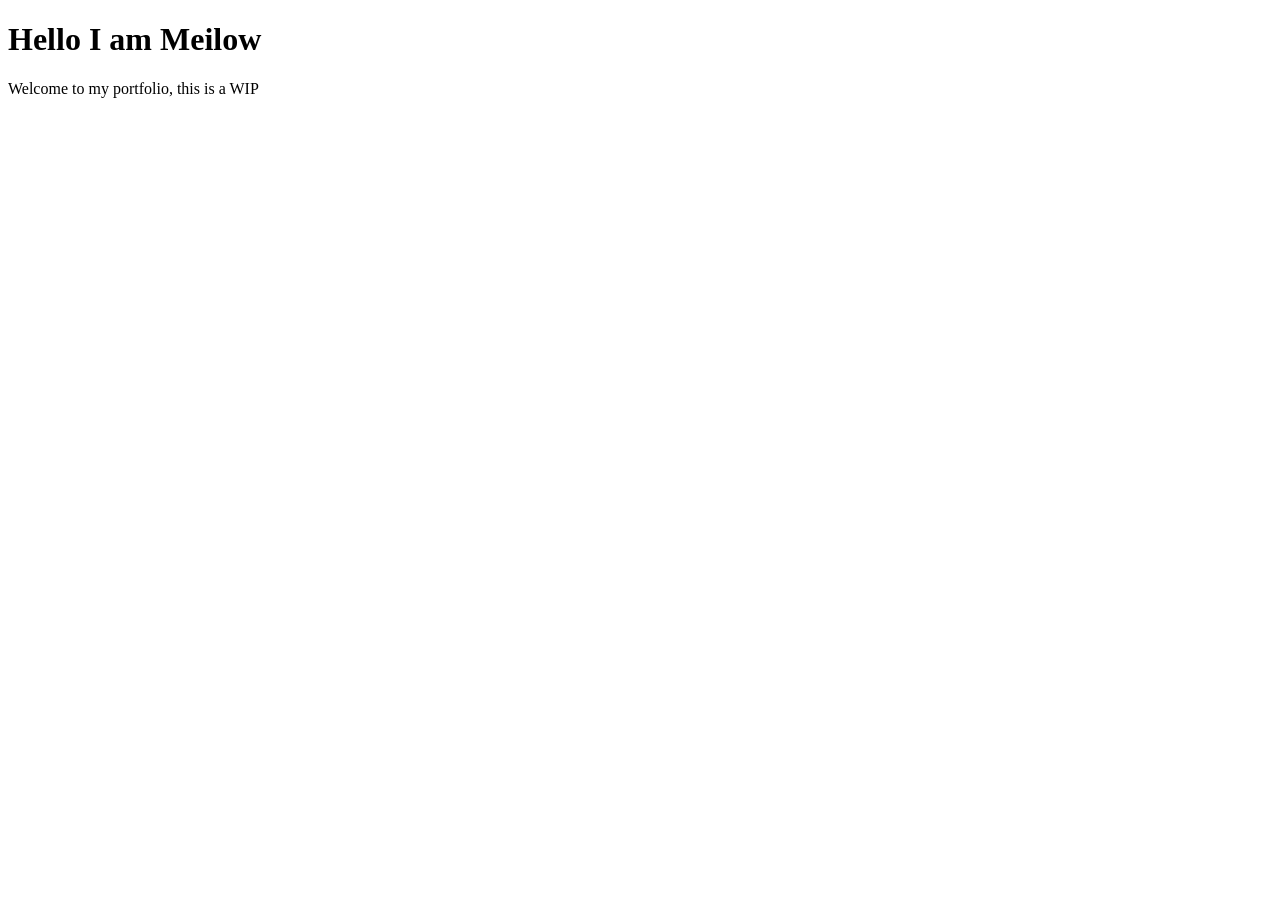
==== index.html @ d1adcdb5 "First commit" ====
<!DOCTYPE html>
<html lang="de">
<head>
    <meta charset="UTF-8">
    <meta name="viewport" content="width=device-width, initial-scale=1.0">
    <title>Mein Portfolio</title>
    <link rel="stylesheet" href="style.css">
</head>
<body>
    <h1>Hello I am Meilow</h1>
    <p>Welcome to my portfolio, this is a WIP</p>
</body>
</html>
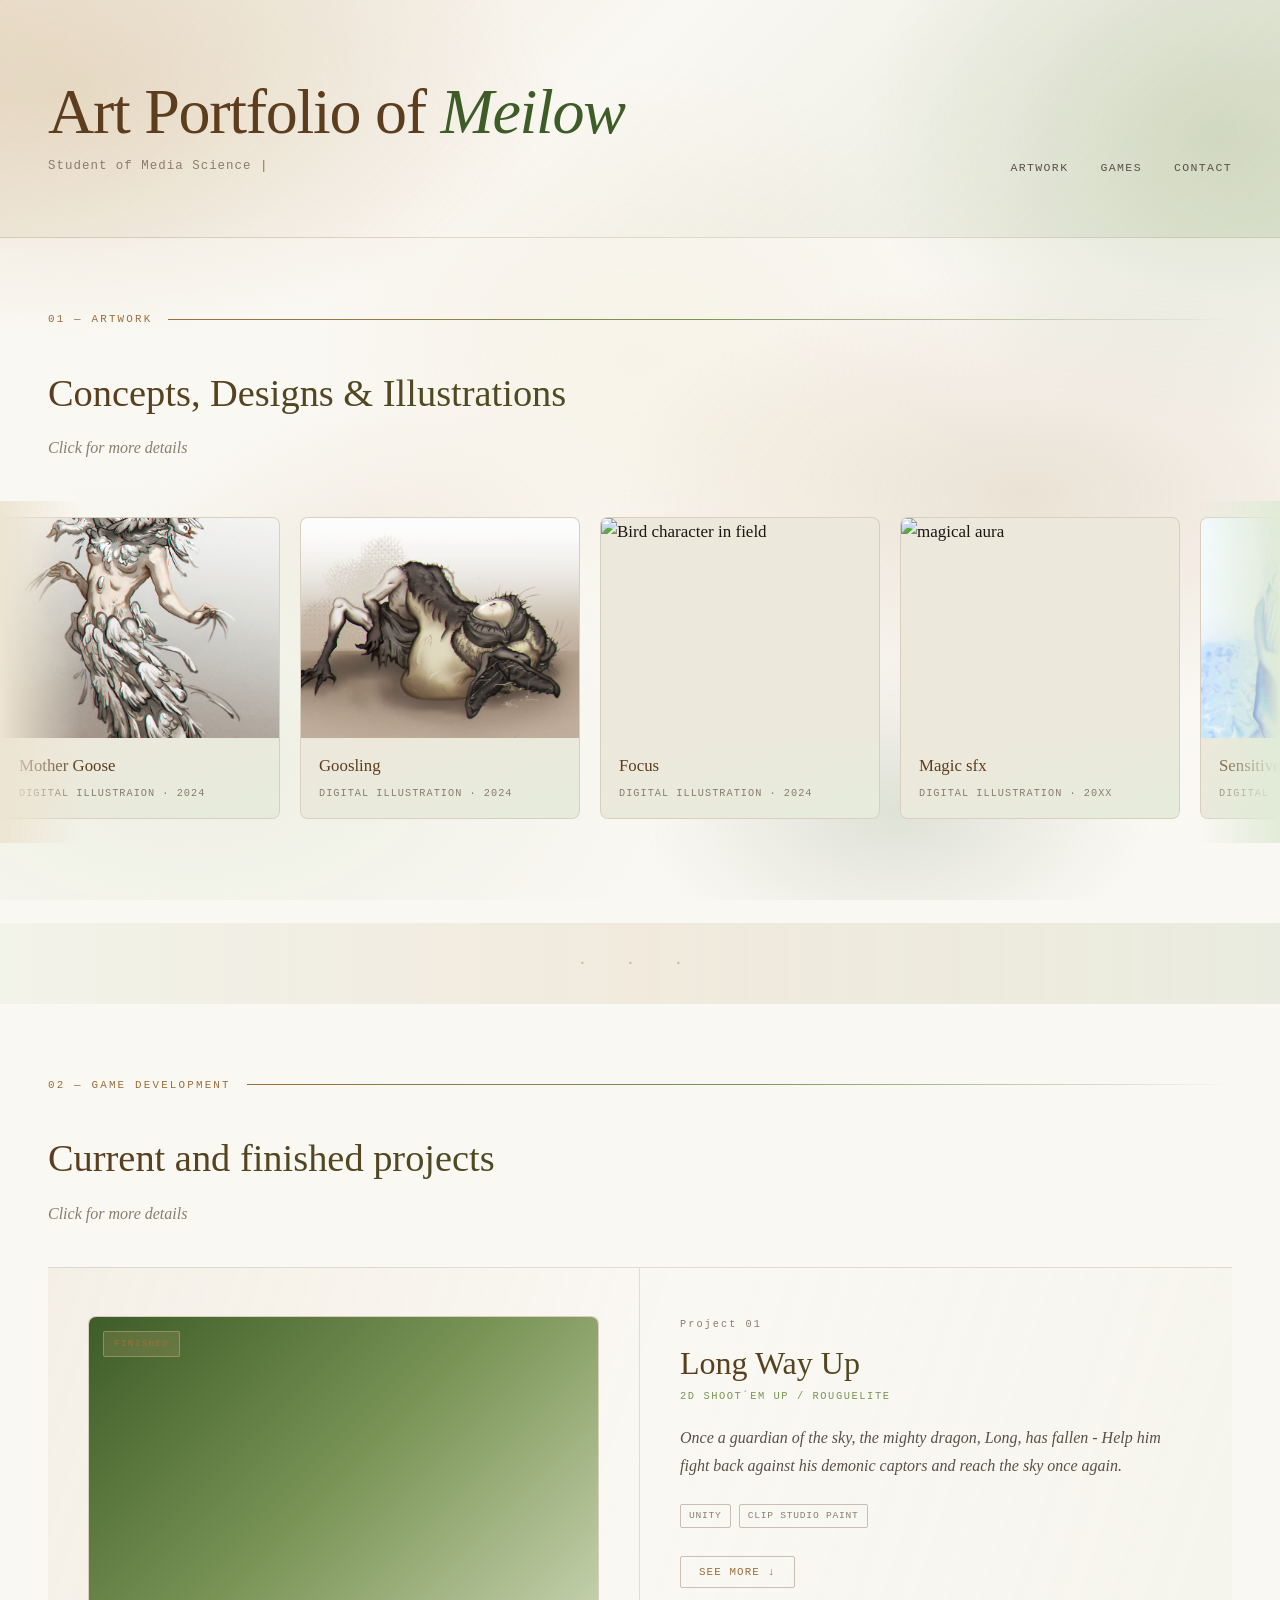
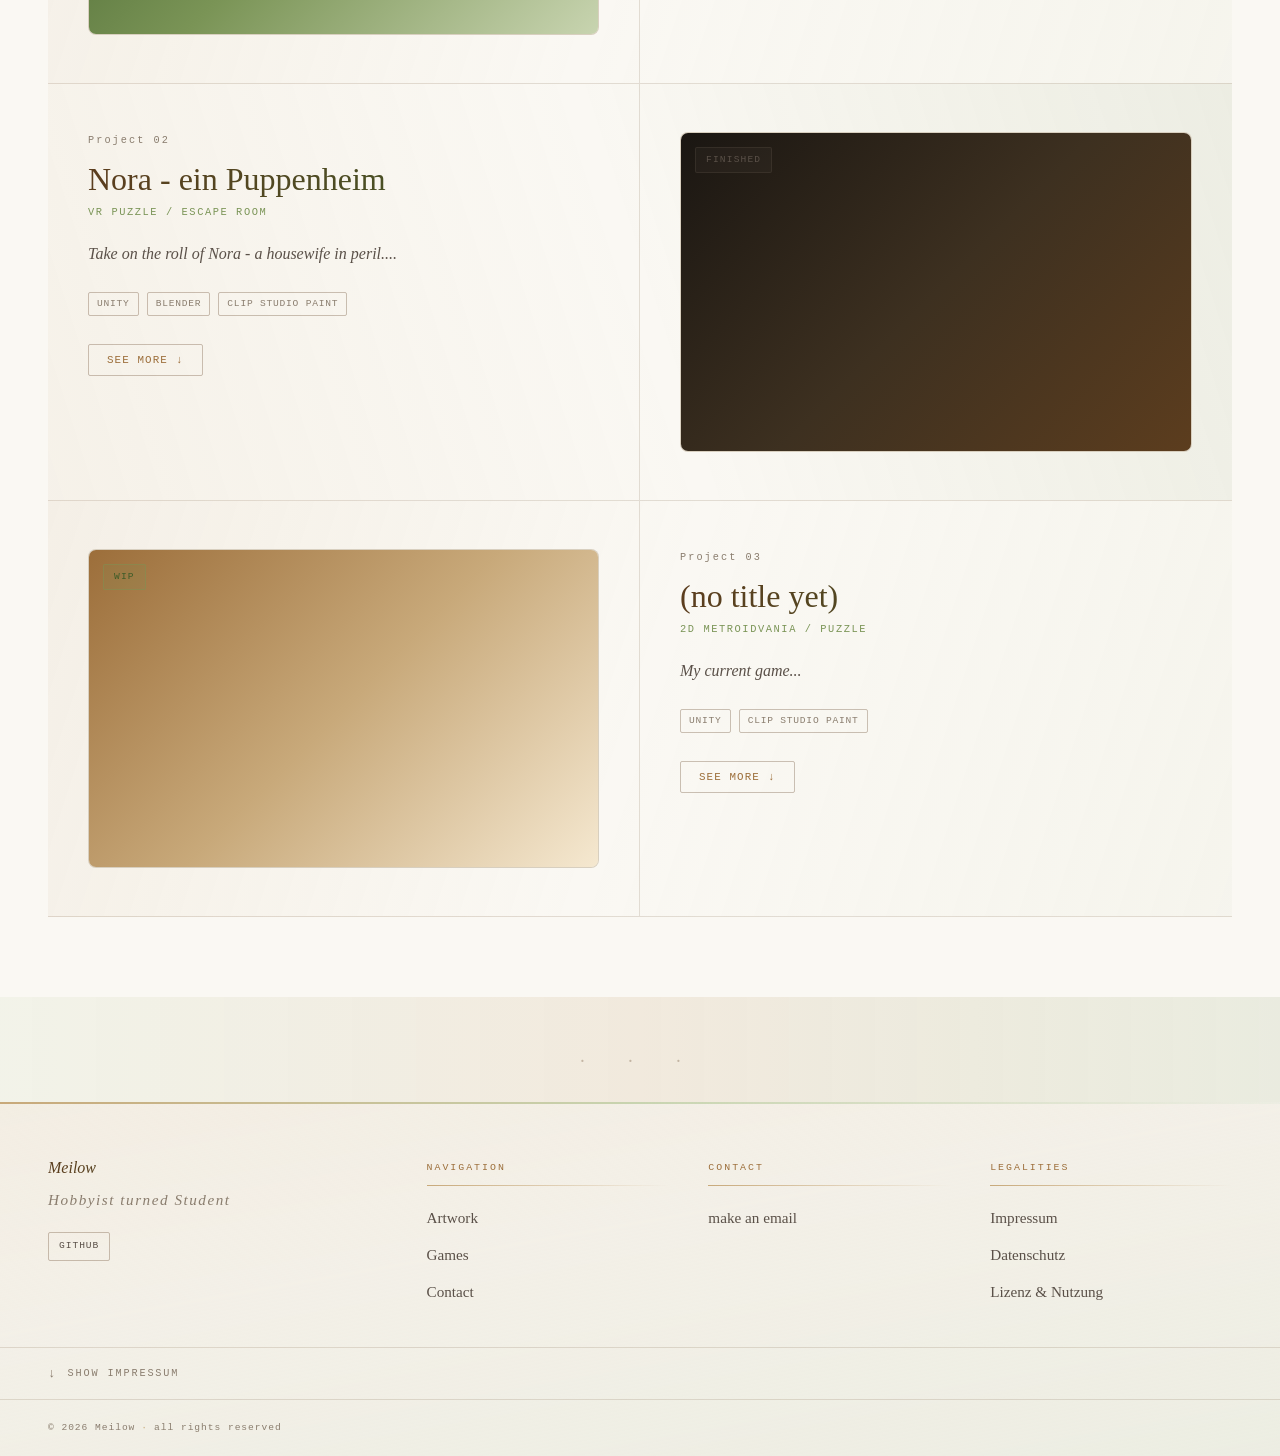
==== commit 169db9f1: "new layout" ====
--- a/index.html
+++ b/index.html
@@ -3,11 +3,626 @@
 <head>
     <meta charset="UTF-8">
     <meta name="viewport" content="width=device-width, initial-scale=1.0">
-    <title>Mein Portfolio</title>
+    <title>Portfolio</title>
     <link rel="stylesheet" href="style.css">
 </head>
-<body>
-    <h1>Hello I am Meilow</h1>
-    <p>Welcome to my portfolio, this is a WIP</p>
+<header>
+  <div class="header-inner">
+    <div class="logo-block">
+      <h1>Art Portfolio of <em> Meilow</em></h1>
+      <div class="typewriter-tagline" id="tagline"></div>
+    </div>
+    <nav>
+      <a href="#gallery">Artwork</a>
+      <a href="#games">Games</a>
+      <a href="#contact">Contact</a>
+    </nav>
+  </div>
+</header>
+
+<main>
+
+<!-- ══════════════════════════════════════
+     ART GALLERY
+═══════════════════════════════════════ -->
+<section id="gallery">
+  <div class="section-wrap">
+    <div class="section-label reveal"><span>01 — Artwork</span></div>
+    <h2 class="section-title reveal">Concepts, Designs & Illustrations</h2>
+    <p class="section-subtitle reveal">Click for more details</p>
+  </div>
+
+  <div class="gallery-scroll-wrapper reveal">
+    <div class="gallery-track" id="galleryTrack">
+
+      <!-- CARD 1 -->
+      <article class="art-card" data-id="1"
+        data-title="Mother Goose"
+        data-medium="Digital Illustration"
+        data-year="2024"
+        data-tags="character, concept"
+        data-description="Mock-up design for a Dark Souls inspired boss">
+        <div class="art-card-img-wrap">
+           <img src="images/MotherGoose.jpg" alt="Woman with deformed goose body parts">
+        </div>
+        <div class="art-card-meta">
+          <div class="art-card-title">Mother Goose</div>
+          <div class="art-card-medium">Digital illustraion · 2024</div>
+        </div>
+        <div class="art-card-zoom-hint">⊕</div>
+      </article>
+
+      <!-- CARD 2 -->
+      <article class="art-card" data-id="2"
+        data-title="Goosling"
+        data-medium="Digital illustration"
+        data-year="2024"
+        data-tags="character art, concept"
+        data-description="Mock-up mob enemy design">
+        <div class="art-card-img-wrap">
+          <img src="images/goosling.png" alt="Deformed goose-human hybrid">
+        </div>
+        <div class="art-card-meta">
+          <div class="art-card-title">Goosling</div>
+          <div class="art-card-medium">Digital illustration · 2024</div>
+        </div>
+        <div class="art-card-zoom-hint">⊕</div>
+      </article>
+
+      <!-- CARD 3 -->
+      <article class="art-card" data-id="3"
+        data-title="Focus"
+        data-medium="Digital illustration"
+        data-year="2024"
+        data-tags="digital art, character art, concept"
+        data-description="Illustration based on a Twin Apex song. Memories are beautiful, but sometimes they only are if you forget the bad details.">
+        <div class="art-card-img-wrap">
+          <img src="images/Focus.png" alt="Bird character in field">
+        </div>
+        <div class="art-card-meta">
+          <div class="art-card-title">Focus</div>
+          <div class="art-card-medium">Digital illustration · 2024</div>
+        </div>
+        <div class="art-card-zoom-hint">⊕</div>
+      </article>
+
+      <!-- CARD 4 -->
+      <article class="art-card" data-id="4"
+        data-title="Magic sfx"
+        data-medium="Digital illustration"
+        data-year="2025"
+        data-tags="digital art,concept"
+        data-description="Concept for magic sfx design">
+        <div class="art-card-img-wrap">
+           <img src="images/magic.png" alt="magical aura">
+        </div>
+        <div class="art-card-meta">
+          <div class="art-card-title">Magic sfx</div>
+          <div class="art-card-medium">digital illustration · 20xx</div>
+        </div>
+        <div class="art-card-zoom-hint">⊕</div>
+      </article>
+
+      <!-- CARD 5 -->
+      <article class="art-card" data-id="5"
+        data-title="Sensitive Skin"
+        data-medium="Digital illustration"
+        data-year="2025"
+        data-tags="digital art, character art"
+        data-description="Personal Piece">
+        <div class="art-card-img-wrap">
+           <img src="images/SensitiveSkin.png" alt="transparent girl sitting in water, bones showing">
+        </div>
+        <div class="art-card-meta">
+          <div class="art-card-title">Sensitive Skin</div>
+          <div class="art-card-medium">Digital illustration · 2025</div>
+        </div>
+        <div class="art-card-zoom-hint">⊕</div>
+      </article>
+
+      <!-- CARD 6 -->
+      <article class="art-card" data-id="6"
+        data-title="wip"
+        data-medium="Digital illustration"
+        data-year="20xx"
+        data-tags="digital art, character art, concept"
+        data-description="wip">
+        <div class="art-card-img-wrap">
+          <div class="art-placeholder"></div>
+        </div>
+        <div class="art-card-meta">
+          <div class="art-card-title">wip</div>
+          <div class="art-card-medium">digital illustration · 20xx</div>
+        </div>
+        <div class="art-card-zoom-hint">⊕</div>
+      </article>
+
+      <!-- CARD 7 -->
+      <article class="art-card" data-id="7"
+        data-title="wip"
+        data-medium="Digital illustration"
+        data-year="20xx"
+        data-tags="digital art, character art, concept"
+        data-description="wip">
+        <div class="art-card-img-wrap">
+          <div class="art-placeholder"></div>
+        </div>
+        <div class="art-card-meta">
+          <div class="art-card-title">wip</div>
+          <div class="art-card-medium">digital illustration · 20xx</div>
+        </div>
+        <div class="art-card-zoom-hint">⊕</div>
+      </article>
+
+    </div>
+  </div>
+</section>
+
+<div class="ornament-divider reveal" aria-hidden="true">· · ·</div>
+
+<!-- ══════════════════════════════════════
+     GAMES SECTION
+═══════════════════════════════════════ -->
+<section id="games">
+  <div class="section-wrap">
+    <div class="section-label reveal"><span>02 — Game Development</span></div>
+    <h2 class="section-title reveal">Current and finished projects</h2>
+    <p class="section-subtitle reveal">Click for more details</p>
+  </div>
+
+  <div class="section-wrap">
+    <div class="games-list">
+
+      <!-- ── GAME 1 (thumbnail links) ── -->
+      <div class="game-row left-img reveal" data-game="0">
+        <div class="game-thumb-side">
+          <div class="game-thumb-wrap" role="button" aria-expanded="false">
+            <div class="game-thumb-placeholder" style="background:linear-gradient(135deg,#3d5c28,#7a9456,#c8d4b0)"></div>
+            <div class="game-thumb-overlay">
+              <span class="game-thumb-cta">more details</span>
+            </div>
+            <span class="game-status-badge badge-wip">Finished</span>
+          </div>
+        </div>
+        <div class="game-info-side">
+          <div class="game-number">Project 01</div>
+          <h3 class="game-title">Long Way Up</h3>
+          <div class="game-genre">2D Shoot´em up / Rouguelite</div>
+          <p class="game-desc">Once a guardian of the sky, the mighty dragon, Long, has fallen - Help him fight back against his demonic captors and reach the sky once again.</p>
+          <div class="game-tech-list">
+            <span class="tech-tag">Unity</span>
+            <span class="tech-tag">Clip Studio Paint</span>
+          </div>
+          <button class="game-expand-btn" aria-expanded="false">
+            See more <em class="arrow">↓</em>
+          </button>
+        </div>
+        <div class="game-expand-panel" aria-hidden="true">
+          <div class="game-expand-inner">
+            <div>
+              <div class="expand-heading">Gameplay</div>
+              <div class="media-grid">
+                <div class="media-item">
+                  <div class="media-placeholder"><span class="icon"></span><span>placeholder.gif</span></div>
+                </div>
+                <div class="media-item">
+                  <div class="media-placeholder"><span class="icon"></span><span>placeholder.gif</span></div>
+                </div>
+                <div class="media-item">
+                  <div class="media-placeholder"><span class="icon"></span><span>concept art</span></div>
+                </div>
+              </div>
+            </div>
+            <div>
+              <div class="expand-heading">About</div>
+              <p class="expand-description">This game was made by a 4 person team for a university assignment...I made the art, game concept and all animations - including the ui</p>
+            </div>
+            <div>
+              <div class="expand-heading">Features</div>
+              <ul class="expand-feature-list">
+                <li>Hand drawn assets</li>
+                <li>4 Playable Levels including Boss fight</li>
+                <li>Permanent aquirable updates</li>
+                <li>Multiple Attack modes</li>
+                <li>Final 2D animated cutscene</li>
+              </ul>
+            </div>
+          </div>
+        </div>
+      </div>
+
+      <!-- ── GAME 2 (thumbnail rechts) ── -->
+      <div class="game-row right-img reveal" data-game="1">
+        <div class="game-info-side">
+          <div class="game-number">Project 02</div>
+          <h3 class="game-title">Nora - ein Puppenheim</h3>
+          <div class="game-genre">VR Puzzle / Escape room</div>
+          <p class="game-desc">Take on the roll of Nora - a housewife in peril....</p>
+          <div class="game-tech-list">
+            <span class="tech-tag">Unity</span>
+            <span class="tech-tag">Blender</span>
+            <span class="tech-tag">Clip Studio Paint</span>
+          </div>
+          <button class="game-expand-btn" aria-expanded="false">
+            See more <em class="arrow">↓</em>
+          </button>
+        </div>
+        <div class="game-thumb-side">
+          <div class="game-thumb-wrap" role="button" aria-expanded="false">
+            <div class="game-thumb-placeholder" style="background:linear-gradient(135deg,#1a1612,#3d3020,#5c3d1e)"></div>
+            <div class="game-thumb-overlay">
+              <span class="game-thumb-cta">More Details</span>
+            </div>
+            <span class="game-status-badge badge-prototype">finished</span>
+          </div>
+        </div>
+        <div class="game-expand-panel" aria-hidden="true">
+          <div class="game-expand-inner">
+            <div>
+              <div class="expand-heading">Gameplay</div>
+              <div class="media-grid">
+                <div class="media-item">
+                  <div class="media-placeholder"><span class="icon"></span><span>placeholder.gif</span></div>
+                </div>
+                <div class="media-item">
+                  <div class="media-placeholder"><span class="icon"></span><span>placeholder.gif</span></div>
+                </div>
+                <div class="media-item">
+                  <div class="media-placeholder"><span class="icon"></span><span>cocept art</span></div>
+                </div>
+              </div>
+            </div>
+            <div>
+              <div class="expand-heading">About</div>
+              <p class="expand-description">...</p>
+            </div>
+            <div>
+              <div class="expand-heading">Features</div>
+              <ul class="expand-feature-list">
+                <li>VR application</li>
+                <li>Unique character models</li>
+              </ul>
+            </div>
+          </div>
+        </div>
+      </div>
+
+      <!-- ── GAME 3 (thumbnail links) ── -->
+      <div class="game-row left-img reveal" data-game="2">
+        <div class="game-thumb-side">
+          <div class="game-thumb-wrap" role="button" aria-expanded="false">
+            <div class="game-thumb-placeholder" style="background:linear-gradient(135deg,#9c6e3a,#c8a97a,#f5e8d0)"></div>
+            <div class="game-thumb-overlay">
+              <span class="game-thumb-cta">More Details</span>
+            </div>
+            <span class="game-status-badge badge-released">WIP</span>
+          </div>
+        </div>
+        <div class="game-info-side">
+          <div class="game-number">Project 03</div>
+          <h3 class="game-title">(no title yet)</h3>
+          <div class="game-genre">2D Metroidvania / Puzzle</div>
+          <p class="game-desc">My current game...</p>
+          <div class="game-tech-list">
+            <span class="tech-tag">Unity</span>
+            <span class="tech-tag">Clip Studio Paint</span>
+          </div>
+          <button class="game-expand-btn" aria-expanded="false">
+            See more <em class="arrow">↓</em>
+          </button>
+        </div>
+        <div class="game-expand-panel" aria-hidden="true">
+          <div class="game-expand-inner">
+            <div>
+              <div class="expand-heading">Gameplay</div>
+              <div class="media-grid">
+                <div class="media-item">
+                  <div class="media-placeholder"><span class="icon"></span><span>placeholder.gif</span></div>
+                </div>
+                <div class="media-item">
+                  <div class="media-placeholder"><span class="icon"></span><span>placeholder.gif</span></div>
+                </div>
+                <div class="media-item">
+                  <div class="media-placeholder"><span class="icon"></span><span>Concept Art</span></div>
+                </div>
+              </div>
+            </div>
+            <div>
+              <div class="expand-heading">About</div>
+              <p class="expand-description">Play as Inkwell, a language scholar who looks over language as we know. One day, many words seem to loose their meanings, leading to...</p>
+            </div>
+            <div>
+              <div class="expand-heading">Features</div>
+              <ul class="expand-feature-list">
+                <li>Hand drawn assets</li>
+                <li>Room System</li>
+              </ul>
+            </div>
+          </div>
+        </div>
+      </div>
+
+    </div>
+  </div>
+</section>
+
+<!-- ══════════════════════════════════════
+     FOOTER
+═══════════════════════════════════════ -->
+<div class="ornament-divider" aria-hidden="true" style="padding-top:48px">· · ·</div>
+<footer id="contact">
+
+  <!-- ── Top: Brand + Navigation Columns ── -->
+  <div class="footer-top">
+
+    <div class="footer-brand-col">
+      <div class="footer-brand">Meilow</div>
+      <p class="footer-tagline">Hobbyist turned Student</p>
+      <div class="footer-social">
+        <a href="#">GitHub</a>
+      </div>
+    </div>
+
+    <div class="footer-col">
+      <div class="footer-col-title">Navigation</div>
+      <ul>
+        <li><a href="#gallery">Artwork</a></li>
+        <li><a href="#games">Games</a></li>
+        <li><a href="#contact">Contact</a></li>
+      </ul>
+    </div>
+
+    <div class="footer-col">
+      <div class="footer-col-title">Contact</div>
+      <address>
+        make an email<br>
+        <!-- <a href="mailto:name@example.com">Schreib mir</a> -->
+      </address>
+    </div>
+
+    <div class="footer-col">
+      <div class="footer-col-title">Legalities</div>
+      <ul>
+        <li><a href="#" id="openImpressum">Impressum</a></li>
+        <li><a href="#">Datenschutz</a></li>
+        <li><a href="#">Lizenz &amp; Nutzung</a></li>
+      </ul>
+    </div>
+
+  </div>
+
+  <!-- ── Impressum Klapppanel ── -->
+  <div class="impressum-toggle-wrap">
+    <button class="impressum-toggle-btn" id="impressumBtn" aria-expanded="false">
+      <em class="imp-arrow">↓</em> show Impressum 
+    </button>
+    <div class="impressum-panel" id="impressumPanel" aria-hidden="true">
+      <div class="impressum-inner">
+
+        <div>
+          <div class="imp-section-title">Angaben gemäß § 5 TMG</div>
+          <p class="imp-text">
+            Vorname Nachname<br>
+            Straße<br>
+            PLZ<br>
+            Deutschland
+          </p>
+        </div>
+
+        <div>
+          <div class="imp-section-title">Kontakt</div>
+          <p class="imp-text">
+            Telefon: --<br>
+            E-Mail: <a href="mailto:name@example.com">mail</a><br><br>
+          </p>
+        </div>
+
+        <div>
+          <div class="imp-section-title">(muss nochmal geprüft werden, placeholder) Verantwortlich für den Inhalt</div>
+          <p class="imp-text">
+            Vorname Nachname<br>
+            (Anschrift wie oben)<br><br>
+            Alle Inhalte, Texte, Illustrationen und Spielentwicklungen auf dieser Seite sind urheberrechtlich geschützt und dürfen ohne ausdrückliche Genehmigung nicht vervielfältigt oder verwendet werden.
+          </p>
+        </div>
+
+        <div class="imp-disclaimer">
+          <strong>Haftungsausschluss:</strong> Die Inhalte dieser Seite wurden mit größter Sorgfalt erstellt. Für die Richtigkeit, Vollständigkeit und Aktualität der Inhalte kann jedoch keine Gewähr übernommen werden. Als Dienstanbieter sind wir gemäß § 7 Abs.1 TMG für eigene Inhalte auf diesen Seiten nach den allgemeinen Gesetzen verantwortlich. Nach §§ 8 bis 10 TMG sind wir als Dienstanbieter jedoch nicht verpflichtet, übermittelte oder gespeicherte fremde Informationen zu überwachen oder nach Umständen zu forschen, die auf eine rechtswidrige Tätigkeit hinweisen. Verpflichtungen zur Entfernung oder Sperrung der Nutzung von Informationen nach den allgemeinen Gesetzen bleiben hiervon unberührt. Eine diesbezügliche Haftung ist jedoch erst ab dem Zeitpunkt der Kenntnis einer konkreten Rechtsverletzung möglich. Bei Bekanntwerden von entsprechenden Rechtsverletzungen werden wir diese Inhalte umgehend entfernen.<br><br>
+          <strong>Urheberrecht:</strong> Die durch die Seitenbetreiber erstellten Inhalte und Werke auf diesen Seiten unterliegen dem deutschen Urheberrecht. Die Vervielfältigung, Bearbeitung, Verbreitung und jede Art der Verwertung außerhalb der Grenzen des Urheberrechtes bedürfen der schriftlichen Zustimmung des jeweiligen Autors bzw. Erstellers.
+        </div>
+
+      </div>
+    </div>
+  </div>
+
+  <!-- ── Bottom Bar ── -->
+  <div class="footer-bottom">
+    <p>© 2026 Meilow<span class="dot">·</span>all rights reserved</p>
+  </div>
+
+</footer>
+
+</main>
+
+<!-- ══════════════════════════════════════
+     ART ZOOM OVERLAY
+═══════════════════════════════════════ -->
+<div class="art-overlay" id="artOverlay" role="dialog" aria-modal="true" aria-label="Kunstwerk-Detail">
+  <div class="art-overlay-bg" id="overlayBg"></div>
+  <div class="art-overlay-content" id="overlayContent">
+    <button class="overlay-close" id="overlayClose" aria-label="Schließen">×</button>
+    <div class="art-overlay-img-wrap" id="overlayImgWrap"></div>
+    <div class="art-overlay-info" id="overlayInfo"></div>
+  </div>
+</div>
+
+<!-- ══════════════════════════════════════
+     SCRIPTS
+═══════════════════════════════════════ -->
+<script>
+/* ─── IMPRESSUM TOGGLE ─── */
+(function() {
+  const btn      = document.getElementById('impressumBtn');
+  const panel    = document.getElementById('impressumPanel');
+  const openLink = document.getElementById('openImpressum');
+
+  function toggle() {
+    const isOpen = panel.classList.contains('open');
+    panel.classList.toggle('open');
+    panel.setAttribute('aria-hidden', isOpen ? 'true' : 'false');
+    btn.setAttribute('aria-expanded', isOpen ? 'false' : 'true');
+    btn.classList.toggle('open');
+    btn.querySelector('.imp-arrow').textContent = isOpen ? '↓' : '↑';
+    if (!isOpen) setTimeout(() => panel.scrollIntoView({ behavior: 'smooth', block: 'nearest' }), 80);
+  }
+
+  if (btn)      btn.addEventListener('click', toggle);
+  if (openLink) openLink.addEventListener('click', e => { e.preventDefault(); toggle(); });
+})();
+
+/* ─── TYPEWRITER ─── */
+(function() {
+  const lines = [
+    'Student of Media Science and Media IT',
+    'Digital art · Concept Art · Games',
+  ];
+  let li = 0, ci = 0, deleting = false;
+  const el = document.getElementById('tagline');
+
+  function tick() {
+    const line = lines[li];
+    if (!deleting) {
+      el.textContent = line.slice(0, ++ci);
+      if (ci === line.length) {
+        deleting = true;
+        setTimeout(tick, 2400); return;
+      }
+    } else {
+      el.textContent = line.slice(0, --ci);
+      if (ci === 0) {
+        deleting = false;
+        li = (li + 1) % lines.length;
+      }
+    }
+    setTimeout(tick, deleting ? 36 : 54);
+  }
+  setTimeout(tick, 800);
+})();
+
+/* ─── SCROLL REVEAL ─── */
+(function() {
+  const obs = new IntersectionObserver((entries) => {
+    entries.forEach(e => {
+      if (e.isIntersecting) {
+        e.target.classList.add('visible');
+        obs.unobserve(e.target);
+      }
+    });
+  }, { threshold: 0.1, rootMargin: '0px 0px -40px 0px' });
+
+  document.querySelectorAll('.reveal').forEach((el, i) => {
+    el.style.transitionDelay = (i * 0.04) + 's';
+    obs.observe(el);
+  });
+})();
+
+/* ─── GALLERY DRAG SCROLL ─── */
+(function() {
+  const track = document.getElementById('galleryTrack');
+  let isDown = false, startX, scrollLeft;
+
+  track.addEventListener('mousedown', e => {
+    isDown = true; track.style.cursor = 'grabbing';
+    startX = e.pageX - track.offsetLeft;
+    scrollLeft = track.scrollLeft;
+  });
+  document.addEventListener('mouseup', () => { isDown = false; track.style.cursor = 'grab'; });
+  track.addEventListener('mousemove', e => {
+    if (!isDown) return;
+    e.preventDefault();
+    const x = e.pageX - track.offsetLeft;
+    track.scrollLeft = scrollLeft - (x - startX) * 1.4;
+  });
+  track.addEventListener('mouseleave', () => isDown = false);
+})();
+
+/* ─── ART OVERLAY ─── */
+(function() {
+  const overlay  = document.getElementById('artOverlay');
+  const bg       = document.getElementById('overlayBg');
+  const closeBtn = document.getElementById('overlayClose');
+  const imgWrap  = document.getElementById('overlayImgWrap');
+  const infoEl   = document.getElementById('overlayInfo');
+
+  function openOverlay(card) {
+    const d = card.dataset;
+    const originalImg = card.querySelector('.art-card-img-wrap img');
+    imgWrap.innerHTML = `<img src="${originalImg.src}" alt="${originalImg.alt}" style="max-width:100%; height:auto; display:block;">`;
+    infoEl.innerHTML = `
+      <div class="art-overlay-category">${d.medium}</div>
+      <h3 class="art-overlay-title">${d.title}</h3>
+      <p class="art-overlay-desc">${d.description}</p>
+      <div class="art-overlay-tags">${d.tags.split(',').map(t=>`<span class="art-tag">${t.trim()}</span>`).join('')}</div>
+      <div class="art-overlay-year">${d.year}</div>
+    `;
+    overlay.classList.add('active');
+    document.body.style.overflow = 'hidden';
+    closeBtn.focus();
+  }
+
+  function closeOverlay() {
+    overlay.classList.remove('active');
+    document.body.style.overflow = '';
+  }
+
+  document.querySelectorAll('.art-card').forEach(card => {
+    card.addEventListener('click', () => openOverlay(card));
+    card.addEventListener('keydown', e => { if (e.key === 'Enter' || e.key === ' ') { e.preventDefault(); openOverlay(card); }});
+    card.setAttribute('tabindex', '0');
+    card.setAttribute('role', 'button');
+  });
+
+  bg.addEventListener('click', closeOverlay);
+  closeBtn.addEventListener('click', closeOverlay);
+  document.addEventListener('keydown', e => { if (e.key === 'Escape') closeOverlay(); });
+})();
+
+/* ─── GAME EXPAND ─── */
+(function() {
+  document.querySelectorAll('.game-row').forEach(row => {
+    const btn       = row.querySelector('.game-expand-btn');
+    const panel     = row.querySelector('.game-expand-panel');
+    const thumbWrap = row.querySelector('.game-thumb-wrap');
+
+    function toggle() {
+      const isOpen = panel.classList.contains('open');
+      if (isOpen) {
+        panel.classList.remove('open');
+        panel.setAttribute('aria-hidden', 'true');
+        btn.setAttribute('aria-expanded', 'false');
+        if (thumbWrap) thumbWrap.setAttribute('aria-expanded', 'false');
+        row.classList.remove('expanded');
+      } else {
+        panel.classList.add('open');
+        panel.setAttribute('aria-hidden', 'false');
+        btn.setAttribute('aria-expanded', 'true');
+        if (thumbWrap) thumbWrap.setAttribute('aria-expanded', 'true');
+        row.classList.add('expanded');
+        // Smooth scroll to expanded section after animation
+        setTimeout(() => {
+          panel.scrollIntoView({ behavior: 'smooth', block: 'nearest' });
+        }, 100);
+      }
+    }
+
+    if (btn) btn.addEventListener('click', toggle);
+    if (thumbWrap) {
+      thumbWrap.addEventListener('click', toggle);
+      thumbWrap.setAttribute('tabindex', '0');
+      thumbWrap.addEventListener('keydown', e => { if (e.key === 'Enter' || e.key === ' ') { e.preventDefault(); toggle(); }});
+    }
+  });
+})();
+</script>
 </body>
-</html>+</html>
--- a/style.css
+++ b/style.css
@@ -0,0 +1,1142 @@
+  /* ─── TOKENS ─── */
+  :root {
+    --cream:        #faf8f3;
+    --off-white:    #f5f2ea;
+    --paper:        #ede8dc;
+    --brown-light:  #c8a97a;
+    --brown-mid:    #9c6e3a;
+    --brown-dark:   #5c3d1e;
+    --green-light:  #c8d4b0;
+    --green-mid:    #7a9456;
+    --green-dark:   #3d5c28;
+    --ink:          #1a1612;
+    --ink-muted:    #5a5048;
+    --ink-faint:    #8a7d6e;
+    --line:         rgba(92,61,30,0.15);
+    --line-strong:  rgba(92,61,30,0.3);
+    --shadow-soft:  0 4px 32px rgba(30,20,10,0.08);
+    --shadow-hover: 0 12px 48px rgba(30,20,10,0.18);
+    --radius:       4px;
+    --radius-lg:    8px;
+    --transition:   0.4s cubic-bezier(0.25,0.46,0.45,0.94);
+  }
+
+  /* ─── RESET ─── */
+  *, *::before, *::after { box-sizing: border-box; margin: 0; padding: 0; }
+  html { scroll-behavior: smooth; }
+  body {
+    background: var(--cream);
+    color: var(--ink);
+    font-family: 'Cormorant Garamond', serif;
+    font-size: 17px;
+    line-height: 1.7;
+    overflow-x: hidden;
+  }
+
+  /* ─── BACKGROUND GRADIENT MESH ─── */
+  body::before {
+    content: '';
+    position: fixed;
+    inset: 0;
+    background:
+      radial-gradient(ellipse 70% 50% at 5%  10%,  rgba(200,169,122,0.28) 0%, transparent 55%),
+      radial-gradient(ellipse 55% 65% at 95% 15%,  rgba(122,148,86, 0.22) 0%, transparent 50%),
+      radial-gradient(ellipse 60% 45% at 80% 55%,  rgba(156,110,58, 0.16) 0%, transparent 55%),
+      radial-gradient(ellipse 70% 60% at 15% 85%,  rgba(200,212,176,0.24) 0%, transparent 55%),
+      radial-gradient(ellipse 45% 55% at 50% 40%,  rgba(237,220,180,0.18) 0%, transparent 60%),
+      radial-gradient(ellipse 40% 35% at 70% 90%,  rgba(61,92,40,  0.14) 0%, transparent 50%),
+      radial-gradient(ellipse 35% 30% at 30% 60%,  rgba(200,169,122,0.12) 0%, transparent 50%);
+    pointer-events: none;
+    z-index: 0;
+  }
+
+  /* ─── LAYOUT ─── */
+  main { position: relative; z-index: 2; }
+
+  .section-wrap {
+    max-width: 1400px;
+    margin: 0 auto;
+    padding: 0 48px;
+  }
+
+  /* ─── HEADER / HERO ─── */
+  header {
+    position: relative;
+    padding: 80px 0 60px;
+    border-bottom: 1px solid var(--line);
+    background: linear-gradient(135deg,
+      rgba(200,169,122,0.22) 0%,
+      rgba(250,248,243,0.0)  45%,
+      rgba(122,148,86, 0.15) 100%);
+  }
+
+  .header-inner {
+    max-width: 1400px;
+    margin: 0 auto;
+    padding: 0 48px;
+    display: flex;
+    align-items: flex-end;
+    justify-content: space-between;
+  }
+
+  .logo-block h1 {
+    font-family: 'Playfair Display', serif;
+    font-size: clamp(2.4rem, 5vw, 4.2rem);
+    font-weight: 400;
+    letter-spacing: -0.02em;
+    line-height: 1;
+    color: var(--brown-dark);
+  }
+
+  .logo-block h1 em {
+    font-style: italic;
+    color: var(--green-dark);
+  }
+
+  .typewriter-tagline {
+    font-family: 'Source Code Pro', monospace;
+    font-size: 0.78rem;
+    font-weight: 300;
+    color: var(--ink-faint);
+    letter-spacing: 0.08em;
+    margin-top: 12px;
+    min-height: 1.4em;
+  }
+
+  .typewriter-tagline::after {
+    content: '|';
+    animation: blink 1.1s step-end infinite;
+    color: var(--brown-mid);
+  }
+
+  @keyframes blink { 0%,100%{opacity:1} 50%{opacity:0} }
+
+  nav {
+    display: flex;
+    gap: 32px;
+    align-items: center;
+  }
+
+  nav a {
+    font-family: 'Source Code Pro', monospace;
+    font-size: 0.72rem;
+    font-weight: 400;
+    letter-spacing: 0.12em;
+    text-transform: uppercase;
+    color: var(--ink-muted);
+    text-decoration: none;
+    transition: color 0.25s;
+    position: relative;
+  }
+
+  nav a::after {
+    content: '';
+    position: absolute;
+    bottom: -3px;
+    left: 0; right: 0;
+    height: 1px;
+    background: var(--brown-mid);
+    transform: scaleX(0);
+    transform-origin: left;
+    transition: transform 0.3s var(--transition);
+  }
+
+  nav a:hover { color: var(--brown-dark); }
+  nav a:hover::after { transform: scaleX(1); }
+
+  /* ─── SECTION TITLES ─── */
+  .section-label {
+    display: flex;
+    align-items: center;
+    gap: 16px;
+    margin-bottom: 32px;
+    padding-top: 72px;
+  }
+
+  .section-label span {
+    font-family: 'Source Code Pro', monospace;
+    font-size: 0.68rem;
+    letter-spacing: 0.2em;
+    text-transform: uppercase;
+    color: var(--brown-mid);
+  }
+
+  .section-label::after {
+    content: '';
+    flex: 1;
+    height: 1px;
+    background: linear-gradient(to right, var(--brown-mid), var(--green-mid), transparent);
+  }
+
+  .section-title {
+    font-family: 'Playfair Display', serif;
+    font-size: clamp(1.8rem, 3vw, 2.6rem);
+    font-weight: 400;
+    background: linear-gradient(100deg, var(--brown-dark) 0%, var(--green-dark) 80%);
+    -webkit-background-clip: text;
+    -webkit-text-fill-color: transparent;
+    background-clip: text;
+    margin-bottom: 8px;
+  }
+
+  .section-subtitle {
+    font-size: 1rem;
+    color: var(--ink-faint);
+    margin-bottom: 40px;
+    font-style: italic;
+  }
+
+  /* ─────────────────────────────────────────
+     ART GALLERY SECTION
+  ───────────────────────────────────────── */
+  #gallery { padding-bottom: 80px; }
+
+  .gallery-scroll-wrapper {
+    position: relative;
+    overflow: hidden;
+  }
+
+  .gallery-scroll-wrapper::before,
+  .gallery-scroll-wrapper::after {
+    content: '';
+    position: absolute;
+    top: 0; bottom: 0;
+    width: 80px;
+    z-index: 5;
+    pointer-events: none;
+  }
+
+  .gallery-scroll-wrapper::before {
+    left: 0;
+    background: linear-gradient(to right,
+      rgba(237,228,210,1) 0%,
+      rgba(237,228,210,0) 100%);
+  }
+
+  .gallery-scroll-wrapper::after {
+    right: 0;
+    background: linear-gradient(to left,
+      rgba(225,235,215,1) 0%,
+      rgba(225,235,215,0) 100%);
+  }
+
+  .gallery-track {
+    display: flex;
+    gap: 20px;
+    overflow-x: auto;
+    padding: 16px 80px 24px;
+    scroll-snap-type: x mandatory;
+    cursor: grab;
+    scrollbar-width: thin;
+    scrollbar-color: var(--brown-light) transparent;
+  }
+
+  .gallery-track:active { cursor: grabbing; }
+
+  .gallery-track::-webkit-scrollbar { height: 3px; }
+  .gallery-track::-webkit-scrollbar-track { background: transparent; }
+  .gallery-track::-webkit-scrollbar-thumb {
+    background: var(--brown-light);
+    border-radius: 2px;
+  }
+
+  /* ─── ART CARD ─── */
+  .art-card {
+    flex: 0 0 auto;
+    width: 280px;
+    scroll-snap-align: start;
+    cursor: pointer;
+    position: relative;
+    border-radius: var(--radius-lg);
+    overflow: hidden;
+    background: var(--paper);
+    border: 1px solid var(--line);
+    transition: transform var(--transition), box-shadow var(--transition);
+    transform-origin: center bottom;
+  }
+
+  .art-card:hover {
+    transform: translateY(-6px) scale(1.01);
+    box-shadow: var(--shadow-hover);
+  }
+
+  .art-card-img-wrap {
+    width: 100%;
+    height: 220px;
+    overflow: hidden;
+    position: relative;
+  }
+
+  .art-card-img-wrap img,
+  .art-card-img-wrap .art-placeholder {
+    width: 100%;
+    height: 100%;
+    object-fit: cover;
+    transition: transform 0.6s var(--transition);
+    display: block;
+  }
+
+  .art-placeholder {
+    display: flex;
+    align-items: center;
+    justify-content: center;
+    font-size: 3rem;
+    background: linear-gradient(135deg, var(--paper) 0%, var(--green-light) 50%, var(--brown-light) 100%);
+  }
+
+  .art-card:hover .art-card-img-wrap img,
+  .art-card:hover .art-placeholder { transform: scale(1.06); }
+
+  .art-card-meta {
+    padding: 14px 18px 16px;
+    background: linear-gradient(160deg,
+      rgba(237,232,220,1) 0%,
+      rgba(225,238,218,0.6) 100%);
+  }
+
+  .art-card-title {
+    font-family: 'Playfair Display', serif;
+    font-size: 1.05rem;
+    font-weight: 400;
+    color: var(--brown-dark);
+    margin-bottom: 4px;
+  }
+
+  .art-card-medium {
+    font-family: 'Source Code Pro', monospace;
+    font-size: 0.64rem;
+    letter-spacing: 0.1em;
+    text-transform: uppercase;
+    color: var(--ink-faint);
+  }
+
+  .art-card-zoom-hint {
+    position: absolute;
+    top: 12px;
+    right: 12px;
+    width: 28px;
+    height: 28px;
+    border-radius: 50%;
+    background: rgba(250,248,243,0.9);
+    border: 1px solid var(--line);
+    display: flex;
+    align-items: center;
+    justify-content: center;
+    font-size: 14px;
+    opacity: 0;
+    transform: scale(0.7);
+    transition: opacity 0.3s, transform 0.3s;
+  }
+
+  .art-card:hover .art-card-zoom-hint {
+    opacity: 1;
+    transform: scale(1);
+  }
+
+  /* ─── ART ZOOM OVERLAY ─── */
+  .art-overlay {
+    position: fixed;
+    inset: 0;
+    z-index: 1000;
+    display: flex;
+    align-items: center;
+    justify-content: center;
+    opacity: 0;
+    pointer-events: none;
+    transition: opacity 0.4s ease;
+  }
+
+  .art-overlay.active {
+    opacity: 1;
+    pointer-events: all;
+  }
+
+  .art-overlay-bg {
+    position: absolute;
+    inset: 0;
+    background: rgba(26,22,18,0.75);
+    backdrop-filter: blur(6px);
+    -webkit-backdrop-filter: blur(6px);
+    cursor: pointer;
+  }
+
+  .art-overlay-content {
+    position: relative;
+    z-index: 2;
+    display: flex;
+    gap: 40px;
+    max-width: 900px;
+    width: 90vw;
+    max-height: 80vh;
+    transform: scale(0.88) translateY(24px);
+    transition: transform 0.45s cubic-bezier(0.22,1,0.36,1), opacity 0.4s ease;
+    opacity: 0;
+  }
+
+  .art-overlay.active .art-overlay-content {
+    transform: scale(1) translateY(0);
+    opacity: 1;
+  }
+
+  .art-overlay-img-wrap {
+    flex: 0 0 auto;
+    max-width: 480px;
+    width: 55%;
+    border-radius: var(--radius-lg);
+    overflow: hidden;
+    border: 1px solid var(--line-strong);
+    box-shadow: 0 24px 64px rgba(0,0,0,0.4);
+  }
+
+  .art-overlay-img-wrap img,
+  .art-overlay-img-wrap .art-overlay-placeholder {
+    width: 100%;
+    height: 100%;
+    object-fit: cover;
+    display: block;
+    max-height: 72vh;
+  }
+
+  .art-overlay-placeholder {
+    min-height: 340px;
+    display: flex;
+    align-items: center;
+    justify-content: center;
+    font-size: 5rem;
+    background: linear-gradient(135deg, var(--paper), var(--green-light), var(--brown-light));
+  }
+
+  .art-overlay-info {
+    flex: 1;
+    display: flex;
+    flex-direction: column;
+    justify-content: center;
+    padding: 8px 0;
+    color: var(--cream);
+    max-height: 80vh;
+    overflow-y: auto;
+  }
+
+  .art-overlay-category {
+    font-family: 'Source Code Pro', monospace;
+    font-size: 0.66rem;
+    letter-spacing: 0.2em;
+    text-transform: uppercase;
+    color: var(--brown-light);
+    margin-bottom: 14px;
+  }
+
+  .art-overlay-title {
+    font-family: 'Playfair Display', serif;
+    font-size: 2.2rem;
+    font-weight: 400;
+    line-height: 1.1;
+    color: #faf8f3;
+    margin-bottom: 20px;
+  }
+
+  .art-overlay-desc {
+    font-family: 'Cormorant Garamond', serif;
+    font-size: 1.05rem;
+    line-height: 1.75;
+    color: rgba(250,248,243,0.78);
+    margin-bottom: 24px;
+  }
+
+  .art-overlay-tags {
+    display: flex;
+    flex-wrap: wrap;
+    gap: 8px;
+    margin-bottom: 28px;
+  }
+
+  .art-tag {
+    font-family: 'Source Code Pro', monospace;
+    font-size: 0.64rem;
+    letter-spacing: 0.08em;
+    padding: 4px 10px;
+    border-radius: 2px;
+    border: 1px solid rgba(200,169,122,0.4);
+    color: var(--brown-light);
+    text-transform: uppercase;
+  }
+
+  .art-overlay-year {
+    font-family: 'Source Code Pro', monospace;
+    font-size: 0.7rem;
+    color: rgba(250,248,243,0.4);
+    letter-spacing: 0.12em;
+  }
+
+  .overlay-close {
+    position: absolute;
+    top: -14px;
+    right: -14px;
+    width: 36px;
+    height: 36px;
+    border-radius: 50%;
+    background: var(--cream);
+    border: 1px solid var(--line-strong);
+    cursor: pointer;
+    display: flex;
+    align-items: center;
+    justify-content: center;
+    font-size: 18px;
+    color: var(--brown-dark);
+    line-height: 1;
+  }
+
+  .overlay-close:hover {
+    background: var(--paper);
+    transform: scale(1.1) rotate(90deg);
+  }
+
+  /* ─────────────────────────────────────────
+     GAMES SECTION
+  ───────────────────────────────────────── */
+  #games { padding-bottom: 80px; }
+
+  .games-list {
+    display: flex;
+    flex-direction: column;
+    gap: 0;
+  }
+
+  /* ─── GAME ROW ─── */
+  .game-row {
+    display: grid;
+    grid-template-columns: 1fr 1fr;
+    border-top: 1px solid var(--line);
+    position: relative;
+  }
+
+  .game-row.left-img {
+    background: linear-gradient(108deg,
+      rgba(200,169,122,0.10) 0%,
+      rgba(250,248,243,0.0)  50%,
+      rgba(200,212,176,0.08) 100%);
+  }
+
+  .game-row.right-img {
+    background: linear-gradient(252deg,
+      rgba(122,148,86, 0.10) 0%,
+      rgba(250,248,243,0.0)  50%,
+      rgba(200,169,122,0.08) 100%);
+  }
+
+  .game-row.expanded {
+    background: linear-gradient(135deg,
+      rgba(200,212,176,0.20) 0%,
+      rgba(237,220,180,0.14) 50%,
+      rgba(200,169,122,0.12) 100%) !important;
+  }
+
+  .game-row:last-child { border-bottom: 1px solid var(--line); }
+
+  .game-thumb-side,
+  .game-info-side {
+    padding: 48px 40px;
+  }
+
+  .game-row.left-img .game-thumb-side { border-right: 1px solid var(--line); }
+  .game-row.right-img .game-info-side { border-right: 1px solid var(--line); }
+
+  .game-row.right-img .game-thumb-side { order: 2; }
+  .game-row.right-img .game-info-side  { order: 1; }
+
+  /* ─── GAME THUMBNAIL ─── */
+  .game-thumb-wrap {
+    position: relative;
+    border-radius: var(--radius-lg);
+    overflow: hidden;
+    cursor: pointer;
+    background: var(--paper);
+    border: 1px solid var(--line);
+    aspect-ratio: 16/10;
+  }
+
+  .game-thumb-wrap img,
+  .game-thumb-placeholder {
+    width: 100%;
+    height: 100%;
+    object-fit: cover;
+    display: block;
+    transition: transform 0.5s var(--transition);
+  }
+
+  .game-thumb-placeholder {
+    display: flex;
+    align-items: center;
+    justify-content: center;
+    font-size: 3.5rem;
+  }
+
+  .game-thumb-wrap:hover img,
+  .game-thumb-wrap:hover .game-thumb-placeholder {
+    transform: scale(1.04);
+  }
+
+  .game-thumb-overlay {
+    position: absolute;
+    inset: 0;
+    background: rgba(26,22,18,0);
+    display: flex;
+    align-items: center;
+    justify-content: center;
+  }
+
+  .game-thumb-wrap:hover .game-thumb-overlay {
+    background: rgba(26,22,18,0.35);
+  }
+
+  .game-thumb-cta {
+    font-family: 'Source Code Pro', monospace;
+    font-size: 0.7rem;
+    letter-spacing: 0.18em;
+    text-transform: uppercase;
+    color: var(--cream);
+    border: 1px solid rgba(250,248,243,0.7);
+    padding: 8px 18px;
+    border-radius: 2px;
+    opacity: 0;
+    transform: translateY(6px);
+    transition: opacity 0.3s, transform 0.3s;
+    pointer-events: none;
+  }
+
+  .game-thumb-wrap:hover .game-thumb-cta {
+    opacity: 1;
+    transform: translateY(0);
+  }
+
+  .game-status-badge {
+    position: absolute;
+    top: 14px;
+    left: 14px;
+    font-family: 'Source Code Pro', monospace;
+    font-size: 0.6rem;
+    letter-spacing: 0.12em;
+    text-transform: uppercase;
+    padding: 4px 10px;
+    border-radius: 2px;
+    border: 1px solid;
+  }
+
+  .badge-wip {
+    background: rgba(200,169,122,0.2);
+    border-color: rgba(200,169,122,0.5);
+    color: var(--brown-mid);
+  }
+
+  .badge-released {
+    background: rgba(122,148,86,0.15);
+    border-color: rgba(122,148,86,0.45);
+    color: var(--green-dark);
+  }
+
+  .badge-prototype {
+    background: rgba(90,80,72,0.12);
+    border-color: rgba(90,80,72,0.3);
+    color: var(--ink-muted);
+  }
+
+  /* ─── GAME INFO ─── */
+  .game-number {
+    font-family: 'Source Code Pro', monospace;
+    font-size: 0.64rem;
+    letter-spacing: 0.2em;
+    color: var(--ink-faint);
+    margin-bottom: 12px;
+  }
+
+  .game-title {
+    font-family: 'Playfair Display', serif;
+    font-size: clamp(1.5rem, 2.5vw, 2rem);
+    font-weight: 400;
+    background: linear-gradient(100deg, var(--brown-dark) 0%, var(--green-dark) 100%);
+    -webkit-background-clip: text;
+    -webkit-text-fill-color: transparent;
+    background-clip: text;
+    margin-bottom: 6px;
+    line-height: 1.15;
+  }
+
+  .game-genre {
+    font-family: 'Source Code Pro', monospace;
+    font-size: 0.65rem;
+    letter-spacing: 0.15em;
+    text-transform: uppercase;
+    color: var(--green-mid);
+    margin-bottom: 18px;
+  }
+
+  .game-desc {
+    font-size: 1rem;
+    color: var(--ink-muted);
+    line-height: 1.75;
+    margin-bottom: 24px;
+    font-style: italic;
+  }
+
+  .game-tech-list {
+    display: flex;
+    flex-wrap: wrap;
+    gap: 8px;
+    margin-bottom: 28px;
+  }
+
+  .tech-tag {
+    font-family: 'Source Code Pro', monospace;
+    font-size: 0.6rem;
+    letter-spacing: 0.08em;
+    padding: 3px 8px;
+    border: 1px solid var(--line-strong);
+    border-radius: 2px;
+    color: var(--ink-faint);
+    text-transform: uppercase;
+  }
+
+  .game-expand-btn {
+    display: inline-flex;
+    align-items: center;
+    gap: 8px;
+    font-family: 'Source Code Pro', monospace;
+    font-size: 0.68rem;
+    letter-spacing: 0.1em;
+    text-transform: uppercase;
+    color: var(--brown-mid);
+    background: none;
+    border: 1px solid var(--line-strong);
+    padding: 9px 18px;
+    border-radius: 2px;
+    cursor: pointer;
+  }
+
+  .game-expand-btn:hover {
+    background: linear-gradient(100deg, var(--brown-mid), var(--green-mid));
+    color: var(--cream);
+    border-color: transparent;
+  }
+
+  .game-expand-btn .arrow {
+    display: inline-block;
+    transition: transform 0.35s var(--transition);
+    font-style: normal;
+  }
+
+  .game-row.expanded .game-expand-btn .arrow {
+    transform: rotate(180deg);
+  }
+
+  /* ─── EXPANDED GAME PANEL ─── */
+  .game-expand-panel {
+    grid-column: 1 / -1;
+    max-height: 0;
+    overflow: hidden;
+    transition: max-height 0.6s cubic-bezier(0.25,0.46,0.45,0.94), opacity 0.4s ease;
+    opacity: 0;
+    border-top: 0px solid var(--line);
+  }
+
+  .game-expand-panel.open {
+    max-height: 1200px;
+    opacity: 1;
+    border-top-width: 1px;
+    background: linear-gradient(170deg,
+      rgba(200,212,176,0.18) 0%,
+      rgba(237,220,180,0.12) 40%,
+      rgba(200,169,122,0.10) 100%);
+  }
+
+  .game-expand-inner {
+    padding: 48px 40px;
+    display: grid;
+    grid-template-columns: 1fr 1fr 1fr;
+    gap: 32px;
+  }
+
+  .expand-col-full { grid-column: 1 / -1; }
+
+  .expand-heading {
+    font-family: 'Source Code Pro', monospace;
+    font-size: 0.64rem;
+    letter-spacing: 0.2em;
+    text-transform: uppercase;
+    color: var(--brown-mid);
+    margin-bottom: 16px;
+    padding-bottom: 8px;
+    border-bottom: 1px solid transparent;
+    border-image: linear-gradient(to right, var(--brown-light), var(--green-light), transparent) 1;
+  }
+
+  /* ─── GIF / SCREENSHOT GRID ─── */
+  .media-grid {
+    display: grid;
+    grid-template-columns: repeat(auto-fit, minmax(180px, 1fr));
+    gap: 12px;
+  }
+
+  .media-item {
+    border-radius: var(--radius);
+    overflow: hidden;
+    border: 1px solid var(--line);
+    aspect-ratio: 16/10;
+    background: var(--paper);
+    position: relative;
+    cursor: zoom-in;
+    transition: transform 0.3s, box-shadow 0.3s;
+  }
+
+  .media-item:hover {
+    transform: scale(1.02);
+    box-shadow: var(--shadow-hover);
+  }
+
+  .media-item img,
+  .media-item .media-placeholder {
+    width: 100%;
+    height: 100%;
+    object-fit: cover;
+    display: block;
+  }
+
+  .media-placeholder {
+    display: flex;
+    align-items: center;
+    justify-content: center;
+    flex-direction: column;
+    gap: 6px;
+    font-family: 'Source Code Pro', monospace;
+    font-size: 0.6rem;
+    letter-spacing: 0.1em;
+    text-transform: uppercase;
+    color: var(--ink-faint);
+  }
+
+  .media-placeholder .icon { font-size: 2rem; }
+
+  .expand-description {
+    font-size: 0.95rem;
+    color: var(--ink-muted);
+    line-height: 1.8;
+  }
+
+  .expand-feature-list {
+    list-style: none;
+    display: flex;
+    flex-direction: column;
+    gap: 8px;
+  }
+
+  .expand-feature-list li {
+    font-size: 0.88rem;
+    color: var(--ink-muted);
+    padding-left: 18px;
+    position: relative;
+  }
+
+  .expand-feature-list li::before {
+    content: '→';
+    position: absolute;
+    left: 0;
+    color: var(--brown-light);
+    font-size: 0.8rem;
+  }
+
+  /* ─── DIVIDER ─── */
+  .ornament-divider {
+    text-align: center;
+    padding: 24px 0;
+    color: var(--line-strong);
+    font-size: 1.2rem;
+    letter-spacing: 1em;
+    user-select: none;
+    background: linear-gradient(90deg,
+      rgba(200,212,176,0.14) 0%,
+      rgba(200,169,122,0.18) 50%,
+      rgba(122,148,86, 0.12) 100%);
+  }
+
+  /* ─── FOOTER ─── */
+  footer {
+    position: relative;
+    z-index: 2;
+    border-top: 2px solid transparent;
+    border-image: linear-gradient(to right, var(--brown-light), var(--green-light), transparent) 1;
+    background: linear-gradient(170deg,
+      rgba(200,169,122,0.13) 0%,
+      rgba(237,232,220,0.5)  40%,
+      rgba(122,148,86, 0.10) 100%);
+  }
+
+  .footer-top {
+    max-width: 1400px;
+    margin: 0 auto;
+    padding: 56px 48px 40px;
+    display: grid;
+    grid-template-columns: 1.4fr 1fr 1fr 1fr;
+    gap: 40px;
+    border-bottom: 1px solid var(--line);
+  }
+
+  .footer-brand-col {}
+
+  .footer-brand {
+    font-family: 'Playfair Display', serif;
+    font-size: 1.8rem;
+    font-style: italic;
+    background: linear-gradient(100deg, var(--brown-dark), var(--green-dark));
+    -webkit-background-clip: text;
+    -webkit-text-fill-color: transparent;
+    background-clip: text;
+    margin-bottom: 12px;
+    line-height: 1;
+  }
+
+  .footer-tagline {
+    font-family: 'Cormorant Garamond', serif;
+    font-size: 0.95rem;
+    font-style: italic;
+    color: var(--ink-faint);
+    line-height: 1.6;
+    margin-bottom: 20px;
+    max-width: 220px;
+  }
+
+  .footer-social {
+    display: flex;
+    gap: 10px;
+  }
+
+  .footer-social a {
+    font-family: 'Source Code Pro', monospace;
+    font-size: 0.6rem;
+    letter-spacing: 0.1em;
+    text-transform: uppercase;
+    color: var(--ink-muted);
+    text-decoration: none;
+    border: 1px solid var(--line-strong);
+    padding: 5px 10px;
+    border-radius: 2px;
+  }
+
+  .footer-social a:hover {
+    background: linear-gradient(90deg, var(--brown-mid), var(--green-mid));
+    color: var(--cream);
+    border-color: transparent;
+  }
+
+  .footer-col-title {
+    font-family: 'Source Code Pro', monospace;
+    font-size: 0.62rem;
+    letter-spacing: 0.2em;
+    text-transform: uppercase;
+    color: var(--brown-mid);
+    margin-bottom: 18px;
+    padding-bottom: 8px;
+    border-bottom: 1px solid transparent;
+    border-image: linear-gradient(to right, var(--brown-light), transparent) 1;
+  }
+
+  .footer-col ul {
+    list-style: none;
+    display: flex;
+    flex-direction: column;
+    gap: 8px;
+  }
+
+  .footer-col ul li a {
+    font-family: 'Cormorant Garamond', serif;
+    font-size: 0.95rem;
+    color: var(--ink-muted);
+    text-decoration: none;
+    transition: color 0.2s;
+  }
+
+  .footer-col ul li a:hover { color: var(--brown-dark); }
+
+  .footer-col address {
+    font-style: normal;
+    font-family: 'Cormorant Garamond', serif;
+    font-size: 0.95rem;
+    color: var(--ink-muted);
+    line-height: 1.9;
+  }
+
+  .footer-col address a {
+    color: var(--green-dark);
+    text-decoration: none;
+  }
+
+  .footer-col address a:hover { text-decoration: underline; }
+
+  /* ─── IMPRESSUM PANEL ─── */
+  .impressum-toggle-wrap {
+    max-width: 1400px;
+    margin: 0 auto;
+    padding: 0 48px;
+    border-bottom: 1px solid var(--line);
+  }
+
+  .impressum-toggle-btn {
+    display: flex;
+    align-items: center;
+    gap: 10px;
+    width: 100%;
+    background: none;
+    border: none;
+    cursor: pointer;
+    padding: 18px 0;
+    font-family: 'Source Code Pro', monospace;
+    font-size: 0.64rem;
+    letter-spacing: 0.18em;
+    text-transform: uppercase;
+    color: var(--ink-faint);
+    transition: color 0.2s;
+    text-align: left;
+  }
+
+  .impressum-toggle-btn:hover { color: var(--brown-mid); }
+
+  .impressum-toggle-btn .imp-arrow {
+    display: inline-block;
+    font-style: normal;
+    transition: transform 0.35s var(--transition);
+    font-size: 0.8rem;
+  }
+
+  .impressum-toggle-btn.open .imp-arrow { transform: rotate(180deg); }
+
+  .impressum-panel {
+    max-height: 0;
+    overflow: hidden;
+    transition: max-height 0.55s cubic-bezier(0.25,0.46,0.45,0.94), opacity 0.4s;
+    opacity: 0;
+  }
+
+  .impressum-panel.open {
+    max-height: 1000px;
+    opacity: 1;
+  }
+
+  .impressum-inner {
+    padding: 32px 0 40px;
+    display: grid;
+    grid-template-columns: 1fr 1fr 1fr;
+    gap: 40px;
+  }
+
+  .imp-section-title {
+    font-family: 'Source Code Pro', monospace;
+    font-size: 0.62rem;
+    letter-spacing: 0.18em;
+    text-transform: uppercase;
+    color: var(--brown-mid);
+    margin-bottom: 10px;
+  }
+
+  .imp-text {
+    font-family: 'Cormorant Garamond', serif;
+    font-size: 0.93rem;
+    color: var(--ink-muted);
+    line-height: 1.85;
+  }
+
+  .imp-text a {
+    color: var(--green-dark);
+    text-decoration: none;
+  }
+
+  .imp-text a:hover { text-decoration: underline; }
+
+  .imp-disclaimer {
+    grid-column: 1 / -1;
+    padding-top: 20px;
+    border-top: 1px solid var(--line);
+    font-family: 'Source Code Pro', monospace;
+    font-size: 0.6rem;
+    letter-spacing: 0.06em;
+    color: var(--ink-faint);
+    line-height: 1.7;
+  }
+
+  /* ─── FOOTER BOTTOM BAR ─── */
+  .footer-bottom {
+    max-width: 1400px;
+    margin: 0 auto;
+    padding: 20px 48px;
+    display: flex;
+    align-items: center;
+    justify-content: space-between;
+    gap: 16px;
+  }
+
+  .footer-bottom p {
+    font-family: 'Source Code Pro', monospace;
+    font-size: 0.6rem;
+    letter-spacing: 0.1em;
+    color: var(--ink-faint);
+  }
+
+  .footer-bottom .dot { color: var(--brown-light); margin: 0 6px; }
+
+  @media (max-width: 900px) {
+    .footer-top { grid-template-columns: 1fr 1fr; padding: 40px 24px 32px; }
+    .impressum-inner { grid-template-columns: 1fr; }
+    .impressum-toggle-wrap, .footer-bottom { padding-left: 24px; padding-right: 24px; }
+    .footer-bottom { flex-direction: column; align-items: flex-start; gap: 4px; }
+  }
+
+  @media (max-width: 600px) {
+    .footer-top { grid-template-columns: 1fr; }
+  }
+
+  footer p {
+    font-family: 'Source Code Pro', monospace;
+    font-size: 0.64rem;
+    letter-spacing: 0.1em;
+    color: var(--ink-faint);
+  }
+
+  .footer-brand {
+    font-family: 'Playfair Display', serif;
+    font-size: 1rem;
+    color: var(--brown-dark);
+    font-style: italic;
+  }
+
+  /* ─── SCROLL REVEAL ─── */
+  .reveal {
+    opacity: 0;
+    transform: translateY(28px);
+    transition: opacity 0.6s ease, transform 0.6s ease;
+  }
+
+  .reveal.visible {
+    opacity: 1;
+    transform: translateY(0);
+  }
+
+  /* ─── RESPONSIVE ─── */
+  @media (max-width: 900px) {
+    .section-wrap, .header-inner { padding: 0 24px; }
+    footer { padding: 32px 24px; }
+    .game-row { grid-template-columns: 1fr; }
+    .game-row.left-img .game-thumb-side { border-right: none; border-bottom: 1px solid var(--line); }
+    .game-row.right-img .game-thumb-side { order: 0; border-bottom: 1px solid var(--line); }
+    .game-row.right-img .game-info-side { order: 0; border-right: none; }
+    .game-thumb-side, .game-info-side { padding: 32px 24px; }
+    .game-expand-inner { grid-template-columns: 1fr; padding: 32px 24px; }
+    .art-overlay-content { flex-direction: column; }
+    .art-overlay-img-wrap { width: 100%; max-width: 100%; }
+    nav { display: none; }
+  }
+
+  /* ─── UTILITY ─── */
+  .visually-hidden {
+    position: absolute;
+    width: 1px; height: 1px;
+    overflow: hidden;
+    clip: rect(0,0,0,0);
+    white-space: nowrap;
+  }
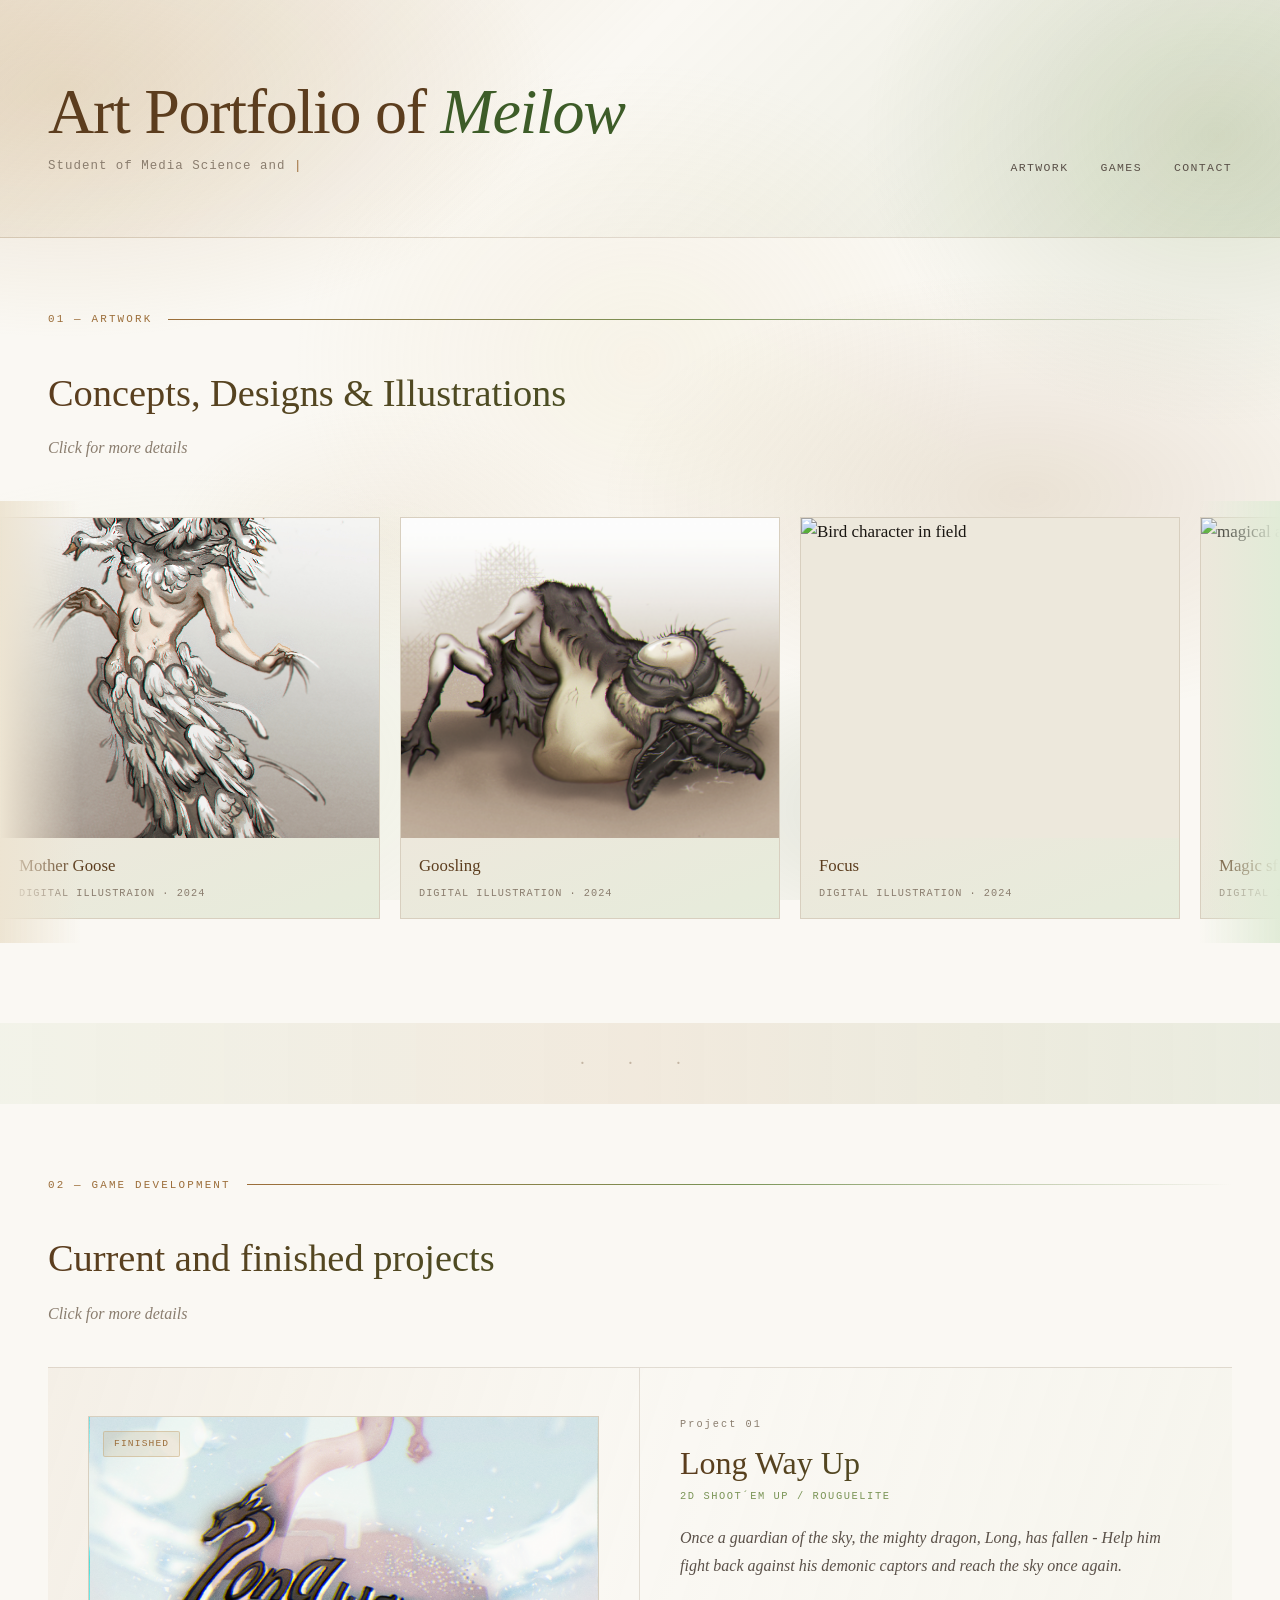
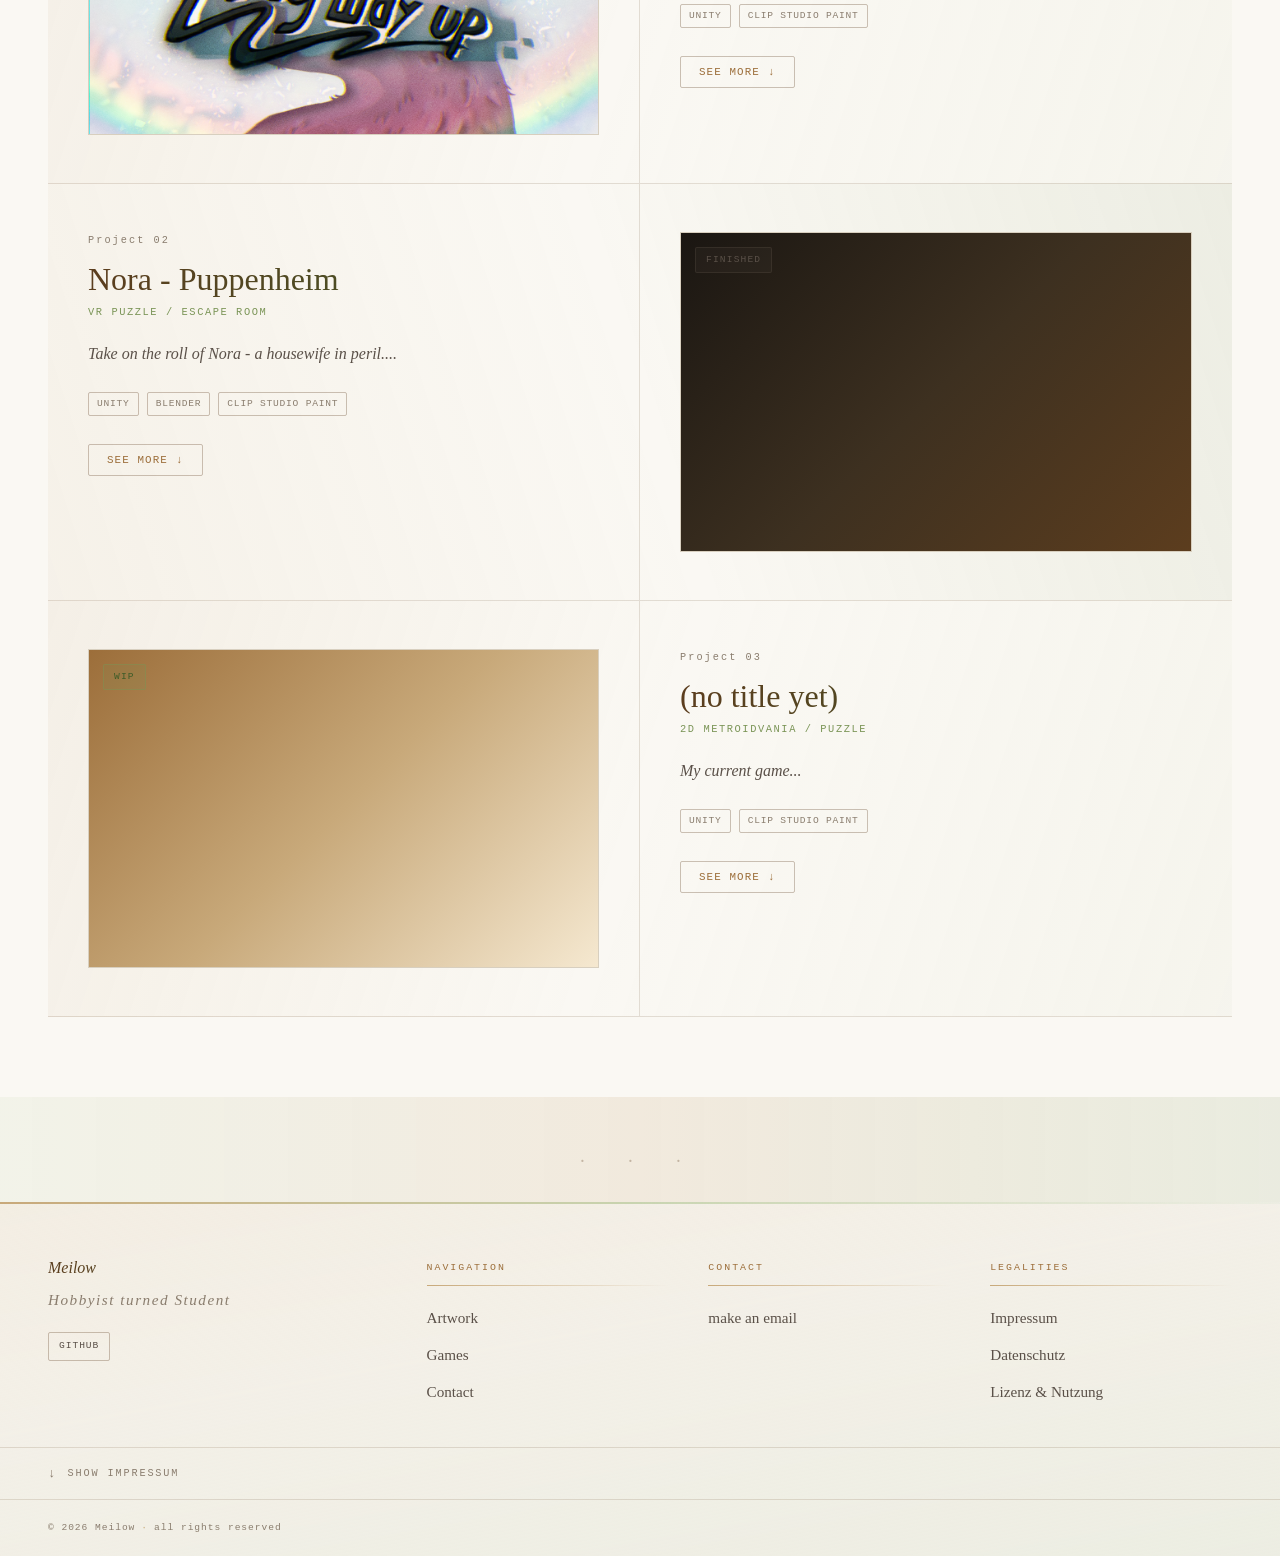
==== commit 5eb2b683: "changes to layout" ====
--- a/index.html
+++ b/index.html
@@ -177,7 +177,7 @@
       <div class="game-row left-img reveal" data-game="0">
         <div class="game-thumb-side">
           <div class="game-thumb-wrap" role="button" aria-expanded="false">
-            <div class="game-thumb-placeholder" style="background:linear-gradient(135deg,#3d5c28,#7a9456,#c8d4b0)"></div>
+            <div class="game-thumb-placeholder" style="background:linear-gradient(135deg,#3d5c28,#7a9456,#c8d4b0)"><img src="images/poster-long-way-up.png" alt="Level Gameplay"></div>
             <div class="game-thumb-overlay">
               <span class="game-thumb-cta">more details</span>
             </div>
@@ -203,29 +203,31 @@
               <div class="expand-heading">Gameplay</div>
               <div class="media-grid">
                 <div class="media-item">
-                  <div class="media-placeholder"><span class="icon"></span><span>placeholder.gif</span></div>
-                </div>
-                <div class="media-item">
-                  <div class="media-placeholder"><span class="icon"></span><span>placeholder.gif</span></div>
-                </div>
-                <div class="media-item">
-                  <div class="media-placeholder"><span class="icon"></span><span>concept art</span></div>
-                </div>
-              </div>
-            </div>
-            <div>
-              <div class="expand-heading">About</div>
-              <p class="expand-description">This game was made by a 4 person team for a university assignment...I made the art, game concept and all animations - including the ui</p>
-            </div>
-            <div>
-              <div class="expand-heading">Features</div>
-              <ul class="expand-feature-list">
-                <li>Hand drawn assets</li>
-                <li>4 Playable Levels including Boss fight</li>
-                <li>Permanent aquirable updates</li>
-                <li>Multiple Attack modes</li>
-                <li>Final 2D animated cutscene</li>
-              </ul>
+                  <div class="media-placeholder"><img src="images/Long_Way_Up_Gameplay1.gif" alt="Level Gameplay"></div>
+                </div>
+                <div class="media-item">
+                  <div class="media-placeholder"><img src="images/Long_Way_Up_Gameplay2.gif" alt="Menu"></div>
+                </div>
+                <div class="media-item">
+                  <div class="media-placeholder"><img src="images/Long_Way_Up_TitleScreen.png" alt="TitleScreen"></div>
+                </div>
+              </div>
+            </div>
+            <div class="expand-text-col">
+              <div>
+                <div class="expand-heading">About</div>
+                <p class="expand-description">This game was made by a 4 person team for a university assignment...I made the art, game concept and all animations - including the ui</p>
+              </div>
+              <div>
+                <div class="expand-heading">Features</div>
+                <ul class="expand-feature-list">
+                  <li>Hand drawn assets</li>
+                  <li>4 Playable Levels including Boss fight</li>
+                  <li>Permanent aquirable updates</li>
+                  <li>Multiple Attack modes</li>
+                  <li>Final 2D animated cutscene</li>
+                </ul>
+              </div>
             </div>
           </div>
         </div>
@@ -235,7 +237,7 @@
       <div class="game-row right-img reveal" data-game="1">
         <div class="game-info-side">
           <div class="game-number">Project 02</div>
-          <h3 class="game-title">Nora - ein Puppenheim</h3>
+          <h3 class="game-title">Nora - Puppenheim</h3>
           <div class="game-genre">VR Puzzle / Escape room</div>
           <p class="game-desc">Take on the roll of Nora - a housewife in peril....</p>
           <div class="game-tech-list">
@@ -272,16 +274,18 @@
                 </div>
               </div>
             </div>
-            <div>
-              <div class="expand-heading">About</div>
-              <p class="expand-description">...</p>
-            </div>
-            <div>
-              <div class="expand-heading">Features</div>
-              <ul class="expand-feature-list">
-                <li>VR application</li>
-                <li>Unique character models</li>
-              </ul>
+            <div class="expand-text-col">
+              <div>
+                <div class="expand-heading">About</div>
+                <p class="expand-description">...</p>
+              </div>
+              <div>
+                <div class="expand-heading">Features</div>
+                <ul class="expand-feature-list">
+                  <li>VR application</li>
+                  <li>Unique character models</li>
+                </ul>
+              </div>
             </div>
           </div>
         </div>
@@ -327,16 +331,18 @@
                 </div>
               </div>
             </div>
-            <div>
-              <div class="expand-heading">About</div>
-              <p class="expand-description">Play as Inkwell, a language scholar who looks over language as we know. One day, many words seem to loose their meanings, leading to...</p>
-            </div>
-            <div>
-              <div class="expand-heading">Features</div>
-              <ul class="expand-feature-list">
-                <li>Hand drawn assets</li>
-                <li>Room System</li>
-              </ul>
+            <div class="expand-text-col">
+              <div>
+                <div class="expand-heading">About</div>
+                <p class="expand-description">Play as Inkwell, a language scholar who looks over language as we know. One day, many words seem to loose their meanings, leading to...</p>
+              </div>
+              <div>
+                <div class="expand-heading">Features</div>
+                <ul class="expand-feature-list">
+                  <li>Hand drawn assets</li>
+                  <li>Room System</li>
+                </ul>
+              </div>
             </div>
           </div>
         </div>
@@ -402,33 +408,41 @@
         <div>
           <div class="imp-section-title">Angaben gemäß § 5 TMG</div>
           <p class="imp-text">
-            Vorname Nachname<br>
-            Straße<br>
-            PLZ<br>
-            Deutschland
+            Li-Mei Bissot<br>
+            c/o POSTFLEX PFX-090-096
+            Emsdettener Straße 10<br>
+            48268 Greven<br>
           </p>
         </div>
 
         <div>
           <div class="imp-section-title">Kontakt</div>
           <p class="imp-text">
-            Telefon: --<br>
-            E-Mail: <a href="mailto:name@example.com">mail</a><br><br>
+            E-Mail: <a href="mailto:li-mei@bissot-home.de">li-mei@bissot-home.de</a><br><br>
           </p>
         </div>
 
         <div>
-          <div class="imp-section-title">(muss nochmal geprüft werden, placeholder) Verantwortlich für den Inhalt</div>
+          <div class="imp-section-title">Verantwortlich für den Inhalt</div>
           <p class="imp-text">
-            Vorname Nachname<br>
-            (Anschrift wie oben)<br><br>
+            Li-Mei Bissot<br>
+            c/o POSTFLEX PFX-090-096
+            Emsdettener Straße 10<br>
+            48268 Greven<br>
             Alle Inhalte, Texte, Illustrationen und Spielentwicklungen auf dieser Seite sind urheberrechtlich geschützt und dürfen ohne ausdrückliche Genehmigung nicht vervielfältigt oder verwendet werden.
           </p>
         </div>
 
         <div class="imp-disclaimer">
-          <strong>Haftungsausschluss:</strong> Die Inhalte dieser Seite wurden mit größter Sorgfalt erstellt. Für die Richtigkeit, Vollständigkeit und Aktualität der Inhalte kann jedoch keine Gewähr übernommen werden. Als Dienstanbieter sind wir gemäß § 7 Abs.1 TMG für eigene Inhalte auf diesen Seiten nach den allgemeinen Gesetzen verantwortlich. Nach §§ 8 bis 10 TMG sind wir als Dienstanbieter jedoch nicht verpflichtet, übermittelte oder gespeicherte fremde Informationen zu überwachen oder nach Umständen zu forschen, die auf eine rechtswidrige Tätigkeit hinweisen. Verpflichtungen zur Entfernung oder Sperrung der Nutzung von Informationen nach den allgemeinen Gesetzen bleiben hiervon unberührt. Eine diesbezügliche Haftung ist jedoch erst ab dem Zeitpunkt der Kenntnis einer konkreten Rechtsverletzung möglich. Bei Bekanntwerden von entsprechenden Rechtsverletzungen werden wir diese Inhalte umgehend entfernen.<br><br>
-          <strong>Urheberrecht:</strong> Die durch die Seitenbetreiber erstellten Inhalte und Werke auf diesen Seiten unterliegen dem deutschen Urheberrecht. Die Vervielfältigung, Bearbeitung, Verbreitung und jede Art der Verwertung außerhalb der Grenzen des Urheberrechtes bedürfen der schriftlichen Zustimmung des jeweiligen Autors bzw. Erstellers.
+          <strong>Haftung für Inhalte:</strong> Die Inhalte dieser Seite wurden mit größter Sorgfalt erstellt. Für die Richtigkeit, Vollständigkeit und Aktualität der Inhalte kann jedoch keine Gewähr übernommen werden. Als Dienstanbieter sind wir gemäß § 7 Abs.1 TMG für eigene Inhalte auf diesen Seiten nach den allgemeinen Gesetzen verantwortlich. Nach §§ 8 bis 10 TMG sind wir als Dienstanbieter jedoch nicht verpflichtet, übermittelte oder gespeicherte fremde Informationen zu überwachen oder nach Umständen zu forschen, die auf eine rechtswidrige Tätigkeit hinweisen. Verpflichtungen zur Entfernung oder Sperrung der Nutzung von Informationen nach den allgemeinen Gesetzen bleiben hiervon unberührt. Eine diesbezügliche Haftung ist jedoch erst ab dem Zeitpunkt der Kenntnis einer konkreten Rechtsverletzung möglich. Bei Bekanntwerden von entsprechenden Rechtsverletzungen werden wir diese Inhalte umgehend entfernen.<br><br>
+
+          <strong>Haftung für Links:</strong> Unser Angebot enthält gegebenenfalls Links zu externen Webseiten Dritter, auf deren Inhalte wir keinen Einfluss haben. Deshalb können wir für diese fremden Inhalte auch keine Gewähr übernehmen. Für die Inhalte der verlinkten Seiten ist stets der jeweilige Anbieter oder Betreiber der Seiten verantwortlich. Die verlinkten Seiten wurden zum Zeitpunkt der Verlinkung auf mögliche Rechtsverstöße überprüft. Rechtswidrige Inhalte waren zum Zeitpunkt der Verlinkung nicht erkennbar. Eine permanente inhaltliche Kontrolle der verlinkten Seiten ist jedoch ohne konkrete Anhaltspunkte einer Rechtsverletzung nicht zumutbar. Bei Bekanntwerden von Rechtsverletzungen werden wir derartige Links umgehend entfernen.<br><br>
+
+          <strong>Urheberrecht:</strong> Die durch die Seitenbetreiber erstellten Inhalte und Werke auf diesen Seiten unterliegen dem deutschen Urheberrecht. Die Vervielfältigung, Bearbeitung, Verbreitung und jede Art der Verwertung außerhalb der Grenzen des Urheberrechtes bedürfen der schriftlichen Zustimmung des jeweiligen Autors bzw. Erstellers. Downloads und Kopien dieser Seite sind nur für den privaten, nicht kommerziellen Gebrauch gestattet. Soweit die Inhalte auf dieser Seite nicht vom Betreiber erstellt wurden, werden die Urheberrechte Dritter beachtet. Insbesondere werden Inhalte Dritter als solche gekennzeichnet. Sollten Sie trotzdem auf eine Urheberrechtsverletzung aufmerksam werden, bitten wir um einen entsprechenden Hinweis. Bei Bekanntwerden von Rechtsverletzungen werden wir derartige Inhalte umgehend entfernen.<br><br>
+
+          <strong>Bildnachweis:</strong> Sämtliche auf dieser Seite gezeigten Illustrationen, Grafiken, Spielscreenshots und Animationen wurden, sofern nicht anders gekennzeichnet, von der Seitenbetreiberin selbst erstellt.<br><br>
+
+          <strong>Verbraucherstreitbeilegung / Universalschlichtungsstelle:</strong> Wir sind nicht bereit oder verpflichtet, an Streitbeilegungsverfahren vor einer Verbraucherschlichtungsstelle teilzunehmen.
         </div>
 
       </div>
@@ -625,4 +639,4 @@
 })();
 </script>
 </body>
-</html>
+</html>
--- a/style.css
+++ b/style.css
@@ -1,4 +1,4 @@
-  /* ─── TOKENS ─── */
+/* ─── TOKENS ─── */
   :root {
     --cream:        #faf8f3;
     --off-white:    #f5f2ea;
@@ -243,11 +243,11 @@
   /* ─── ART CARD ─── */
   .art-card {
     flex: 0 0 auto;
-    width: 280px;
+    width: 380px;
     scroll-snap-align: start;
     cursor: pointer;
     position: relative;
-    border-radius: var(--radius-lg);
+    border-radius: 0;
     overflow: hidden;
     background: var(--paper);
     border: 1px solid var(--line);
@@ -262,7 +262,7 @@
 
   .art-card-img-wrap {
     width: 100%;
-    height: 220px;
+    height: 320px;
     overflow: hidden;
     position: relative;
   }
@@ -382,13 +382,24 @@
     flex: 0 0 auto;
     max-width: 480px;
     width: 55%;
-    border-radius: var(--radius-lg);
+    border-radius: 0;
     overflow: hidden;
     border: 1px solid var(--line-strong);
     box-shadow: 0 24px 64px rgba(0,0,0,0.4);
-  }
-
-  .art-overlay-img-wrap img,
+    display: flex;
+    align-items: center;
+    justify-content: center;
+  }
+
+  .art-overlay-img-wrap img {
+    width: auto;
+    height: auto;
+    max-width: 100%;
+    max-height: 72vh;
+    object-fit: contain;
+    display: block;
+  }
+
   .art-overlay-img-wrap .art-overlay-placeholder {
     width: 100%;
     height: 100%;
@@ -547,7 +558,7 @@
   /* ─── GAME THUMBNAIL ─── */
   .game-thumb-wrap {
     position: relative;
-    border-radius: var(--radius-lg);
+    border-radius: 0;
     overflow: hidden;
     cursor: pointer;
     background: var(--paper);
@@ -731,6 +742,7 @@
   /* ─── EXPANDED GAME PANEL ─── */
   .game-expand-panel {
     grid-column: 1 / -1;
+    order: 3;
     max-height: 0;
     overflow: hidden;
     transition: max-height 0.6s cubic-bezier(0.25,0.46,0.45,0.94), opacity 0.4s ease;
@@ -751,8 +763,15 @@
   .game-expand-inner {
     padding: 48px 40px;
     display: grid;
-    grid-template-columns: 1fr 1fr 1fr;
-    gap: 32px;
+    grid-template-columns: 1.6fr 1fr;
+    gap: 40px;
+    align-items: start;
+  }
+
+  .expand-text-col {
+    display: flex;
+    flex-direction: column;
+    gap: 28px;
   }
 
   .expand-col-full { grid-column: 1 / -1; }
@@ -769,15 +788,32 @@
     border-image: linear-gradient(to right, var(--brown-light), var(--green-light), transparent) 1;
   }
 
-  /* ─── GIF / SCREENSHOT GRID ─── */
+  /* ─── GIF / SCREENSHOT SCROLLER ─── */
   .media-grid {
-    display: grid;
-    grid-template-columns: repeat(auto-fit, minmax(180px, 1fr));
+    display: flex;
     gap: 12px;
+    overflow-x: auto;
+    padding-bottom: 8px;
+    scroll-snap-type: x mandatory;
+    cursor: grab;
+    scrollbar-width: thin;
+    scrollbar-color: var(--brown-light) transparent;
+  }
+
+  .media-grid:active { cursor: grabbing; }
+
+  .media-grid::-webkit-scrollbar { height: 3px; }
+  .media-grid::-webkit-scrollbar-track { background: transparent; }
+  .media-grid::-webkit-scrollbar-thumb {
+    background: var(--brown-light);
+    border-radius: 2px;
   }
 
   .media-item {
-    border-radius: var(--radius);
+    flex: 0 0 auto;
+    width: 220px;
+    scroll-snap-align: start;
+    border-radius: 0;
     overflow: hidden;
     border: 1px solid var(--line);
     aspect-ratio: 16/10;
@@ -1139,4 +1175,4 @@
     overflow: hidden;
     clip: rect(0,0,0,0);
     white-space: nowrap;
-  }
+  }
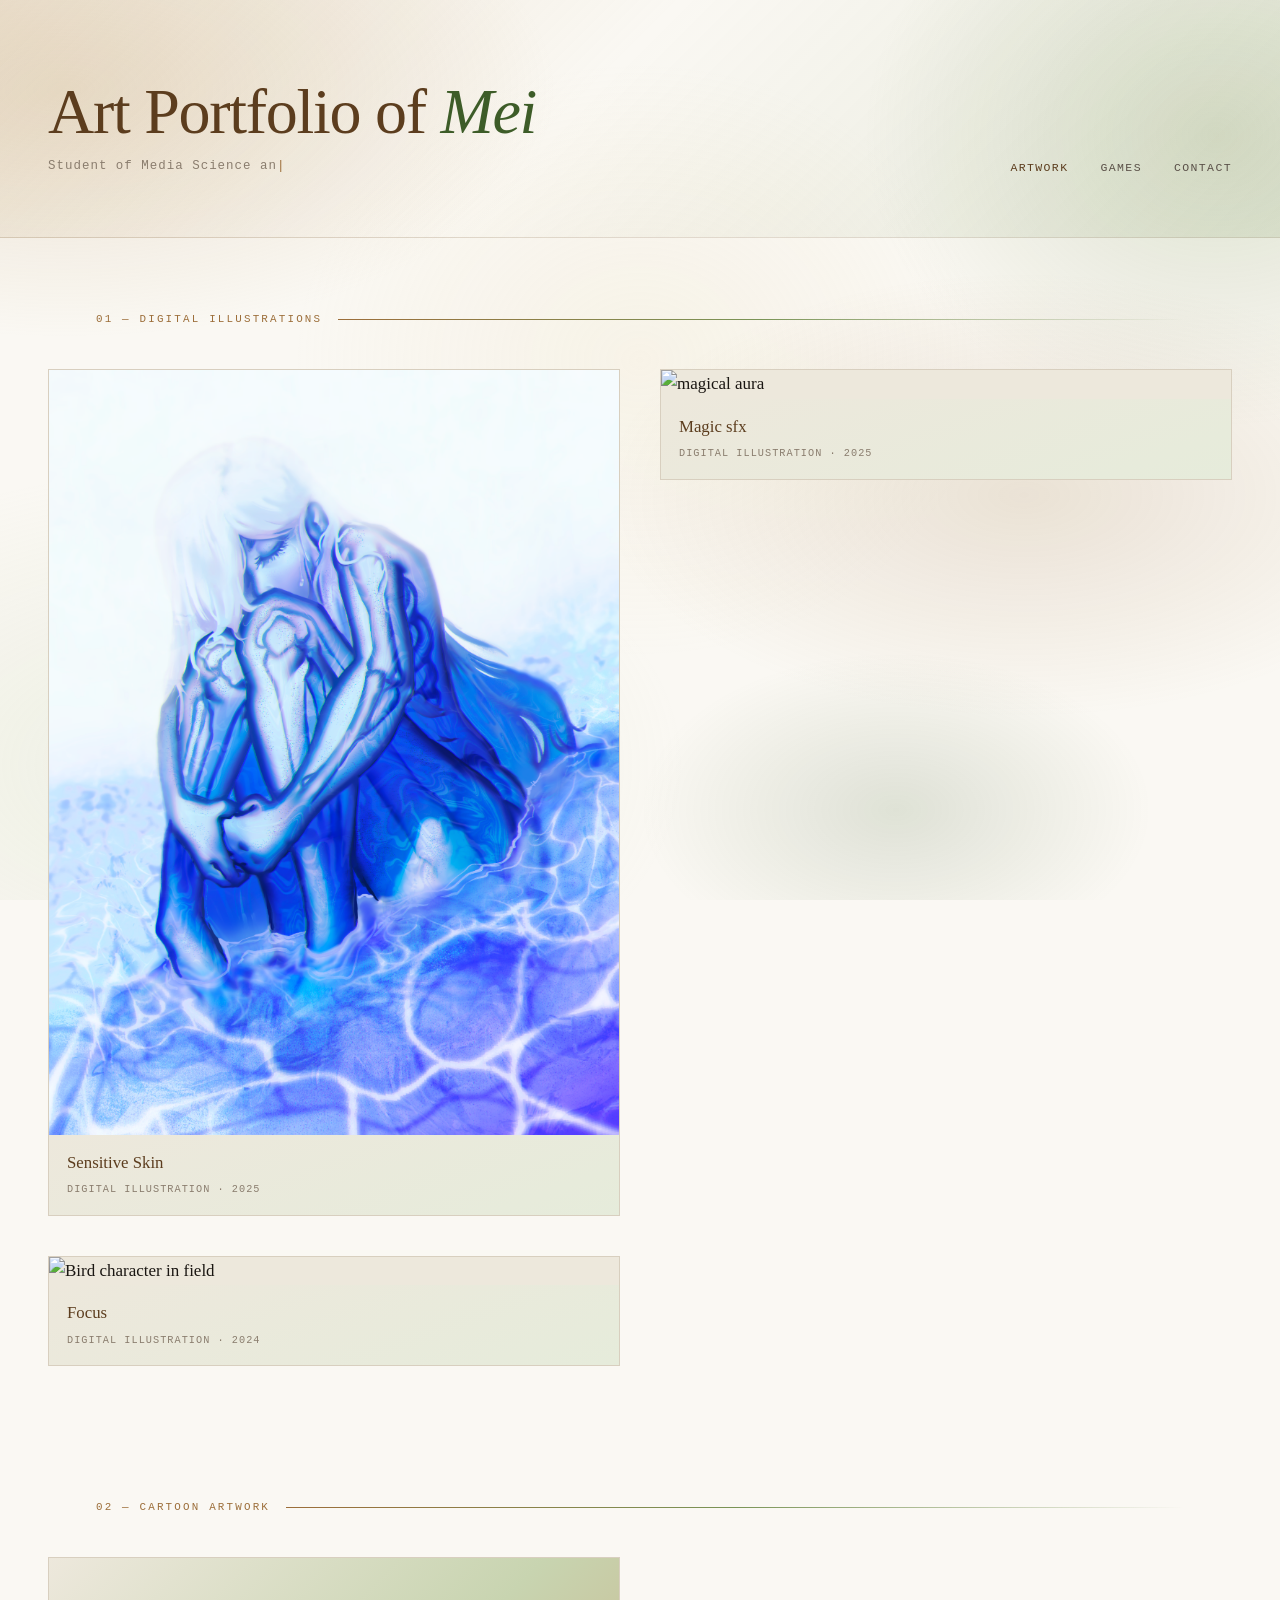
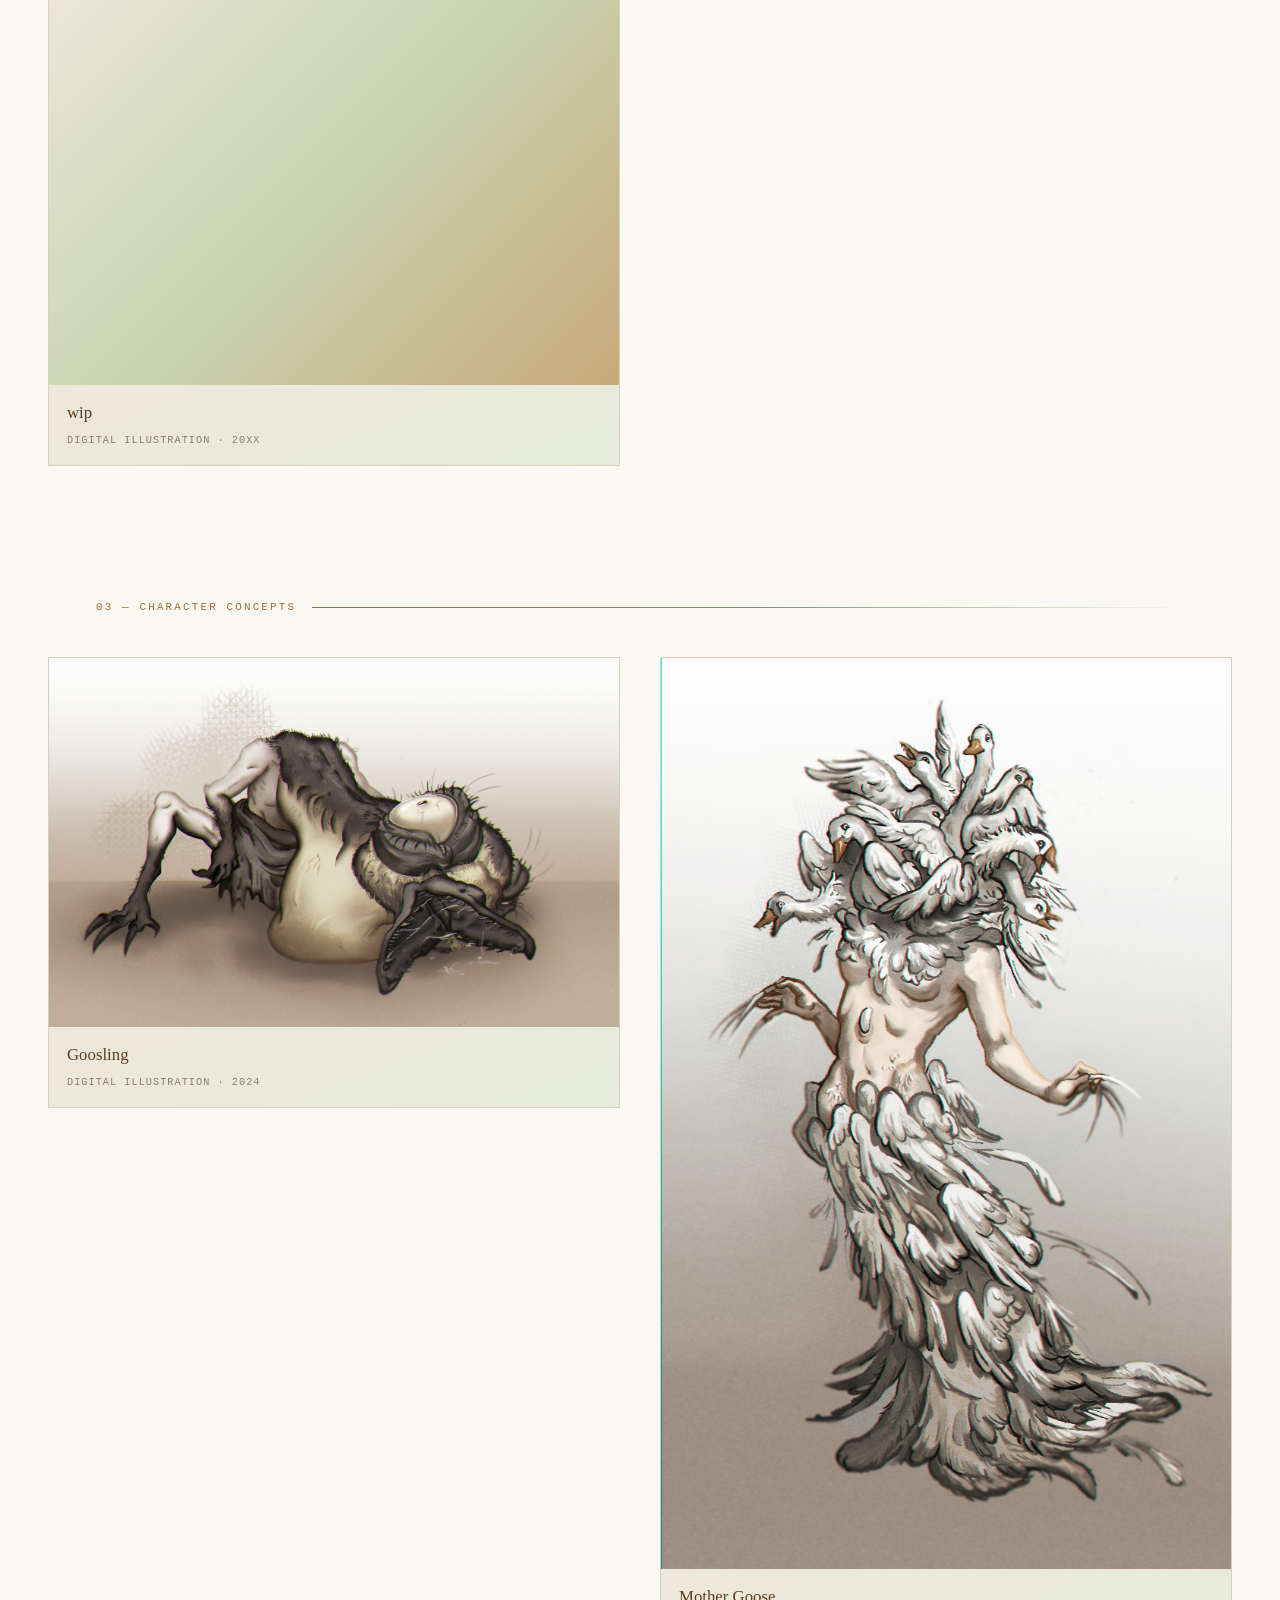
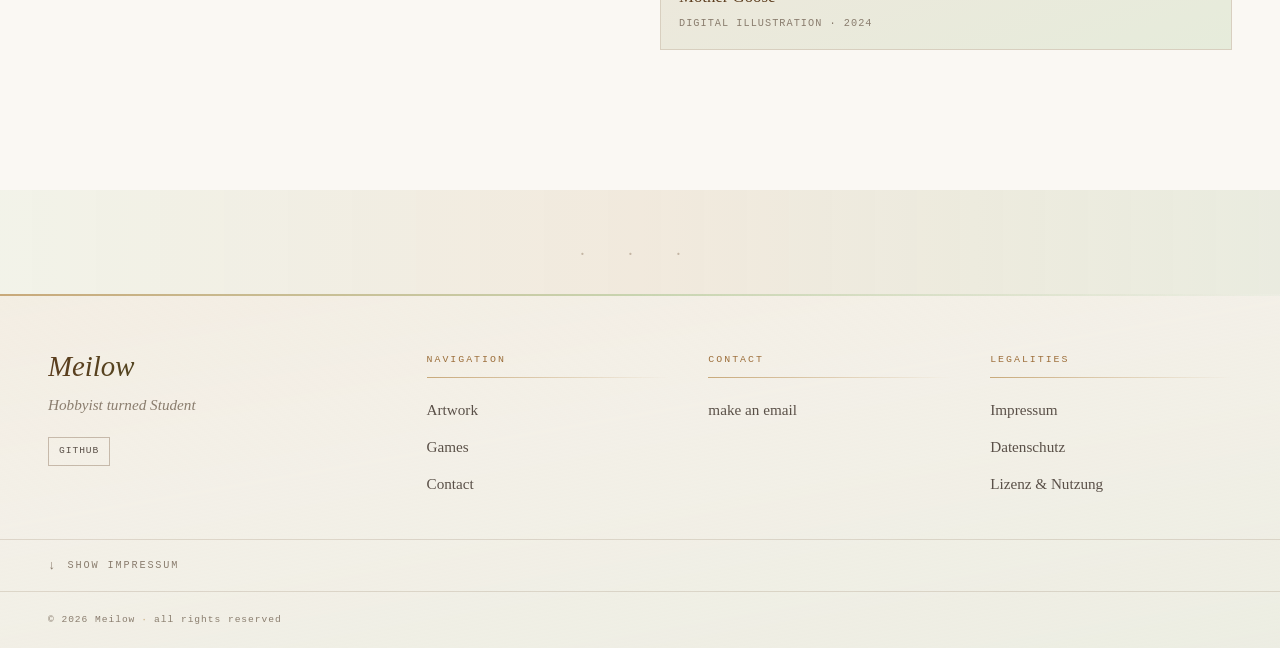
==== commit 93fe466d: "Updated layout, second site" ====
--- a/index.html
+++ b/index.html
@@ -3,18 +3,20 @@
 <head>
     <meta charset="UTF-8">
     <meta name="viewport" content="width=device-width, initial-scale=1.0">
-    <title>Portfolio</title>
+    <title>Portfolio — Artwork</title>
     <link rel="stylesheet" href="style.css">
 </head>
+<body>
+
 <header>
   <div class="header-inner">
     <div class="logo-block">
-      <h1>Art Portfolio of <em> Meilow</em></h1>
+      <h1>Art Portfolio of <em> Mei</em></h1>
       <div class="typewriter-tagline" id="tagline"></div>
     </div>
     <nav>
-      <a href="#gallery">Artwork</a>
-      <a href="#games">Games</a>
+      <a href="index.html" style="color: var(--brown-dark);">Artwork</a>
+      <a href="games.html">Games</a>
       <a href="#contact">Contact</a>
     </nav>
   </div>
@@ -23,330 +25,112 @@
 <main>
 
 <!-- ══════════════════════════════════════
-     ART GALLERY
+     ARTWORK MAIN SECTION
 ═══════════════════════════════════════ -->
-<section id="gallery">
-  <div class="section-wrap">
-    <div class="section-label reveal"><span>01 — Artwork</span></div>
-    <h2 class="section-title reveal">Concepts, Designs & Illustrations</h2>
-    <p class="section-subtitle reveal">Click for more details</p>
-  </div>
-
-  <div class="gallery-scroll-wrapper reveal">
-    <div class="gallery-track" id="galleryTrack">
-
-      <!-- CARD 1 -->
-      <article class="art-card" data-id="1"
-        data-title="Mother Goose"
-        data-medium="Digital Illustration"
-        data-year="2024"
-        data-tags="character, concept"
-        data-description="Mock-up design for a Dark Souls inspired boss">
-        <div class="art-card-img-wrap">
-           <img src="images/MotherGoose.jpg" alt="Woman with deformed goose body parts">
-        </div>
-        <div class="art-card-meta">
-          <div class="art-card-title">Mother Goose</div>
-          <div class="art-card-medium">Digital illustraion · 2024</div>
-        </div>
-        <div class="art-card-zoom-hint">⊕</div>
-      </article>
-
-      <!-- CARD 2 -->
-      <article class="art-card" data-id="2"
-        data-title="Goosling"
-        data-medium="Digital illustration"
-        data-year="2024"
-        data-tags="character art, concept"
-        data-description="Mock-up mob enemy design">
-        <div class="art-card-img-wrap">
-          <img src="images/goosling.png" alt="Deformed goose-human hybrid">
-        </div>
-        <div class="art-card-meta">
-          <div class="art-card-title">Goosling</div>
-          <div class="art-card-medium">Digital illustration · 2024</div>
-        </div>
-        <div class="art-card-zoom-hint">⊕</div>
-      </article>
-
-      <!-- CARD 3 -->
-      <article class="art-card" data-id="3"
-        data-title="Focus"
-        data-medium="Digital illustration"
-        data-year="2024"
-        data-tags="digital art, character art, concept"
-        data-description="Illustration based on a Twin Apex song. Memories are beautiful, but sometimes they only are if you forget the bad details.">
-        <div class="art-card-img-wrap">
-          <img src="images/Focus.png" alt="Bird character in field">
-        </div>
-        <div class="art-card-meta">
-          <div class="art-card-title">Focus</div>
-          <div class="art-card-medium">Digital illustration · 2024</div>
-        </div>
-        <div class="art-card-zoom-hint">⊕</div>
-      </article>
-
-      <!-- CARD 4 -->
-      <article class="art-card" data-id="4"
-        data-title="Magic sfx"
-        data-medium="Digital illustration"
-        data-year="2025"
-        data-tags="digital art,concept"
-        data-description="Concept for magic sfx design">
-        <div class="art-card-img-wrap">
-           <img src="images/magic.png" alt="magical aura">
-        </div>
-        <div class="art-card-meta">
-          <div class="art-card-title">Magic sfx</div>
-          <div class="art-card-medium">digital illustration · 20xx</div>
-        </div>
-        <div class="art-card-zoom-hint">⊕</div>
-      </article>
-
-      <!-- CARD 5 -->
-      <article class="art-card" data-id="5"
-        data-title="Sensitive Skin"
-        data-medium="Digital illustration"
-        data-year="2025"
-        data-tags="digital art, character art"
-        data-description="Personal Piece">
-        <div class="art-card-img-wrap">
-           <img src="images/SensitiveSkin.png" alt="transparent girl sitting in water, bones showing">
-        </div>
-        <div class="art-card-meta">
-          <div class="art-card-title">Sensitive Skin</div>
-          <div class="art-card-medium">Digital illustration · 2025</div>
-        </div>
-        <div class="art-card-zoom-hint">⊕</div>
-      </article>
-
-      <!-- CARD 6 -->
-      <article class="art-card" data-id="6"
-        data-title="wip"
-        data-medium="Digital illustration"
-        data-year="20xx"
-        data-tags="digital art, character art, concept"
-        data-description="wip">
-        <div class="art-card-img-wrap">
-          <div class="art-placeholder"></div>
-        </div>
-        <div class="art-card-meta">
-          <div class="art-card-title">wip</div>
-          <div class="art-card-medium">digital illustration · 20xx</div>
-        </div>
-        <div class="art-card-zoom-hint">⊕</div>
-      </article>
-
-      <!-- CARD 7 -->
-      <article class="art-card" data-id="7"
-        data-title="wip"
-        data-medium="Digital illustration"
-        data-year="20xx"
-        data-tags="digital art, character art, concept"
-        data-description="wip">
-        <div class="art-card-img-wrap">
-          <div class="art-placeholder"></div>
-        </div>
-        <div class="art-card-meta">
-          <div class="art-card-title">wip</div>
-          <div class="art-card-medium">digital illustration · 20xx</div>
-        </div>
-        <div class="art-card-zoom-hint">⊕</div>
-      </article>
-
-    </div>
-  </div>
-</section>
-
-<div class="ornament-divider reveal" aria-hidden="true">· · ·</div>
-
-<!-- ══════════════════════════════════════
-     GAMES SECTION
-═══════════════════════════════════════ -->
-<section id="games">
-  <div class="section-wrap">
-    <div class="section-label reveal"><span>02 — Game Development</span></div>
-    <h2 class="section-title reveal">Current and finished projects</h2>
-    <p class="section-subtitle reveal">Click for more details</p>
-  </div>
-
-  <div class="section-wrap">
-    <div class="games-list">
-
-      <!-- ── GAME 1 (thumbnail links) ── -->
-      <div class="game-row left-img reveal" data-game="0">
-        <div class="game-thumb-side">
-          <div class="game-thumb-wrap" role="button" aria-expanded="false">
-            <div class="game-thumb-placeholder" style="background:linear-gradient(135deg,#3d5c28,#7a9456,#c8d4b0)"><img src="images/poster-long-way-up.png" alt="Level Gameplay"></div>
-            <div class="game-thumb-overlay">
-              <span class="game-thumb-cta">more details</span>
-            </div>
-            <span class="game-status-badge badge-wip">Finished</span>
-          </div>
-        </div>
-        <div class="game-info-side">
-          <div class="game-number">Project 01</div>
-          <h3 class="game-title">Long Way Up</h3>
-          <div class="game-genre">2D Shoot´em up / Rouguelite</div>
-          <p class="game-desc">Once a guardian of the sky, the mighty dragon, Long, has fallen - Help him fight back against his demonic captors and reach the sky once again.</p>
-          <div class="game-tech-list">
-            <span class="tech-tag">Unity</span>
-            <span class="tech-tag">Clip Studio Paint</span>
-          </div>
-          <button class="game-expand-btn" aria-expanded="false">
-            See more <em class="arrow">↓</em>
-          </button>
-        </div>
-        <div class="game-expand-panel" aria-hidden="true">
-          <div class="game-expand-inner">
-            <div>
-              <div class="expand-heading">Gameplay</div>
-              <div class="media-grid">
-                <div class="media-item">
-                  <div class="media-placeholder"><img src="images/Long_Way_Up_Gameplay1.gif" alt="Level Gameplay"></div>
-                </div>
-                <div class="media-item">
-                  <div class="media-placeholder"><img src="images/Long_Way_Up_Gameplay2.gif" alt="Menu"></div>
-                </div>
-                <div class="media-item">
-                  <div class="media-placeholder"><img src="images/Long_Way_Up_TitleScreen.png" alt="TitleScreen"></div>
-                </div>
-              </div>
-            </div>
-            <div class="expand-text-col">
-              <div>
-                <div class="expand-heading">About</div>
-                <p class="expand-description">This game was made by a 4 person team for a university assignment...I made the art, game concept and all animations - including the ui</p>
-              </div>
-              <div>
-                <div class="expand-heading">Features</div>
-                <ul class="expand-feature-list">
-                  <li>Hand drawn assets</li>
-                  <li>4 Playable Levels including Boss fight</li>
-                  <li>Permanent aquirable updates</li>
-                  <li>Multiple Attack modes</li>
-                  <li>Final 2D animated cutscene</li>
-                </ul>
-              </div>
-            </div>
-          </div>
-        </div>
-      </div>
-
-      <!-- ── GAME 2 (thumbnail rechts) ── -->
-      <div class="game-row right-img reveal" data-game="1">
-        <div class="game-info-side">
-          <div class="game-number">Project 02</div>
-          <h3 class="game-title">Nora - Puppenheim</h3>
-          <div class="game-genre">VR Puzzle / Escape room</div>
-          <p class="game-desc">Take on the roll of Nora - a housewife in peril....</p>
-          <div class="game-tech-list">
-            <span class="tech-tag">Unity</span>
-            <span class="tech-tag">Blender</span>
-            <span class="tech-tag">Clip Studio Paint</span>
-          </div>
-          <button class="game-expand-btn" aria-expanded="false">
-            See more <em class="arrow">↓</em>
-          </button>
-        </div>
-        <div class="game-thumb-side">
-          <div class="game-thumb-wrap" role="button" aria-expanded="false">
-            <div class="game-thumb-placeholder" style="background:linear-gradient(135deg,#1a1612,#3d3020,#5c3d1e)"></div>
-            <div class="game-thumb-overlay">
-              <span class="game-thumb-cta">More Details</span>
-            </div>
-            <span class="game-status-badge badge-prototype">finished</span>
-          </div>
-        </div>
-        <div class="game-expand-panel" aria-hidden="true">
-          <div class="game-expand-inner">
-            <div>
-              <div class="expand-heading">Gameplay</div>
-              <div class="media-grid">
-                <div class="media-item">
-                  <div class="media-placeholder"><span class="icon"></span><span>placeholder.gif</span></div>
-                </div>
-                <div class="media-item">
-                  <div class="media-placeholder"><span class="icon"></span><span>placeholder.gif</span></div>
-                </div>
-                <div class="media-item">
-                  <div class="media-placeholder"><span class="icon"></span><span>cocept art</span></div>
-                </div>
-              </div>
-            </div>
-            <div class="expand-text-col">
-              <div>
-                <div class="expand-heading">About</div>
-                <p class="expand-description">...</p>
-              </div>
-              <div>
-                <div class="expand-heading">Features</div>
-                <ul class="expand-feature-list">
-                  <li>VR application</li>
-                  <li>Unique character models</li>
-                </ul>
-              </div>
-            </div>
-          </div>
-        </div>
-      </div>
-
-      <!-- ── GAME 3 (thumbnail links) ── -->
-      <div class="game-row left-img reveal" data-game="2">
-        <div class="game-thumb-side">
-          <div class="game-thumb-wrap" role="button" aria-expanded="false">
-            <div class="game-thumb-placeholder" style="background:linear-gradient(135deg,#9c6e3a,#c8a97a,#f5e8d0)"></div>
-            <div class="game-thumb-overlay">
-              <span class="game-thumb-cta">More Details</span>
-            </div>
-            <span class="game-status-badge badge-released">WIP</span>
-          </div>
-        </div>
-        <div class="game-info-side">
-          <div class="game-number">Project 03</div>
-          <h3 class="game-title">(no title yet)</h3>
-          <div class="game-genre">2D Metroidvania / Puzzle</div>
-          <p class="game-desc">My current game...</p>
-          <div class="game-tech-list">
-            <span class="tech-tag">Unity</span>
-            <span class="tech-tag">Clip Studio Paint</span>
-          </div>
-          <button class="game-expand-btn" aria-expanded="false">
-            See more <em class="arrow">↓</em>
-          </button>
-        </div>
-        <div class="game-expand-panel" aria-hidden="true">
-          <div class="game-expand-inner">
-            <div>
-              <div class="expand-heading">Gameplay</div>
-              <div class="media-grid">
-                <div class="media-item">
-                  <div class="media-placeholder"><span class="icon"></span><span>placeholder.gif</span></div>
-                </div>
-                <div class="media-item">
-                  <div class="media-placeholder"><span class="icon"></span><span>placeholder.gif</span></div>
-                </div>
-                <div class="media-item">
-                  <div class="media-placeholder"><span class="icon"></span><span>Concept Art</span></div>
-                </div>
-              </div>
-            </div>
-            <div class="expand-text-col">
-              <div>
-                <div class="expand-heading">About</div>
-                <p class="expand-description">Play as Inkwell, a language scholar who looks over language as we know. One day, many words seem to loose their meanings, leading to...</p>
-              </div>
-              <div>
-                <div class="expand-heading">Features</div>
-                <ul class="expand-feature-list">
-                  <li>Hand drawn assets</li>
-                  <li>Room System</li>
-                </ul>
-              </div>
-            </div>
-          </div>
-        </div>
-      </div>
+<section id="gallery-container">
+  <div class="gallery-layout-wrapper">
+    
+    <!-- Vertikaler Content-Bereich -->
+    <div class="gallery-content reveal">
+      
+      <!-- SEKTION 1: DIGITAL ILLUSTRATIONS -->
+      <section id="digital-illustrations" class="gallery-section">
+        <div class="section-wrap">
+          <div class="section-label"><span>01 — Digital Illustrations</span></div>
+        </div>
+        <div class="vertical-gallery-grid">
+
+          <!-- CARD 1 -->
+          <article class="art-card" data-id="1" data-title="Sensitive Skin" data-medium="Digital Illustration" data-year="2025" data-tags="digital art, character art">
+            <div class="art-card-img-wrap">
+               <img src="images/SensitiveSkin.png" alt="transparent girl sitting in water, bones showing">
+            </div>
+            <div class="art-card-meta">
+              <div class="art-card-title">Sensitive Skin</div>
+              <div class="art-card-medium">Digital illustration · 2025</div>
+            </div>
+            <div class="art-card-zoom-hint">⊕</div>
+          </article>
+          
+          <!-- CARD 4 -->
+          <article class="art-card" data-id="2" data-title="Magic sfx" data-medium="Digital Illustration" data-year="2025" data-tags="digital art, concept">
+            <div class="art-card-img-wrap">
+               <img src="images/magic.png" alt="magical aura">
+            </div>
+            <div class="art-card-meta">
+              <div class="art-card-title">Magic sfx</div>
+              <div class="art-card-medium">Digital illustration · 2025</div>
+            </div>
+            <div class="art-card-zoom-hint">⊕</div>
+          </article>
+    
+
+        <!-- CARD 3 -->
+          <article class="art-card" data-id="3" data-title="Focus" data-medium="Digital Illustration" data-year="2024" data-tags="digital art, character art, concept">
+            <div class="art-card-img-wrap">
+              <img src="images/Focus.png" alt="Bird character in field">
+            </div>
+            <div class="art-card-meta">
+              <div class="art-card-title">Focus</div>
+              <div class="art-card-medium">Digital illustration · 2024</div>
+            </div>
+            <div class="art-card-zoom-hint">⊕</div>
+          </article>
+        </div>
+  </section>
+      <!-- SEKTION 2: CARTOON ARTWORK -->
+      <section id="cartoon-artwork" class="gallery-section">
+        <div class="section-wrap">
+          <div class="section-label"><span>02 — Cartoon Artwork</span></div>
+        </div>
+        <div class="vertical-gallery-grid">
+
+
+          <!-- CARD 6 (WIP Placeholder) -->
+          <article class="art-card" data-id="4" data-title="wip" data-medium="Digital Illustration" data-year="20xx" data-tags="digital art, character art, concept">
+            <div class="art-card-img-wrap">
+              <div class="art-placeholder"></div>
+            </div>
+            <div class="art-card-meta">
+              <div class="art-card-title">wip</div>
+              <div class="art-card-medium">Digital illustration · 20xx</div>
+            </div>
+            <div class="art-card-zoom-hint">⊕</div>
+          </article>
+        </div>
+      </section>
+
+      <!-- SEKTION 3: CHARACTER CONCEPTS -->
+      <section id="character-concepts" class="gallery-section">
+        <div class="section-wrap">
+          <div class="section-label"><span>03 — Character Concepts</span></div>
+        </div>
+        <div class="vertical-gallery-grid">
+          
+          <!-- CARD 2 -->
+          <article class="art-card" data-id="5" data-title="Goosling" data-medium="Digital Illustration" data-year="2024" data-tags="character art, concept">
+            <div class="art-card-img-wrap">
+              <img src="images/goosling.png" alt="Deformed goose-human hybrid">
+            </div>
+            <div class="art-card-meta">
+              <div class="art-card-title">Goosling</div>
+              <div class="art-card-medium">Digital illustration · 2024</div>
+            </div>
+            <div class="art-card-zoom-hint">⊕</div>
+          </article>
+
+          <!-- CARD 5 -->
+           <article class="art-card" data-id="6" data-title="Mother Goose" data-medium="Digital Illustration" data-year="2024" data-tags="digital art, character art">
+            <div class="art-card-img-wrap">
+               <img src="images/MotherGoose.jpg" alt="Woman with deformed goose body parts">
+            </div>
+            <div class="art-card-meta">
+              <div class="art-card-title">Mother Goose</div>
+              <div class="art-card-medium">Digital illustration · 2024</div>
+            </div>
+            <div class="art-card-zoom-hint">⊕</div>
+          </article>
+      </section>
 
     </div>
   </div>
@@ -357,35 +141,24 @@
 ═══════════════════════════════════════ -->
 <div class="ornament-divider" aria-hidden="true" style="padding-top:48px">· · ·</div>
 <footer id="contact">
-
-  <!-- ── Top: Brand + Navigation Columns ── -->
   <div class="footer-top">
-
     <div class="footer-brand-col">
       <div class="footer-brand">Meilow</div>
       <p class="footer-tagline">Hobbyist turned Student</p>
-      <div class="footer-social">
-        <a href="#">GitHub</a>
-      </div>
-    </div>
-
+      <div class="footer-social"><a href="#">GitHub</a></div>
+    </div>
     <div class="footer-col">
       <div class="footer-col-title">Navigation</div>
       <ul>
-        <li><a href="#gallery">Artwork</a></li>
-        <li><a href="#games">Games</a></li>
+        <li><a href="index.html">Artwork</a></li>
+        <li><a href="games.html">Games</a></li>
         <li><a href="#contact">Contact</a></li>
       </ul>
     </div>
-
     <div class="footer-col">
       <div class="footer-col-title">Contact</div>
-      <address>
-        make an email<br>
-        <!-- <a href="mailto:name@example.com">Schreib mir</a> -->
-      </address>
-    </div>
-
+      <address>make an email<br></address>
+    </div>
     <div class="footer-col">
       <div class="footer-col-title">Legalities</div>
       <ul>
@@ -394,73 +167,29 @@
         <li><a href="#">Lizenz &amp; Nutzung</a></li>
       </ul>
     </div>
-
-  </div>
-
-  <!-- ── Impressum Klapppanel ── -->
+  </div>
+
   <div class="impressum-toggle-wrap">
     <button class="impressum-toggle-btn" id="impressumBtn" aria-expanded="false">
       <em class="imp-arrow">↓</em> show Impressum 
     </button>
     <div class="impressum-panel" id="impressumPanel" aria-hidden="true">
       <div class="impressum-inner">
-
         <div>
           <div class="imp-section-title">Angaben gemäß § 5 TMG</div>
-          <p class="imp-text">
-            Li-Mei Bissot<br>
-            c/o POSTFLEX PFX-090-096
-            Emsdettener Straße 10<br>
-            48268 Greven<br>
-          </p>
-        </div>
-
-        <div>
-          <div class="imp-section-title">Kontakt</div>
-          <p class="imp-text">
-            E-Mail: <a href="mailto:li-mei@bissot-home.de">li-mei@bissot-home.de</a><br><br>
-          </p>
-        </div>
-
-        <div>
-          <div class="imp-section-title">Verantwortlich für den Inhalt</div>
-          <p class="imp-text">
-            Li-Mei Bissot<br>
-            c/o POSTFLEX PFX-090-096
-            Emsdettener Straße 10<br>
-            48268 Greven<br>
-            Alle Inhalte, Texte, Illustrationen und Spielentwicklungen auf dieser Seite sind urheberrechtlich geschützt und dürfen ohne ausdrückliche Genehmigung nicht vervielfältigt oder verwendet werden.
-          </p>
-        </div>
-
-        <div class="imp-disclaimer">
-          <strong>Haftung für Inhalte:</strong> Die Inhalte dieser Seite wurden mit größter Sorgfalt erstellt. Für die Richtigkeit, Vollständigkeit und Aktualität der Inhalte kann jedoch keine Gewähr übernommen werden. Als Dienstanbieter sind wir gemäß § 7 Abs.1 TMG für eigene Inhalte auf diesen Seiten nach den allgemeinen Gesetzen verantwortlich. Nach §§ 8 bis 10 TMG sind wir als Dienstanbieter jedoch nicht verpflichtet, übermittelte oder gespeicherte fremde Informationen zu überwachen oder nach Umständen zu forschen, die auf eine rechtswidrige Tätigkeit hinweisen. Verpflichtungen zur Entfernung oder Sperrung der Nutzung von Informationen nach den allgemeinen Gesetzen bleiben hiervon unberührt. Eine diesbezügliche Haftung ist jedoch erst ab dem Zeitpunkt der Kenntnis einer konkreten Rechtsverletzung möglich. Bei Bekanntwerden von entsprechenden Rechtsverletzungen werden wir diese Inhalte umgehend entfernen.<br><br>
-
-          <strong>Haftung für Links:</strong> Unser Angebot enthält gegebenenfalls Links zu externen Webseiten Dritter, auf deren Inhalte wir keinen Einfluss haben. Deshalb können wir für diese fremden Inhalte auch keine Gewähr übernehmen. Für die Inhalte der verlinkten Seiten ist stets der jeweilige Anbieter oder Betreiber der Seiten verantwortlich. Die verlinkten Seiten wurden zum Zeitpunkt der Verlinkung auf mögliche Rechtsverstöße überprüft. Rechtswidrige Inhalte waren zum Zeitpunkt der Verlinkung nicht erkennbar. Eine permanente inhaltliche Kontrolle der verlinkten Seiten ist jedoch ohne konkrete Anhaltspunkte einer Rechtsverletzung nicht zumutbar. Bei Bekanntwerden von Rechtsverletzungen werden wir derartige Links umgehend entfernen.<br><br>
-
-          <strong>Urheberrecht:</strong> Die durch die Seitenbetreiber erstellten Inhalte und Werke auf diesen Seiten unterliegen dem deutschen Urheberrecht. Die Vervielfältigung, Bearbeitung, Verbreitung und jede Art der Verwertung außerhalb der Grenzen des Urheberrechtes bedürfen der schriftlichen Zustimmung des jeweiligen Autors bzw. Erstellers. Downloads und Kopien dieser Seite sind nur für den privaten, nicht kommerziellen Gebrauch gestattet. Soweit die Inhalte auf dieser Seite nicht vom Betreiber erstellt wurden, werden die Urheberrechte Dritter beachtet. Insbesondere werden Inhalte Dritter als solche gekennzeichnet. Sollten Sie trotzdem auf eine Urheberrechtsverletzung aufmerksam werden, bitten wir um einen entsprechenden Hinweis. Bei Bekanntwerden von Rechtsverletzungen werden wir derartige Inhalte umgehend entfernen.<br><br>
-
-          <strong>Bildnachweis:</strong> Sämtliche auf dieser Seite gezeigten Illustrationen, Grafiken, Spielscreenshots und Animationen wurden, sofern nicht anders gekennzeichnet, von der Seitenbetreiberin selbst erstellt.<br><br>
-
-          <strong>Verbraucherstreitbeilegung / Universalschlichtungsstelle:</strong> Wir sind nicht bereit oder verpflichtet, an Streitbeilegungsverfahren vor einer Verbraucherschlichtungsstelle teilzunehmen.
-        </div>
-
+          <p class="imp-text">Li-Mei Bissot<br>c/o POSTFLEX PFX-090-096 <br>Emsdettener Straße 10<br>48268 Greven</p>
+        </div>
       </div>
     </div>
   </div>
-
-  <!-- ── Bottom Bar ── -->
   <div class="footer-bottom">
     <p>© 2026 Meilow<span class="dot">·</span>all rights reserved</p>
   </div>
-
 </footer>
 
 </main>
 
-<!-- ══════════════════════════════════════
-     ART ZOOM OVERLAY
-═══════════════════════════════════════ -->
+<!-- ART ZOOM OVERLAY -->
 <div class="art-overlay" id="artOverlay" role="dialog" aria-modal="true" aria-label="Kunstwerk-Detail">
   <div class="art-overlay-bg" id="overlayBg"></div>
   <div class="art-overlay-content" id="overlayContent">
@@ -470,16 +199,12 @@
   </div>
 </div>
 
-<!-- ══════════════════════════════════════
-     SCRIPTS
-═══════════════════════════════════════ -->
 <script>
 /* ─── IMPRESSUM TOGGLE ─── */
 (function() {
   const btn      = document.getElementById('impressumBtn');
   const panel    = document.getElementById('impressumPanel');
   const openLink = document.getElementById('openImpressum');
-
   function toggle() {
     const isOpen = panel.classList.contains('open');
     panel.classList.toggle('open');
@@ -489,34 +214,23 @@
     btn.querySelector('.imp-arrow').textContent = isOpen ? '↓' : '↑';
     if (!isOpen) setTimeout(() => panel.scrollIntoView({ behavior: 'smooth', block: 'nearest' }), 80);
   }
-
   if (btn)      btn.addEventListener('click', toggle);
   if (openLink) openLink.addEventListener('click', e => { e.preventDefault(); toggle(); });
 })();
 
 /* ─── TYPEWRITER ─── */
 (function() {
-  const lines = [
-    'Student of Media Science and Media IT',
-    'Digital art · Concept Art · Games',
-  ];
+  const lines = ['Student of Media Science and Media IT', 'Digital art · Concept Art · Games'];
   let li = 0, ci = 0, deleting = false;
   const el = document.getElementById('tagline');
-
   function tick() {
     const line = lines[li];
     if (!deleting) {
       el.textContent = line.slice(0, ++ci);
-      if (ci === line.length) {
-        deleting = true;
-        setTimeout(tick, 2400); return;
-      }
+      if (ci === line.length) { deleting = true; setTimeout(tick, 2400); return; }
     } else {
       el.textContent = line.slice(0, --ci);
-      if (ci === 0) {
-        deleting = false;
-        li = (li + 1) % lines.length;
-      }
+      if (ci === 0) { deleting = false; li = (li + 1) % lines.length; }
     }
     setTimeout(tick, deleting ? 36 : 54);
   }
@@ -527,37 +241,13 @@
 (function() {
   const obs = new IntersectionObserver((entries) => {
     entries.forEach(e => {
-      if (e.isIntersecting) {
-        e.target.classList.add('visible');
-        obs.unobserve(e.target);
-      }
+      if (e.isIntersecting) { e.target.classList.add('visible'); obs.unobserve(e.target); }
     });
   }, { threshold: 0.1, rootMargin: '0px 0px -40px 0px' });
-
   document.querySelectorAll('.reveal').forEach((el, i) => {
     el.style.transitionDelay = (i * 0.04) + 's';
     obs.observe(el);
   });
-})();
-
-/* ─── GALLERY DRAG SCROLL ─── */
-(function() {
-  const track = document.getElementById('galleryTrack');
-  let isDown = false, startX, scrollLeft;
-
-  track.addEventListener('mousedown', e => {
-    isDown = true; track.style.cursor = 'grabbing';
-    startX = e.pageX - track.offsetLeft;
-    scrollLeft = track.scrollLeft;
-  });
-  document.addEventListener('mouseup', () => { isDown = false; track.style.cursor = 'grab'; });
-  track.addEventListener('mousemove', e => {
-    if (!isDown) return;
-    e.preventDefault();
-    const x = e.pageX - track.offsetLeft;
-    track.scrollLeft = scrollLeft - (x - startX) * 1.4;
-  });
-  track.addEventListener('mouseleave', () => isDown = false);
 })();
 
 /* ─── ART OVERLAY ─── */
@@ -567,15 +257,13 @@
   const closeBtn = document.getElementById('overlayClose');
   const imgWrap  = document.getElementById('overlayImgWrap');
   const infoEl   = document.getElementById('overlayInfo');
-
   function openOverlay(card) {
     const d = card.dataset;
     const originalImg = card.querySelector('.art-card-img-wrap img');
-    imgWrap.innerHTML = `<img src="${originalImg.src}" alt="${originalImg.alt}" style="max-width:100%; height:auto; display:block;">`;
+    imgWrap.innerHTML = originalImg ? `<img src="${originalImg.src}" alt="${originalImg.alt}" style="max-width:100%; height:auto; display:block;">` : `<div class="art-overlay-placeholder">⊕</div>`;
     infoEl.innerHTML = `
       <div class="art-overlay-category">${d.medium}</div>
       <h3 class="art-overlay-title">${d.title}</h3>
-      <p class="art-overlay-desc">${d.description}</p>
       <div class="art-overlay-tags">${d.tags.split(',').map(t=>`<span class="art-tag">${t.trim()}</span>`).join('')}</div>
       <div class="art-overlay-year">${d.year}</div>
     `;
@@ -583,60 +271,17 @@
     document.body.style.overflow = 'hidden';
     closeBtn.focus();
   }
-
-  function closeOverlay() {
-    overlay.classList.remove('active');
-    document.body.style.overflow = '';
-  }
-
+  function closeOverlay() { overlay.classList.remove('active'); document.body.style.overflow = ''; }
   document.querySelectorAll('.art-card').forEach(card => {
     card.addEventListener('click', () => openOverlay(card));
     card.addEventListener('keydown', e => { if (e.key === 'Enter' || e.key === ' ') { e.preventDefault(); openOverlay(card); }});
     card.setAttribute('tabindex', '0');
     card.setAttribute('role', 'button');
   });
-
   bg.addEventListener('click', closeOverlay);
   closeBtn.addEventListener('click', closeOverlay);
   document.addEventListener('keydown', e => { if (e.key === 'Escape') closeOverlay(); });
 })();
-
-/* ─── GAME EXPAND ─── */
-(function() {
-  document.querySelectorAll('.game-row').forEach(row => {
-    const btn       = row.querySelector('.game-expand-btn');
-    const panel     = row.querySelector('.game-expand-panel');
-    const thumbWrap = row.querySelector('.game-thumb-wrap');
-
-    function toggle() {
-      const isOpen = panel.classList.contains('open');
-      if (isOpen) {
-        panel.classList.remove('open');
-        panel.setAttribute('aria-hidden', 'true');
-        btn.setAttribute('aria-expanded', 'false');
-        if (thumbWrap) thumbWrap.setAttribute('aria-expanded', 'false');
-        row.classList.remove('expanded');
-      } else {
-        panel.classList.add('open');
-        panel.setAttribute('aria-hidden', 'false');
-        btn.setAttribute('aria-expanded', 'true');
-        if (thumbWrap) thumbWrap.setAttribute('aria-expanded', 'true');
-        row.classList.add('expanded');
-        // Smooth scroll to expanded section after animation
-        setTimeout(() => {
-          panel.scrollIntoView({ behavior: 'smooth', block: 'nearest' });
-        }, 100);
-      }
-    }
-
-    if (btn) btn.addEventListener('click', toggle);
-    if (thumbWrap) {
-      thumbWrap.addEventListener('click', toggle);
-      thumbWrap.setAttribute('tabindex', '0');
-      thumbWrap.addEventListener('keydown', e => { if (e.key === 'Enter' || e.key === ' ') { e.preventDefault(); toggle(); }});
-    }
-  });
-})();
 </script>
 </body>
 </html>
--- a/style.css
+++ b/style.css
@@ -1,1178 +1,800 @@
 /* ─── TOKENS ─── */
-  :root {
-    --cream:        #faf8f3;
-    --off-white:    #f5f2ea;
-    --paper:        #ede8dc;
-    --brown-light:  #c8a97a;
-    --brown-mid:    #9c6e3a;
-    --brown-dark:   #5c3d1e;
-    --green-light:  #c8d4b0;
-    --green-mid:    #7a9456;
-    --green-dark:   #3d5c28;
-    --ink:          #1a1612;
-    --ink-muted:    #5a5048;
-    --ink-faint:    #8a7d6e;
-    --line:         rgba(92,61,30,0.15);
-    --line-strong:  rgba(92,61,30,0.3);
-    --shadow-soft:  0 4px 32px rgba(30,20,10,0.08);
-    --shadow-hover: 0 12px 48px rgba(30,20,10,0.18);
-    --radius:       4px;
-    --radius-lg:    8px;
-    --transition:   0.4s cubic-bezier(0.25,0.46,0.45,0.94);
+:root {
+  --cream:        #faf8f3;
+  --off-white:    #f5f2ea;
+  --paper:        #ede8dc;
+  --brown-light:  #c8a97a;
+  --brown-mid:    #9c6e3a;
+  --brown-dark:   #5c3d1e;
+  --green-light:  #c8d4b0;
+  --green-mid:    #7a9456;
+  --green-dark:   #3d5c28;
+  --ink:          #1a1612;
+  --ink-muted:    #5a5048;
+  --ink-faint:    #8a7d6e;
+  --line:         rgba(92,61,30,0.15);
+  --line-strong:  rgba(92,61,30,0.3);
+  --shadow-soft:  0 4px 32px rgba(30,20,10,0.08);
+  --shadow-hover: 0 12px 48px rgba(30,20,10,0.18);
+  --radius:       4px;
+  --radius-lg:    8px;
+  --transition:   0.4s cubic-bezier(0.25,0.46,0.45,0.94);
+}
+
+/* ─── RESET ─── */
+*, *::before, *::after { box-sizing: border-box; margin: 0; padding: 0; }
+html { scroll-behavior: smooth; }
+body {
+  background: var(--cream);
+  color: var(--ink);
+  font-family: 'Cormorant Garamond', serif;
+  font-size: 17px;
+  line-height: 1.7;
+  overflow-x: hidden;
+}
+
+/* ─── BACKGROUND GRADIENT MESH ─── */
+body::before {
+  content: '';
+  position: fixed;
+  inset: 0;
+  background:
+    radial-gradient(ellipse 70% 50% at 5%  10%,  rgba(200,169,122,0.28) 0%, transparent 55%),
+    radial-gradient(ellipse 55% 65% at 95% 15%,  rgba(122,148,86, 0.22) 0%, transparent 50%),
+    radial-gradient(ellipse 60% 45% at 80% 55%,  rgba(156,110,58, 0.16) 0%, transparent 55%),
+    radial-gradient(ellipse 70% 60% at 15% 85%,  rgba(200,212,176,0.24) 0%, transparent 55%),
+    radial-gradient(ellipse 45% 55% at 50% 40%,  rgba(237,220,180,0.18) 0%, transparent 60%),
+    radial-gradient(ellipse 40% 35% at 70% 90%,  rgba(61,92,40,  0.14) 0%, transparent 50%),
+    radial-gradient(ellipse 35% 30% at 30% 60%,  rgba(200,169,122,0.12) 0%, transparent 50%);
+  pointer-events: none;
+  z-index: 0;
+}
+
+/* ─── LAYOUT ─── */
+main { position: relative; z-index: 2; }
+
+.section-wrap {
+  max-width: 1400px;
+  margin: 0 auto;
+  padding: 0 48px;
+  width: 100%;
+}
+
+/* ─── HEADER / HERO ─── */
+header {
+  position: relative;
+  padding: 80px 0 60px;
+  border-bottom: 1px solid var(--line);
+  background: linear-gradient(135deg,
+    rgba(200,169,122,0.22) 0%,
+    rgba(250,248,243,0.0)  45%,
+    rgba(122,148,86, 0.15) 100%);
+}
+
+.header-inner {
+  max-width: 1400px;
+  margin: 0 auto;
+  padding: 0 48px;
+  display: flex;
+  align-items: flex-end;
+  justify-content: space-between;
+}
+
+.logo-block h1 {
+  font-family: 'Playfair Display', serif;
+  font-size: clamp(2.4rem, 5vw, 4.2rem);
+  font-weight: 400;
+  letter-spacing: -0.02em;
+  line-height: 1;
+  color: var(--brown-dark);
+}
+
+.logo-block h1 em {
+  font-style: italic;
+  color: var(--green-dark);
+}
+
+.typewriter-tagline {
+  font-family: 'Source Code Pro', monospace;
+  font-size: 0.78rem;
+  font-weight: 300;
+  color: var(--ink-faint);
+  letter-spacing: 0.08em;
+  margin-top: 12px;
+  min-height: 1.4em;
+}
+
+.typewriter-tagline::after {
+  content: '|';
+  animation: blink 1.1s step-end infinite;
+  color: var(--brown-mid);
+}
+
+@keyframes blink { 0%,100%{opacity:1} 50%{opacity:0} }
+
+nav {
+  display: flex;
+  gap: 32px;
+  align-items: center;
+}
+
+nav a {
+  font-family: 'Source Code Pro', monospace;
+  font-size: 0.72rem;
+  font-weight: 400;
+  letter-spacing: 0.12em;
+  text-transform: uppercase;
+  color: var(--ink-muted);
+  text-decoration: none;
+  position: relative;
+  transition: color 0.25s;
+}
+
+nav a::after {
+  content: '';
+  position: absolute;
+  bottom: -3px;
+  left: 0; right: 0;
+  height: 1px;
+  background: var(--brown-mid);
+  transform: scaleX(0);
+  transform-origin: left;
+  transition: transform 0.3s var(--transition);
+}
+
+nav a:hover { color: var(--brown-dark); }
+nav a:hover::after { transform: scaleX(1); }
+
+/* ─── SECTION LABELS & TITLE REMOVAL ─── */
+.section-label {
+  display: flex;
+  align-items: center;
+  gap: 16px;
+  margin-bottom: 40px;
+  padding-top: 72px;
+}
+
+.section-label span {
+  font-family: 'Source Code Pro', monospace;
+  font-size: 0.68rem;
+  letter-spacing: 0.2em;
+  text-transform: uppercase;
+  color: var(--brown-mid);
+}
+
+.section-label::after {
+  content: '';
+  flex: 1;
+  height: 1px;
+  background: linear-gradient(to right, var(--brown-mid), var(--green-mid), transparent);
+}
+
+/* Verhindert das Rendern von Alt-Titeln falls noch im HTML vorhanden */
+.section-title,
+.section-subtitle {
+  display: none !important;
+}
+
+/* ─── ARTWORK LAYOUT (ZENTRIERUNG & SIDEBAR FIX) ─── */
+#gallery-container {
+  width: 100%;
+  padding-bottom: 80px;
+}
+
+.gallery-layout-wrapper {
+  display: flex;
+  gap: 40px;
+  max-width: 1400px;
+  margin: 0 auto;
+  padding: 0 48px;
+  width: 100%;
+  align-items: flex-start;
+}
+
+.gallery-content {
+  flex: 1;
+  width: 100%;
+}
+
+.gallery-section {
+  width: 100%;
+  margin-bottom: 60px;
+}
+
+.vertical-gallery-grid {
+  display: grid;
+  grid-template-columns: repeat(2,1fr);
+  grid-gap: 40px;
+  justify-content: center;
+  align-items: start;
+  width: 100%;
+  
+}
+@media (max-width: 700px) {
+  .vertical-gallery-grid {
+    grid-template-columns: 1fr;   
   }
-
-  /* ─── RESET ─── */
-  *, *::before, *::after { box-sizing: border-box; margin: 0; padding: 0; }
-  html { scroll-behavior: smooth; }
-  body {
-    background: var(--cream);
-    color: var(--ink);
-    font-family: 'Cormorant Garamond', serif;
-    font-size: 17px;
-    line-height: 1.7;
-    overflow-x: hidden;
-  }
-
-  /* ─── BACKGROUND GRADIENT MESH ─── */
-  body::before {
-    content: '';
-    position: fixed;
-    inset: 0;
-    background:
-      radial-gradient(ellipse 70% 50% at 5%  10%,  rgba(200,169,122,0.28) 0%, transparent 55%),
-      radial-gradient(ellipse 55% 65% at 95% 15%,  rgba(122,148,86, 0.22) 0%, transparent 50%),
-      radial-gradient(ellipse 60% 45% at 80% 55%,  rgba(156,110,58, 0.16) 0%, transparent 55%),
-      radial-gradient(ellipse 70% 60% at 15% 85%,  rgba(200,212,176,0.24) 0%, transparent 55%),
-      radial-gradient(ellipse 45% 55% at 50% 40%,  rgba(237,220,180,0.18) 0%, transparent 60%),
-      radial-gradient(ellipse 40% 35% at 70% 90%,  rgba(61,92,40,  0.14) 0%, transparent 50%),
-      radial-gradient(ellipse 35% 30% at 30% 60%,  rgba(200,169,122,0.12) 0%, transparent 50%);
-    pointer-events: none;
-    z-index: 0;
-  }
-
-  /* ─── LAYOUT ─── */
-  main { position: relative; z-index: 2; }
-
-  .section-wrap {
-    max-width: 1400px;
-    margin: 0 auto;
-    padding: 0 48px;
-  }
-
-  /* ─── HEADER / HERO ─── */
-  header {
-    position: relative;
-    padding: 80px 0 60px;
-    border-bottom: 1px solid var(--line);
-    background: linear-gradient(135deg,
-      rgba(200,169,122,0.22) 0%,
-      rgba(250,248,243,0.0)  45%,
-      rgba(122,148,86, 0.15) 100%);
-  }
-
-  .header-inner {
-    max-width: 1400px;
-    margin: 0 auto;
-    padding: 0 48px;
-    display: flex;
-    align-items: flex-end;
-    justify-content: space-between;
-  }
-
-  .logo-block h1 {
-    font-family: 'Playfair Display', serif;
-    font-size: clamp(2.4rem, 5vw, 4.2rem);
-    font-weight: 400;
-    letter-spacing: -0.02em;
-    line-height: 1;
-    color: var(--brown-dark);
-  }
-
-  .logo-block h1 em {
-    font-style: italic;
-    color: var(--green-dark);
-  }
-
-  .typewriter-tagline {
-    font-family: 'Source Code Pro', monospace;
-    font-size: 0.78rem;
-    font-weight: 300;
-    color: var(--ink-faint);
-    letter-spacing: 0.08em;
-    margin-top: 12px;
-    min-height: 1.4em;
-  }
-
-  .typewriter-tagline::after {
-    content: '|';
-    animation: blink 1.1s step-end infinite;
-    color: var(--brown-mid);
-  }
-
-  @keyframes blink { 0%,100%{opacity:1} 50%{opacity:0} }
-
-  nav {
-    display: flex;
-    gap: 32px;
-    align-items: center;
-  }
-
-  nav a {
-    font-family: 'Source Code Pro', monospace;
-    font-size: 0.72rem;
-    font-weight: 400;
-    letter-spacing: 0.12em;
-    text-transform: uppercase;
-    color: var(--ink-muted);
-    text-decoration: none;
-    transition: color 0.25s;
-    position: relative;
-  }
-
-  nav a::after {
-    content: '';
-    position: absolute;
-    bottom: -3px;
-    left: 0; right: 0;
-    height: 1px;
-    background: var(--brown-mid);
-    transform: scaleX(0);
-    transform-origin: left;
-    transition: transform 0.3s var(--transition);
-  }
-
-  nav a:hover { color: var(--brown-dark); }
-  nav a:hover::after { transform: scaleX(1); }
-
-  /* ─── SECTION TITLES ─── */
-  .section-label {
-    display: flex;
-    align-items: center;
-    gap: 16px;
-    margin-bottom: 32px;
-    padding-top: 72px;
-  }
-
-  .section-label span {
-    font-family: 'Source Code Pro', monospace;
-    font-size: 0.68rem;
-    letter-spacing: 0.2em;
-    text-transform: uppercase;
-    color: var(--brown-mid);
-  }
-
-  .section-label::after {
-    content: '';
-    flex: 1;
-    height: 1px;
-    background: linear-gradient(to right, var(--brown-mid), var(--green-mid), transparent);
-  }
-
-  .section-title {
-    font-family: 'Playfair Display', serif;
-    font-size: clamp(1.8rem, 3vw, 2.6rem);
-    font-weight: 400;
-    background: linear-gradient(100deg, var(--brown-dark) 0%, var(--green-dark) 80%);
-    -webkit-background-clip: text;
-    -webkit-text-fill-color: transparent;
-    background-clip: text;
-    margin-bottom: 8px;
-  }
-
-  .section-subtitle {
-    font-size: 1rem;
-    color: var(--ink-faint);
-    margin-bottom: 40px;
-    font-style: italic;
-  }
-
-  /* ─────────────────────────────────────────
-     ART GALLERY SECTION
-  ───────────────────────────────────────── */
-  #gallery { padding-bottom: 80px; }
-
-  .gallery-scroll-wrapper {
-    position: relative;
-    overflow: hidden;
-  }
-
-  .gallery-scroll-wrapper::before,
-  .gallery-scroll-wrapper::after {
-    content: '';
-    position: absolute;
-    top: 0; bottom: 0;
-    width: 80px;
-    z-index: 5;
-    pointer-events: none;
-  }
-
-  .gallery-scroll-wrapper::before {
-    left: 0;
-    background: linear-gradient(to right,
-      rgba(237,228,210,1) 0%,
-      rgba(237,228,210,0) 100%);
-  }
-
-  .gallery-scroll-wrapper::after {
-    right: 0;
-    background: linear-gradient(to left,
-      rgba(225,235,215,1) 0%,
-      rgba(225,235,215,0) 100%);
-  }
-
-  .gallery-track {
-    display: flex;
-    gap: 20px;
-    overflow-x: auto;
-    padding: 16px 80px 24px;
-    scroll-snap-type: x mandatory;
-    cursor: grab;
-    scrollbar-width: thin;
-    scrollbar-color: var(--brown-light) transparent;
-  }
-
-  .gallery-track:active { cursor: grabbing; }
-
-  .gallery-track::-webkit-scrollbar { height: 3px; }
-  .gallery-track::-webkit-scrollbar-track { background: transparent; }
-  .gallery-track::-webkit-scrollbar-thumb {
-    background: var(--brown-light);
-    border-radius: 2px;
-  }
-
-  /* ─── ART CARD ─── */
-  .art-card {
-    flex: 0 0 auto;
-    width: 380px;
-    scroll-snap-align: start;
-    cursor: pointer;
-    position: relative;
-    border-radius: 0;
-    overflow: hidden;
-    background: var(--paper);
-    border: 1px solid var(--line);
-    transition: transform var(--transition), box-shadow var(--transition);
-    transform-origin: center bottom;
-  }
-
-  .art-card:hover {
-    transform: translateY(-6px) scale(1.01);
-    box-shadow: var(--shadow-hover);
-  }
-
-  .art-card-img-wrap {
-    width: 100%;
-    height: 320px;
-    overflow: hidden;
-    position: relative;
-  }
-
-  .art-card-img-wrap img,
-  .art-card-img-wrap .art-placeholder {
-    width: 100%;
-    height: 100%;
-    object-fit: cover;
-    transition: transform 0.6s var(--transition);
-    display: block;
-  }
-
-  .art-placeholder {
-    display: flex;
-    align-items: center;
-    justify-content: center;
-    font-size: 3rem;
-    background: linear-gradient(135deg, var(--paper) 0%, var(--green-light) 50%, var(--brown-light) 100%);
-  }
-
-  .art-card:hover .art-card-img-wrap img,
-  .art-card:hover .art-placeholder { transform: scale(1.06); }
-
-  .art-card-meta {
-    padding: 14px 18px 16px;
-    background: linear-gradient(160deg,
-      rgba(237,232,220,1) 0%,
-      rgba(225,238,218,0.6) 100%);
-  }
-
-  .art-card-title {
-    font-family: 'Playfair Display', serif;
-    font-size: 1.05rem;
-    font-weight: 400;
-    color: var(--brown-dark);
-    margin-bottom: 4px;
-  }
-
-  .art-card-medium {
-    font-family: 'Source Code Pro', monospace;
-    font-size: 0.64rem;
-    letter-spacing: 0.1em;
-    text-transform: uppercase;
-    color: var(--ink-faint);
-  }
-
-  .art-card-zoom-hint {
-    position: absolute;
-    top: 12px;
-    right: 12px;
-    width: 28px;
-    height: 28px;
-    border-radius: 50%;
-    background: rgba(250,248,243,0.9);
-    border: 1px solid var(--line);
-    display: flex;
-    align-items: center;
-    justify-content: center;
-    font-size: 14px;
-    opacity: 0;
-    transform: scale(0.7);
-    transition: opacity 0.3s, transform 0.3s;
-  }
-
-  .art-card:hover .art-card-zoom-hint {
-    opacity: 1;
-    transform: scale(1);
-  }
-
-  /* ─── ART ZOOM OVERLAY ─── */
-  .art-overlay {
-    position: fixed;
-    inset: 0;
-    z-index: 1000;
-    display: flex;
-    align-items: center;
-    justify-content: center;
-    opacity: 0;
-    pointer-events: none;
-    transition: opacity 0.4s ease;
-  }
-
-  .art-overlay.active {
-    opacity: 1;
-    pointer-events: all;
-  }
-
-  .art-overlay-bg {
-    position: absolute;
-    inset: 0;
-    background: rgba(26,22,18,0.75);
-    backdrop-filter: blur(6px);
-    -webkit-backdrop-filter: blur(6px);
-    cursor: pointer;
-  }
-
-  .art-overlay-content {
-    position: relative;
-    z-index: 2;
-    display: flex;
-    gap: 40px;
-    max-width: 900px;
-    width: 90vw;
-    max-height: 80vh;
-    transform: scale(0.88) translateY(24px);
-    transition: transform 0.45s cubic-bezier(0.22,1,0.36,1), opacity 0.4s ease;
-    opacity: 0;
-  }
-
-  .art-overlay.active .art-overlay-content {
-    transform: scale(1) translateY(0);
-    opacity: 1;
-  }
-
-  .art-overlay-img-wrap {
-    flex: 0 0 auto;
-    max-width: 480px;
-    width: 55%;
-    border-radius: 0;
-    overflow: hidden;
-    border: 1px solid var(--line-strong);
-    box-shadow: 0 24px 64px rgba(0,0,0,0.4);
-    display: flex;
-    align-items: center;
-    justify-content: center;
-  }
-
-  .art-overlay-img-wrap img {
-    width: auto;
-    height: auto;
-    max-width: 100%;
-    max-height: 72vh;
-    object-fit: contain;
-    display: block;
-  }
-
-  .art-overlay-img-wrap .art-overlay-placeholder {
-    width: 100%;
-    height: 100%;
-    object-fit: cover;
-    display: block;
-    max-height: 72vh;
-  }
-
-  .art-overlay-placeholder {
-    min-height: 340px;
-    display: flex;
-    align-items: center;
-    justify-content: center;
-    font-size: 5rem;
-    background: linear-gradient(135deg, var(--paper), var(--green-light), var(--brown-light));
-  }
-
-  .art-overlay-info {
-    flex: 1;
-    display: flex;
-    flex-direction: column;
-    justify-content: center;
-    padding: 8px 0;
-    color: var(--cream);
-    max-height: 80vh;
-    overflow-y: auto;
-  }
-
-  .art-overlay-category {
-    font-family: 'Source Code Pro', monospace;
-    font-size: 0.66rem;
-    letter-spacing: 0.2em;
-    text-transform: uppercase;
-    color: var(--brown-light);
-    margin-bottom: 14px;
-  }
-
-  .art-overlay-title {
-    font-family: 'Playfair Display', serif;
-    font-size: 2.2rem;
-    font-weight: 400;
-    line-height: 1.1;
-    color: #faf8f3;
-    margin-bottom: 20px;
-  }
-
-  .art-overlay-desc {
-    font-family: 'Cormorant Garamond', serif;
-    font-size: 1.05rem;
-    line-height: 1.75;
-    color: rgba(250,248,243,0.78);
-    margin-bottom: 24px;
-  }
-
-  .art-overlay-tags {
-    display: flex;
-    flex-wrap: wrap;
-    gap: 8px;
-    margin-bottom: 28px;
-  }
-
-  .art-tag {
-    font-family: 'Source Code Pro', monospace;
-    font-size: 0.64rem;
-    letter-spacing: 0.08em;
-    padding: 4px 10px;
-    border-radius: 2px;
-    border: 1px solid rgba(200,169,122,0.4);
-    color: var(--brown-light);
-    text-transform: uppercase;
-  }
-
-  .art-overlay-year {
-    font-family: 'Source Code Pro', monospace;
-    font-size: 0.7rem;
-    color: rgba(250,248,243,0.4);
-    letter-spacing: 0.12em;
-  }
-
-  .overlay-close {
-    position: absolute;
-    top: -14px;
-    right: -14px;
-    width: 36px;
-    height: 36px;
-    border-radius: 50%;
-    background: var(--cream);
-    border: 1px solid var(--line-strong);
-    cursor: pointer;
-    display: flex;
-    align-items: center;
-    justify-content: center;
-    font-size: 18px;
-    color: var(--brown-dark);
-    line-height: 1;
-  }
-
-  .overlay-close:hover {
-    background: var(--paper);
-    transform: scale(1.1) rotate(90deg);
-  }
-
-  /* ─────────────────────────────────────────
-     GAMES SECTION
-  ───────────────────────────────────────── */
-  #games { padding-bottom: 80px; }
-
-  .games-list {
-    display: flex;
-    flex-direction: column;
-    gap: 0;
-  }
-
-  /* ─── GAME ROW ─── */
-  .game-row {
-    display: grid;
-    grid-template-columns: 1fr 1fr;
-    border-top: 1px solid var(--line);
-    position: relative;
-  }
-
-  .game-row.left-img {
-    background: linear-gradient(108deg,
-      rgba(200,169,122,0.10) 0%,
-      rgba(250,248,243,0.0)  50%,
-      rgba(200,212,176,0.08) 100%);
-  }
-
-  .game-row.right-img {
-    background: linear-gradient(252deg,
-      rgba(122,148,86, 0.10) 0%,
-      rgba(250,248,243,0.0)  50%,
-      rgba(200,169,122,0.08) 100%);
-  }
-
-  .game-row.expanded {
-    background: linear-gradient(135deg,
-      rgba(200,212,176,0.20) 0%,
-      rgba(237,220,180,0.14) 50%,
-      rgba(200,169,122,0.12) 100%) !important;
-  }
-
-  .game-row:last-child { border-bottom: 1px solid var(--line); }
-
-  .game-thumb-side,
-  .game-info-side {
-    padding: 48px 40px;
-  }
-
-  .game-row.left-img .game-thumb-side { border-right: 1px solid var(--line); }
-  .game-row.right-img .game-info-side { border-right: 1px solid var(--line); }
-
-  .game-row.right-img .game-thumb-side { order: 2; }
-  .game-row.right-img .game-info-side  { order: 1; }
-
-  /* ─── GAME THUMBNAIL ─── */
-  .game-thumb-wrap {
-    position: relative;
-    border-radius: 0;
-    overflow: hidden;
-    cursor: pointer;
-    background: var(--paper);
-    border: 1px solid var(--line);
-    aspect-ratio: 16/10;
-  }
-
-  .game-thumb-wrap img,
-  .game-thumb-placeholder {
-    width: 100%;
-    height: 100%;
-    object-fit: cover;
-    display: block;
-    transition: transform 0.5s var(--transition);
-  }
-
-  .game-thumb-placeholder {
-    display: flex;
-    align-items: center;
-    justify-content: center;
-    font-size: 3.5rem;
-  }
-
-  .game-thumb-wrap:hover img,
-  .game-thumb-wrap:hover .game-thumb-placeholder {
-    transform: scale(1.04);
-  }
-
-  .game-thumb-overlay {
-    position: absolute;
-    inset: 0;
-    background: rgba(26,22,18,0);
-    display: flex;
-    align-items: center;
-    justify-content: center;
-  }
-
-  .game-thumb-wrap:hover .game-thumb-overlay {
-    background: rgba(26,22,18,0.35);
-  }
-
-  .game-thumb-cta {
-    font-family: 'Source Code Pro', monospace;
-    font-size: 0.7rem;
-    letter-spacing: 0.18em;
-    text-transform: uppercase;
-    color: var(--cream);
-    border: 1px solid rgba(250,248,243,0.7);
-    padding: 8px 18px;
-    border-radius: 2px;
-    opacity: 0;
-    transform: translateY(6px);
-    transition: opacity 0.3s, transform 0.3s;
-    pointer-events: none;
-  }
-
-  .game-thumb-wrap:hover .game-thumb-cta {
-    opacity: 1;
-    transform: translateY(0);
-  }
-
-  .game-status-badge {
-    position: absolute;
-    top: 14px;
-    left: 14px;
-    font-family: 'Source Code Pro', monospace;
-    font-size: 0.6rem;
-    letter-spacing: 0.12em;
-    text-transform: uppercase;
-    padding: 4px 10px;
-    border-radius: 2px;
-    border: 1px solid;
-  }
-
-  .badge-wip {
-    background: rgba(200,169,122,0.2);
-    border-color: rgba(200,169,122,0.5);
-    color: var(--brown-mid);
-  }
-
-  .badge-released {
-    background: rgba(122,148,86,0.15);
-    border-color: rgba(122,148,86,0.45);
-    color: var(--green-dark);
-  }
-
-  .badge-prototype {
-    background: rgba(90,80,72,0.12);
-    border-color: rgba(90,80,72,0.3);
-    color: var(--ink-muted);
-  }
-
-  /* ─── GAME INFO ─── */
-  .game-number {
-    font-family: 'Source Code Pro', monospace;
-    font-size: 0.64rem;
-    letter-spacing: 0.2em;
-    color: var(--ink-faint);
-    margin-bottom: 12px;
-  }
-
-  .game-title {
-    font-family: 'Playfair Display', serif;
-    font-size: clamp(1.5rem, 2.5vw, 2rem);
-    font-weight: 400;
-    background: linear-gradient(100deg, var(--brown-dark) 0%, var(--green-dark) 100%);
-    -webkit-background-clip: text;
-    -webkit-text-fill-color: transparent;
-    background-clip: text;
-    margin-bottom: 6px;
-    line-height: 1.15;
-  }
-
-  .game-genre {
-    font-family: 'Source Code Pro', monospace;
-    font-size: 0.65rem;
-    letter-spacing: 0.15em;
-    text-transform: uppercase;
-    color: var(--green-mid);
-    margin-bottom: 18px;
-  }
-
-  .game-desc {
-    font-size: 1rem;
-    color: var(--ink-muted);
-    line-height: 1.75;
-    margin-bottom: 24px;
-    font-style: italic;
-  }
-
-  .game-tech-list {
-    display: flex;
-    flex-wrap: wrap;
-    gap: 8px;
-    margin-bottom: 28px;
-  }
-
-  .tech-tag {
-    font-family: 'Source Code Pro', monospace;
-    font-size: 0.6rem;
-    letter-spacing: 0.08em;
-    padding: 3px 8px;
-    border: 1px solid var(--line-strong);
-    border-radius: 2px;
-    color: var(--ink-faint);
-    text-transform: uppercase;
-  }
-
-  .game-expand-btn {
-    display: inline-flex;
-    align-items: center;
-    gap: 8px;
-    font-family: 'Source Code Pro', monospace;
-    font-size: 0.68rem;
-    letter-spacing: 0.1em;
-    text-transform: uppercase;
-    color: var(--brown-mid);
-    background: none;
-    border: 1px solid var(--line-strong);
-    padding: 9px 18px;
-    border-radius: 2px;
-    cursor: pointer;
-  }
-
-  .game-expand-btn:hover {
-    background: linear-gradient(100deg, var(--brown-mid), var(--green-mid));
-    color: var(--cream);
-    border-color: transparent;
-  }
-
-  .game-expand-btn .arrow {
-    display: inline-block;
-    transition: transform 0.35s var(--transition);
-    font-style: normal;
-  }
-
-  .game-row.expanded .game-expand-btn .arrow {
-    transform: rotate(180deg);
-  }
-
-  /* ─── EXPANDED GAME PANEL ─── */
-  .game-expand-panel {
-    grid-column: 1 / -1;
-    order: 3;
-    max-height: 0;
-    overflow: hidden;
-    transition: max-height 0.6s cubic-bezier(0.25,0.46,0.45,0.94), opacity 0.4s ease;
-    opacity: 0;
-    border-top: 0px solid var(--line);
-  }
-
-  .game-expand-panel.open {
-    max-height: 1200px;
-    opacity: 1;
-    border-top-width: 1px;
-    background: linear-gradient(170deg,
-      rgba(200,212,176,0.18) 0%,
-      rgba(237,220,180,0.12) 40%,
-      rgba(200,169,122,0.10) 100%);
-  }
-
-  .game-expand-inner {
-    padding: 48px 40px;
-    display: grid;
-    grid-template-columns: 1.6fr 1fr;
-    gap: 40px;
-    align-items: start;
-  }
-
-  .expand-text-col {
-    display: flex;
-    flex-direction: column;
-    gap: 28px;
-  }
-
-  .expand-col-full { grid-column: 1 / -1; }
-
-  .expand-heading {
-    font-family: 'Source Code Pro', monospace;
-    font-size: 0.64rem;
-    letter-spacing: 0.2em;
-    text-transform: uppercase;
-    color: var(--brown-mid);
-    margin-bottom: 16px;
-    padding-bottom: 8px;
-    border-bottom: 1px solid transparent;
-    border-image: linear-gradient(to right, var(--brown-light), var(--green-light), transparent) 1;
-  }
-
-  /* ─── GIF / SCREENSHOT SCROLLER ─── */
-  .media-grid {
-    display: flex;
-    gap: 12px;
-    overflow-x: auto;
-    padding-bottom: 8px;
-    scroll-snap-type: x mandatory;
-    cursor: grab;
-    scrollbar-width: thin;
-    scrollbar-color: var(--brown-light) transparent;
-  }
-
-  .media-grid:active { cursor: grabbing; }
-
-  .media-grid::-webkit-scrollbar { height: 3px; }
-  .media-grid::-webkit-scrollbar-track { background: transparent; }
-  .media-grid::-webkit-scrollbar-thumb {
-    background: var(--brown-light);
-    border-radius: 2px;
-  }
-
-  .media-item {
-    flex: 0 0 auto;
-    width: 220px;
-    scroll-snap-align: start;
-    border-radius: 0;
-    overflow: hidden;
-    border: 1px solid var(--line);
-    aspect-ratio: 16/10;
-    background: var(--paper);
-    position: relative;
-    cursor: zoom-in;
-    transition: transform 0.3s, box-shadow 0.3s;
-  }
-
-  .media-item:hover {
-    transform: scale(1.02);
-    box-shadow: var(--shadow-hover);
-  }
-
-  .media-item img,
-  .media-item .media-placeholder {
-    width: 100%;
-    height: 100%;
-    object-fit: cover;
-    display: block;
-  }
-
-  .media-placeholder {
-    display: flex;
-    align-items: center;
-    justify-content: center;
-    flex-direction: column;
-    gap: 6px;
-    font-family: 'Source Code Pro', monospace;
-    font-size: 0.6rem;
-    letter-spacing: 0.1em;
-    text-transform: uppercase;
-    color: var(--ink-faint);
-  }
-
-  .media-placeholder .icon { font-size: 2rem; }
-
-  .expand-description {
-    font-size: 0.95rem;
-    color: var(--ink-muted);
-    line-height: 1.8;
-  }
-
-  .expand-feature-list {
-    list-style: none;
-    display: flex;
-    flex-direction: column;
-    gap: 8px;
-  }
-
-  .expand-feature-list li {
-    font-size: 0.88rem;
-    color: var(--ink-muted);
-    padding-left: 18px;
-    position: relative;
-  }
-
-  .expand-feature-list li::before {
-    content: '→';
-    position: absolute;
-    left: 0;
-    color: var(--brown-light);
-    font-size: 0.8rem;
-  }
-
-  /* ─── DIVIDER ─── */
-  .ornament-divider {
-    text-align: center;
-    padding: 24px 0;
-    color: var(--line-strong);
-    font-size: 1.2rem;
-    letter-spacing: 1em;
-    user-select: none;
-    background: linear-gradient(90deg,
-      rgba(200,212,176,0.14) 0%,
-      rgba(200,169,122,0.18) 50%,
-      rgba(122,148,86, 0.12) 100%);
-  }
-
-  /* ─── FOOTER ─── */
-  footer {
-    position: relative;
-    z-index: 2;
-    border-top: 2px solid transparent;
-    border-image: linear-gradient(to right, var(--brown-light), var(--green-light), transparent) 1;
-    background: linear-gradient(170deg,
-      rgba(200,169,122,0.13) 0%,
-      rgba(237,232,220,0.5)  40%,
-      rgba(122,148,86, 0.10) 100%);
-  }
-
-  .footer-top {
-    max-width: 1400px;
-    margin: 0 auto;
-    padding: 56px 48px 40px;
-    display: grid;
-    grid-template-columns: 1.4fr 1fr 1fr 1fr;
-    gap: 40px;
-    border-bottom: 1px solid var(--line);
-  }
-
-  .footer-brand-col {}
-
-  .footer-brand {
-    font-family: 'Playfair Display', serif;
-    font-size: 1.8rem;
-    font-style: italic;
-    background: linear-gradient(100deg, var(--brown-dark), var(--green-dark));
-    -webkit-background-clip: text;
-    -webkit-text-fill-color: transparent;
-    background-clip: text;
-    margin-bottom: 12px;
-    line-height: 1;
-  }
-
-  .footer-tagline {
-    font-family: 'Cormorant Garamond', serif;
-    font-size: 0.95rem;
-    font-style: italic;
-    color: var(--ink-faint);
-    line-height: 1.6;
-    margin-bottom: 20px;
-    max-width: 220px;
-  }
-
-  .footer-social {
-    display: flex;
-    gap: 10px;
-  }
-
-  .footer-social a {
-    font-family: 'Source Code Pro', monospace;
-    font-size: 0.6rem;
-    letter-spacing: 0.1em;
-    text-transform: uppercase;
-    color: var(--ink-muted);
-    text-decoration: none;
-    border: 1px solid var(--line-strong);
-    padding: 5px 10px;
-    border-radius: 2px;
-  }
-
-  .footer-social a:hover {
-    background: linear-gradient(90deg, var(--brown-mid), var(--green-mid));
-    color: var(--cream);
-    border-color: transparent;
-  }
-
-  .footer-col-title {
-    font-family: 'Source Code Pro', monospace;
-    font-size: 0.62rem;
-    letter-spacing: 0.2em;
-    text-transform: uppercase;
-    color: var(--brown-mid);
-    margin-bottom: 18px;
-    padding-bottom: 8px;
-    border-bottom: 1px solid transparent;
-    border-image: linear-gradient(to right, var(--brown-light), transparent) 1;
-  }
-
-  .footer-col ul {
-    list-style: none;
-    display: flex;
-    flex-direction: column;
-    gap: 8px;
-  }
-
-  .footer-col ul li a {
-    font-family: 'Cormorant Garamond', serif;
-    font-size: 0.95rem;
-    color: var(--ink-muted);
-    text-decoration: none;
-    transition: color 0.2s;
-  }
-
-  .footer-col ul li a:hover { color: var(--brown-dark); }
-
-  .footer-col address {
-    font-style: normal;
-    font-family: 'Cormorant Garamond', serif;
-    font-size: 0.95rem;
-    color: var(--ink-muted);
-    line-height: 1.9;
-  }
-
-  .footer-col address a {
-    color: var(--green-dark);
-    text-decoration: none;
-  }
-
-  .footer-col address a:hover { text-decoration: underline; }
-
-  /* ─── IMPRESSUM PANEL ─── */
-  .impressum-toggle-wrap {
-    max-width: 1400px;
-    margin: 0 auto;
-    padding: 0 48px;
-    border-bottom: 1px solid var(--line);
-  }
-
-  .impressum-toggle-btn {
-    display: flex;
-    align-items: center;
-    gap: 10px;
-    width: 100%;
-    background: none;
-    border: none;
-    cursor: pointer;
-    padding: 18px 0;
-    font-family: 'Source Code Pro', monospace;
-    font-size: 0.64rem;
-    letter-spacing: 0.18em;
-    text-transform: uppercase;
-    color: var(--ink-faint);
-    transition: color 0.2s;
-    text-align: left;
-  }
-
-  .impressum-toggle-btn:hover { color: var(--brown-mid); }
-
-  .impressum-toggle-btn .imp-arrow {
-    display: inline-block;
-    font-style: normal;
-    transition: transform 0.35s var(--transition);
-    font-size: 0.8rem;
-  }
-
-  .impressum-toggle-btn.open .imp-arrow { transform: rotate(180deg); }
-
-  .impressum-panel {
-    max-height: 0;
-    overflow: hidden;
-    transition: max-height 0.55s cubic-bezier(0.25,0.46,0.45,0.94), opacity 0.4s;
-    opacity: 0;
-  }
-
-  .impressum-panel.open {
-    max-height: 1000px;
-    opacity: 1;
-  }
-
-  .impressum-inner {
-    padding: 32px 0 40px;
-    display: grid;
-    grid-template-columns: 1fr 1fr 1fr;
-    gap: 40px;
-  }
-
-  .imp-section-title {
-    font-family: 'Source Code Pro', monospace;
-    font-size: 0.62rem;
-    letter-spacing: 0.18em;
-    text-transform: uppercase;
-    color: var(--brown-mid);
-    margin-bottom: 10px;
-  }
-
-  .imp-text {
-    font-family: 'Cormorant Garamond', serif;
-    font-size: 0.93rem;
-    color: var(--ink-muted);
-    line-height: 1.85;
-  }
-
-  .imp-text a {
-    color: var(--green-dark);
-    text-decoration: none;
-  }
-
-  .imp-text a:hover { text-decoration: underline; }
-
-  .imp-disclaimer {
-    grid-column: 1 / -1;
-    padding-top: 20px;
-    border-top: 1px solid var(--line);
-    font-family: 'Source Code Pro', monospace;
-    font-size: 0.6rem;
-    letter-spacing: 0.06em;
-    color: var(--ink-faint);
-    line-height: 1.7;
-  }
-
-  /* ─── FOOTER BOTTOM BAR ─── */
-  .footer-bottom {
-    max-width: 1400px;
-    margin: 0 auto;
-    padding: 20px 48px;
-    display: flex;
-    align-items: center;
-    justify-content: space-between;
-    gap: 16px;
-  }
-
-  .footer-bottom p {
-    font-family: 'Source Code Pro', monospace;
-    font-size: 0.6rem;
-    letter-spacing: 0.1em;
-    color: var(--ink-faint);
-  }
-
-  .footer-bottom .dot { color: var(--brown-light); margin: 0 6px; }
-
-  @media (max-width: 900px) {
-    .footer-top { grid-template-columns: 1fr 1fr; padding: 40px 24px 32px; }
-    .impressum-inner { grid-template-columns: 1fr; }
-    .impressum-toggle-wrap, .footer-bottom { padding-left: 24px; padding-right: 24px; }
-    .footer-bottom { flex-direction: column; align-items: flex-start; gap: 4px; }
-  }
-
-  @media (max-width: 600px) {
-    .footer-top { grid-template-columns: 1fr; }
-  }
-
-  footer p {
-    font-family: 'Source Code Pro', monospace;
-    font-size: 0.64rem;
-    letter-spacing: 0.1em;
-    color: var(--ink-faint);
-  }
-
-  .footer-brand {
-    font-family: 'Playfair Display', serif;
-    font-size: 1rem;
-    color: var(--brown-dark);
-    font-style: italic;
-  }
-
-  /* ─── SCROLL REVEAL ─── */
-  .reveal {
-    opacity: 0;
-    transform: translateY(28px);
-    transition: opacity 0.6s ease, transform 0.6s ease;
-  }
-
-  .reveal.visible {
-    opacity: 1;
-    transform: translateY(0);
-  }
-
-  /* ─── RESPONSIVE ─── */
-  @media (max-width: 900px) {
-    .section-wrap, .header-inner { padding: 0 24px; }
-    footer { padding: 32px 24px; }
-    .game-row { grid-template-columns: 1fr; }
-    .game-row.left-img .game-thumb-side { border-right: none; border-bottom: 1px solid var(--line); }
-    .game-row.right-img .game-thumb-side { order: 0; border-bottom: 1px solid var(--line); }
-    .game-row.right-img .game-info-side { order: 0; border-right: none; }
-    .game-thumb-side, .game-info-side { padding: 32px 24px; }
-    .game-expand-inner { grid-template-columns: 1fr; padding: 32px 24px; }
-    .art-overlay-content { flex-direction: column; }
-    .art-overlay-img-wrap { width: 100%; max-width: 100%; }
-    nav { display: none; }
-  }
-
-  /* ─── UTILITY ─── */
-  .visually-hidden {
-    position: absolute;
-    width: 1px; height: 1px;
-    overflow: hidden;
-    clip: rect(0,0,0,0);
-    white-space: nowrap;
-  }+}
+
+/* ─── ART CARD ─── */
+.art-card {
+  display: flex;
+  flex-direction: column;
+  width: 100%;
+  height: auto;
+  cursor: pointer;
+  position: relative;
+  background: var(--paper);
+  border: 1px solid var(--line);
+  transition: transform var(--transition), box-shadow var(--transition);
+  transform-origin: center bottom;
+}
+
+.art-card:hover {
+  transform: translateY(-6px) scale(1.01);
+  box-shadow: var(--shadow-hover);
+}
+
+.art-card-img-wrap {
+  width: 100%;
+  height: 100%;
+  overflow: hidden;
+  position: relative;
+  display: block;
+}
+
+.art-card-img-wrap img,
+.art-card-img-wrap .art-placeholder {
+  width: 100%;
+  height: auto;
+  object-fit: contain;
+  transition: transform 0.6s var(--transition);
+  display: block;
+}
+
+.art-placeholder {
+  display: flex;
+  align-items: center;
+  justify-content: center;
+  font-size: 3rem;
+  aspect-ratio: 4 / 3;
+  background: linear-gradient(135deg, var(--paper) 0%, var(--green-light) 50%, var(--brown-light) 100%);
+}
+
+.art-card:hover .art-card-img-wrap img,
+.art-card:hover .art-placeholder { transform: scale(1.04); }
+
+.art-card-meta {
+  padding: 14px 18px 16px;
+  background: linear-gradient(160deg, rgba(237,232,220,1) 0%, rgba(225,238,218,0.6) 100%);
+}
+
+.art-card-title {
+  font-family: 'Playfair Display', serif;
+  font-size: 1.05rem;
+  font-weight: 400;
+  color: var(--brown-dark);
+  margin-bottom: 4px;
+}
+
+.art-card-medium {
+  font-family: 'Source Code Pro', monospace;
+  font-size: 0.64rem;
+  letter-spacing: 0.1em;
+  text-transform: uppercase;
+  color: var(--ink-faint);
+}
+
+.art-card-zoom-hint {
+  position: absolute;
+  top: 12px;
+  right: 12px;
+  width: 28px;
+  height: 28px;
+  border-radius: 50%;
+  background: rgba(250,248,243,0.9);
+  border: 1px solid var(--line);
+  display: flex;
+  align-items: center;
+  justify-content: center;
+  font-size: 14px;
+  opacity: 0;
+  transform: scale(0.7);
+  transition: opacity 0.3s, transform 0.3s;
+}
+
+.art-card:hover .art-card-zoom-hint { opacity: 1; transform: scale(1); }
+
+/* ─── ART ZOOM OVERLAY ─── */
+.art-overlay {
+  position: fixed;
+  inset: 0;
+  z-index: 1000;
+  display: flex;
+  align-items: center;
+  justify-content: center;
+  opacity: 0;
+  pointer-events: none;
+  transition: opacity 0.4s ease;
+}
+
+.art-overlay.active { opacity: 1; pointer-events: all; }
+
+.art-overlay-bg {
+  position: absolute;
+  inset: 0;
+  background: rgba(26,22,18,0.75);
+  backdrop-filter: blur(6px);
+  -webkit-backdrop-filter: blur(6px);
+  cursor: pointer;
+}
+
+.art-overlay-content {
+  position: relative;
+  z-index: 2;
+  display: flex;
+  gap: 40px;
+  max-width: 900px;
+  width: 90vw;
+  max-height: 80vh;
+  transform: scale(0.88) translateY(24px);
+  transition: transform 0.45s cubic-bezier(0.22,1,0.36,1), opacity 0.4s ease;
+  opacity: 0;
+}
+
+.art-overlay.active .art-overlay-content { transform: scale(1) translateY(0); opacity: 1; }
+
+.art-overlay-img-wrap {
+  flex: 0 0 auto;
+  max-width: 480px;
+  width: 55%;
+  overflow: hidden;
+  border: 1px solid var(--line-strong);
+  box-shadow: 0 24px 64px rgba(0,0,0,0.4);
+  display: flex;
+  align-items: center;
+  justify-content: center;
+}
+
+.art-overlay-img-wrap img {
+  width: auto;
+  height: auto;
+  max-width: 100%;
+  max-height: 72vh;
+  object-fit: contain;
+  display: block;
+}
+
+.art-overlay-placeholder {
+  min-height: 340px;
+  display: flex;
+  align-items: center;
+  justify-content: center;
+  font-size: 5rem;
+  background: linear-gradient(135deg, var(--paper), var(--green-light), var(--brown-light));
+}
+
+.art-overlay-info {
+  flex: 1;
+  display: flex;
+  flex-direction: column;
+  justify-content: center;
+  padding: 8px 0;
+  color: var(--cream);
+  max-height: 80vh;
+  overflow-y: auto;
+}
+
+.art-overlay-category {
+  font-family: 'Source Code Pro', monospace;
+  font-size: 0.66rem;
+  letter-spacing: 0.2em;
+  text-transform: uppercase;
+  color: var(--brown-light);
+  margin-bottom: 14px;
+}
+
+.art-overlay-title {
+  font-family: 'Playfair Display', serif;
+  font-size: 2.2rem;
+  font-weight: 400;
+  line-height: 1.1;
+  color: #faf8f3;
+  margin-bottom: 20px;
+}
+
+.art-overlay-tags {
+  display: flex;
+  flex-wrap: wrap;
+  gap: 8px;
+  margin-bottom: 28px;
+}
+
+.art-tag {
+  font-family: 'Source Code Pro', monospace;
+  font-size: 0.64rem;
+  letter-spacing: 0.08em;
+  padding: 4px 10px;
+  border: 1px solid rgba(200,169,122,0.4);
+  color: var(--brown-light);
+  text-transform: uppercase;
+}
+
+.art-overlay-year {
+  font-family: 'Source Code Pro', monospace;
+  font-size: 0.7rem;
+  color: rgba(250,248,243,0.4);
+  letter-spacing: 0.12em;
+}
+
+.overlay-close {
+  position: absolute;
+  top: -14px;
+  right: -14px;
+  width: 36px;
+  height: 36px;
+  border-radius: 50%;
+  background: var(--cream);
+  border: 1px solid var(--line-strong);
+  cursor: pointer;
+  display: flex;
+  align-items: center;
+  justify-content: center;
+  font-size: 18px;
+  color: var(--brown-dark);
+}
+
+.overlay-close:hover { background: var(--paper); transform: scale(1.1) rotate(90deg); }
+
+/* ─── GAMES SECTION ─── */
+#games { padding-bottom: 80px; }
+.games-list { display: flex; flex-direction: column; gap: 0; }
+
+/* ─── GAME ROW ─── */
+.game-row {
+  display: grid;
+  grid-template-columns: 1fr 1fr;
+  border-top: 1px solid var(--line);
+  position: relative;
+}
+
+.game-row.left-img {
+  background: linear-gradient(108deg, rgba(200,169,122,0.10) 0%, rgba(250,248,243,0.0) 50%, rgba(200,212,176,0.08) 100%);
+}
+
+.game-row.right-img {
+  background: linear-gradient(252deg, rgba(122,148,86, 0.10) 0%, rgba(250,248,243,0.0) 50%, rgba(200,169,122,0.08) 100%);
+}
+
+.game-row.expanded {
+  background: linear-gradient(135deg, rgba(200,212,176,0.20) 0%, rgba(237,220,180,0.14) 50%, rgba(200,169,122,0.12) 100%) !important;
+}
+
+.game-row:last-child { border-bottom: 1px solid var(--line); }
+.game-thumb-side, .game-info-side { padding: 48px 40px; }
+
+.game-row.left-img .game-thumb-side { border-right: 1px solid var(--line); }
+.game-row.right-img .game-info-side { border-right: 1px solid var(--line); }
+
+.game-row.right-img .game-thumb-side { order: 2; }
+.game-row.right-img .game-info-side  { order: 1; }
+
+/* ─── GAME THUMBNAIL ─── */
+.game-thumb-wrap {
+  position: relative;
+  overflow: hidden;
+  cursor: pointer;
+  background: var(--paper);
+  border: 1px solid var(--line);
+  aspect-ratio: 16/10;
+}
+
+.game-thumb-wrap img, .game-thumb-placeholder {
+  width: 100%;
+  height: 100%;
+  object-fit: cover;
+  display: block;
+  transition: transform 0.5s var(--transition);
+}
+
+.game-thumb-placeholder { display: flex; align-items: center; justify-content: center; font-size: 3.5rem; }
+.game-thumb-wrap:hover img, .game-thumb-wrap:hover .game-thumb-placeholder { transform: scale(1.04); }
+
+.game-thumb-overlay {
+  position: absolute;
+  inset: 0;
+  background: rgba(26,22,18,0);
+  display: flex;
+  align-items: center;
+  justify-content: center;
+}
+
+.game-thumb-wrap:hover .game-thumb-overlay { background: rgba(26,22,18,0.35); }
+
+.game-thumb-cta {
+  font-family: 'Source Code Pro', monospace;
+  font-size: 0.7rem;
+  letter-spacing: 0.18em;
+  text-transform: uppercase;
+  color: var(--cream);
+  border: 1px solid rgba(250,248,243,0.7);
+  padding: 8px 18px;
+  opacity: 0;
+  transform: translateY(6px);
+  transition: opacity 0.3s, transform 0.3s;
+}
+
+.game-thumb-wrap:hover .game-thumb-cta { opacity: 1; transform: translateY(0); }
+.game-status-badge {
+  position: absolute;
+  top: 14px;
+  left: 14px;
+  font-family: 'Source Code Pro', monospace;
+  font-size: 0.6rem;
+  letter-spacing: 0.12em;
+  text-transform: uppercase;
+  padding: 4px 10px;
+  border: 1px solid;
+}
+
+.badge-wip { background: rgba(200,169,122,0.2); border-color: rgba(200,169,122,0.5); color: var(--brown-mid); }
+.badge-released { background: rgba(122,148,86,0.15); border-color: rgba(122,148,86,0.45); color: var(--green-dark); }
+.badge-prototype { background: rgba(90,80,72,0.12); border-color: rgba(90,80,72,0.3); color: var(--ink-muted); }
+
+/* ─── GAME INFO ─── */
+.game-number { font-family: 'Source Code Pro', monospace; font-size: 0.64rem; letter-spacing: 0.2em; color: var(--ink-faint); margin-bottom: 12px; }
+.game-title {
+  font-family: 'Playfair Display', serif;
+  font-size: clamp(1.5rem, 2.5vw, 2rem);
+  font-weight: 400;
+  background: linear-gradient(100deg, var(--brown-dark) 0%, var(--green-dark) 100%);
+  -webkit-background-clip: text;
+  -webkit-text-fill-color: transparent;
+  background-clip: text;
+  margin-bottom: 6px;
+  line-height: 1.15;
+}
+
+.game-genre { font-family: 'Source Code Pro', monospace; font-size: 0.65rem; letter-spacing: 0.15em; text-transform: uppercase; color: var(--green-mid); margin-bottom: 18px; }
+.game-desc { font-size: 1rem; color: var(--ink-muted); line-height: 1.75; margin-bottom: 24px; font-style: italic; }
+.game-tech-list { display: flex; flex-wrap: wrap; gap: 8px; margin-bottom: 28px; }
+.tech-tag { font-family: 'Source Code Pro', monospace; font-size: 0.6rem; letter-spacing: 0.08em; padding: 3px 8px; border: 1px solid var(--line-strong); color: var(--ink-faint); text-transform: uppercase; }
+
+.game-expand-btn {
+  display: inline-flex;
+  align-items: center;
+  gap: 8px;
+  font-family: 'Source Code Pro', monospace;
+  font-size: 0.68rem;
+  letter-spacing: 0.1em;
+  text-transform: uppercase;
+  color: var(--brown-mid);
+  background: none;
+  border: 1px solid var(--line-strong);
+  padding: 9px 18px;
+  cursor: pointer;
+}
+
+.game-expand-btn:hover { background: linear-gradient(100deg, var(--brown-mid), var(--green-mid)); color: var(--cream); border-color: transparent; }
+.game-expand-btn .arrow { display: inline-block; transition: transform 0.35s var(--transition); font-style: normal; }
+.game-row.expanded .game-expand-btn .arrow { transform: rotate(180deg); }
+
+/* ─── EXPANDED GAME PANEL (UMSTRUKTURIERT) ─── */
+.game-expand-panel {
+  grid-column: 1 / -1;
+  order: 3;
+  max-height: 0;
+  overflow: hidden;
+  transition: max-height 0.6s cubic-bezier(0.25,0.46,0.45,0.94), opacity 0.4s ease;
+  opacity: 0;
+  border-top: 0px solid var(--line);
+}
+
+.game-expand-panel.open {
+  max-height: 2000px;
+  opacity: 1;
+  border-top-width: 1px;
+  background: linear-gradient(170deg, rgba(200,212,176,0.18) 0%, rgba(237,220,180,0.12) 40%, rgba(200,169,122,0.10) 100%);
+}
+
+/* Macht das Panel einspaltig, um Texte oben und GIFs darunter anzuordnen */
+.game-expand-inner {
+  padding: 48px 40px;
+  display: grid;
+  grid-template-columns: 1fr;
+  gap: 32px;
+  align-items: start;
+}
+
+/* Setzt About und Features sauber nebeneinander */
+.expand-text-col {
+  display: grid;
+  grid-template-columns: 1fr 1fr;
+  gap: 40px;
+  width: 100%;
+}
+
+.expand-col-full {
+  width: 100%;
+}
+
+.expand-heading {
+  font-family: 'Source Code Pro', monospace;
+  font-size: 0.64rem;
+  letter-spacing: 0.2em;
+  text-transform: uppercase;
+  color: var(--brown-mid);
+  margin-bottom: 16px;
+  padding-bottom: 8px;
+  border-bottom: 1px solid transparent;
+  border-image: linear-gradient(to right, var(--brown-light), var(--green-light), transparent) 1;
+}
+
+/* ─── GIF / SCREENSHOT SCROLLER ─── */
+.media-grid {
+  display: flex;
+  gap: 12px;
+  overflow-x: auto;
+  padding-bottom: 8px;
+  scroll-snap-type: x mandatory;
+  cursor: grab;
+  scrollbar-width: thin;
+  scrollbar-color: var(--brown-light) transparent;
+}
+
+.media-grid:active { cursor: grabbing; }
+.media-grid::-webkit-scrollbar { height: 3px; }
+.media-grid::-webkit-scrollbar-track { background: transparent; }
+.media-grid::-webkit-scrollbar-thumb { background: var(--brown-light); border-radius: 2px; }
+
+.media-item {
+  flex: 0 0 auto;
+  width: 350px;
+  scroll-snap-align: start;
+  overflow: hidden;
+  border: 1px solid var(--line);
+  aspect-ratio: 16/10;
+  background: var(--paper);
+  position: relative;
+  cursor: zoom-in;
+  transition: transform 0.3s, box-shadow 0.3s;
+}
+
+.media-item:hover { transform: scale(1.02); box-shadow: var(--shadow-hover); }
+.media-item img, .media-item .media-placeholder { width: 100%; height: 100%; object-fit: cover; display: block; }
+
+.media-placeholder {
+  display: flex;
+  align-items: center;
+  justify-content: center;
+  flex-direction: column;
+  gap: 6px;
+  font-family: 'Source Code Pro', monospace;
+  font-size: 0.6rem;
+  letter-spacing: 0.1em;
+  text-transform: uppercase;
+  color: var(--ink-faint);
+}
+
+.expand-description { font-size: 0.95rem; color: var(--ink-muted); line-height: 1.8; }
+.expand-feature-list { list-style: none; display: flex; flex-direction: column; gap: 8px; }
+.expand-feature-list li { font-size: 0.88rem; color: var(--ink-muted); padding-left: 18px; position: relative; }
+.expand-feature-list li::before { content: '→'; position: absolute; left: 0; color: var(--brown-light); font-size: 0.8rem; }
+
+/* ─── DIVIDER ─── */
+.ornament-divider {
+  text-align: center;
+  padding: 24px 0;
+  color: var(--line-strong);
+  font-size: 1.2rem;
+  letter-spacing: 1em;
+  user-select: none;
+  background: linear-gradient(90deg, rgba(200,212,176,0.14) 0%, rgba(200,169,122,0.18) 50%, rgba(122,148,86, 0.12) 100%);
+}
+
+/* ─── FOOTER ─── */
+footer {
+  position: relative;
+  z-index: 2;
+  border-top: 2px solid transparent;
+  border-image: linear-gradient(to right, var(--brown-light), var(--green-light), transparent) 1;
+  background: linear-gradient(170deg, rgba(200,169,122,0.13) 0%, rgba(237,232,220,0.5) 40%, rgba(122,148,86, 0.10) 100%);
+}
+
+.footer-top {
+  max-width: 1400px;
+  margin: 0 auto;
+  padding: 56px 48px 40px;
+  display: grid;
+  grid-template-columns: 1.4fr 1fr 1fr 1fr;
+  gap: 40px;
+  border-bottom: 1px solid var(--line);
+}
+
+.footer-brand {
+  font-family: 'Playfair Display', serif;
+  font-size: 1.8rem;
+  font-style: italic;
+  background: linear-gradient(100deg, var(--brown-dark), var(--green-dark));
+  -webkit-background-clip: text;
+  -webkit-text-fill-color: transparent;
+  background-clip: text;
+  margin-bottom: 12px;
+  line-height: 1;
+}
+
+.footer-tagline { font-family: 'Cormorant Garamond', serif; font-size: 0.95rem; font-style: italic; color: var(--ink-faint); line-height: 1.6; margin-bottom: 20px; max-width: 220px; }
+.footer-social { display: flex; gap: 10px; }
+.footer-social a { font-family: 'Source Code Pro', monospace; font-size: 0.6rem; letter-spacing: 0.1em; text-transform: uppercase; color: var(--ink-muted); text-decoration: none; border: 1px solid var(--line-strong); padding: 5px 10px; }
+.footer-social a:hover { background: linear-gradient(90deg, var(--brown-mid), var(--green-mid)); color: var(--cream); border-color: transparent; }
+
+.footer-col-title {
+  font-family: 'Source Code Pro', monospace;
+  font-size: 0.62rem;
+  letter-spacing: 0.2em;
+  text-transform: uppercase;
+  color: var(--brown-mid);
+  margin-bottom: 18px;
+  padding-bottom: 8px;
+  border-bottom: 1px solid transparent;
+  border-image: linear-gradient(to right, var(--brown-light), transparent) 1;
+}
+
+.footer-col a { text-decoration: none; }
+.footer-col ul { list-style: none; display: flex; flex-direction: column; gap: 8px; }
+.footer-col ul li a { font-family: 'Cormorant Garamond', serif; font-size: 0.95rem; color: var(--ink-muted); text-decoration: none; transition: color 0.2s; }
+.footer-col ul li a:hover { color: var(--brown-dark); }
+.footer-col address { font-style: normal; font-family: 'Cormorant Garamond', serif; font-size: 0.95rem; color: var(--ink-muted); line-height: 1.9; }
+.footer-col address a { color: var(--green-dark); text-decoration: none; }
+.footer-col address a:hover { text-decoration: underline; }
+
+/* ─── IMPRESSUM PANEL ─── */
+.impressum-toggle-wrap { max-width: 1400px; margin: 0 auto; padding: 0 48px; border-bottom: 1px solid var(--line); }
+.impressum-toggle-btn { display: flex; align-items: center; gap: 10px; width: 100%; background: none; border: none; cursor: pointer; padding: 18px 0; font-family: 'Source Code Pro', monospace; font-size: 0.64rem; letter-spacing: 0.18em; text-transform: uppercase; color: var(--ink-faint); transition: color 0.2s; text-align: left; }
+.impressum-toggle-btn:hover { color: var(--brown-mid); }
+.impressum-toggle-btn .imp-arrow { display: inline-block; font-style: normal; transition: transform 0.35s var(--transition); font-size: 0.8rem; }
+.impressum-toggle-btn.open .imp-arrow { transform: rotate(180deg); }
+
+.impressum-panel { max-height: 0; overflow: hidden; transition: max-height 0.55s cubic-bezier(0.25,0.46,0.45,0.94), opacity 0.4s; opacity: 0; }
+.impressum-panel.open { max-height: 1000px; opacity: 1; }
+.impressum-inner { padding: 32px 0 40px; display: grid; grid-template-columns: 1fr 1fr 1fr; gap: 40px; }
+.imp-section-title { font-family: 'Source Code Pro', monospace; font-size: 0.62rem; letter-spacing: 0.18em; text-transform: uppercase; color: var(--brown-mid); margin-bottom: 10px; }
+.imp-text { font-family: 'Cormorant Garamond', serif; font-size: 0.93rem; color: var(--ink-muted); line-height: 1.85; }
+.imp-text a { color: var(--green-dark); text-decoration: none; }
+.imp-text a:hover { text-decoration: underline; }
+.imp-disclaimer { grid-column: 1 / -1; padding-top: 20px; border-top: 1px solid var(--line); font-family: 'Source Code Pro', monospace; font-size: 0.6rem; letter-spacing: 0.06em; color: var(--ink-faint); line-height: 1.7; }
+
+.footer-bottom { max-width: 1400px; margin: 0 auto; padding: 20px 48px; display: flex; align-items: center; justify-content: space-between; gap: 16px; }
+.footer-bottom p { font-family: 'Source Code Pro', monospace; font-size: 0.6rem; letter-spacing: 0.1em; color: var(--ink-faint); }
+.footer-bottom .dot { color: var(--brown-light); margin: 0 6px; }
+
+/* ─── SCROLL REVEAL ─── */
+.reveal { opacity: 0; transform: translateY(28px); transition: opacity 0.6s ease, transform 0.6s ease; }
+.reveal.visible { opacity: 1; transform: translateY(0); }
+
+/* ─── RESPONSIVE UTILITIES ─── */
+@media (max-width: 900px) {
+  .section-wrap, .header-inner, .gallery-layout-wrapper, .impressum-toggle-wrap, .footer-bottom { padding-left: 24px; padding-right: 24px; }
+  .gallery-layout-wrapper { flex-direction: column; gap: 24px; }
+  .gallery-sidebar { position: static; width: 100%; flex: none; }
+  .expand-text-col { grid-template-columns: 1fr; gap: 24px; }
+  .game-row { grid-template-columns: 1fr; }
+  .game-row.left-img .game-thumb-side { border-right: none; border-bottom: 1px solid var(--line); }
+  .game-row.right-img .game-thumb-side { order: 0; border-bottom: 1px solid var(--line); }
+  .game-row.right-img .game-info-side { order: 0; border-right: none; }
+  .game-thumb-side, .game-info-side { padding: 32px 24px; }
+  .game-expand-inner { padding: 32px 24px; }
+  .art-overlay-content { flex-direction: column; }
+  .art-overlay-img-wrap { width: 100%; max-width: 100%; }
+  .footer-top { grid-template-columns: 1fr 1fr; padding: 40px 24px 32px; }
+  .impressum-inner { grid-template-columns: 1fr; }
+  .footer-bottom { flex-direction: column; align-items: flex-start; gap: 4px; }
+  nav { display: none; }
+  .vertical-gallery-grid { grid-template-columns: repeat(auto-fill, minmax(260px, 1fr)); grid-gap: 24px; }
+}
+
+@media (max-width: 600px) {
+  .footer-top { grid-template-columns: 1fr; }
+}
+
+.visually-hidden { position: absolute; width: 1px; height: 1px; overflow: hidden; clip: rect(0,0,0,0); white-space: nowrap; }
